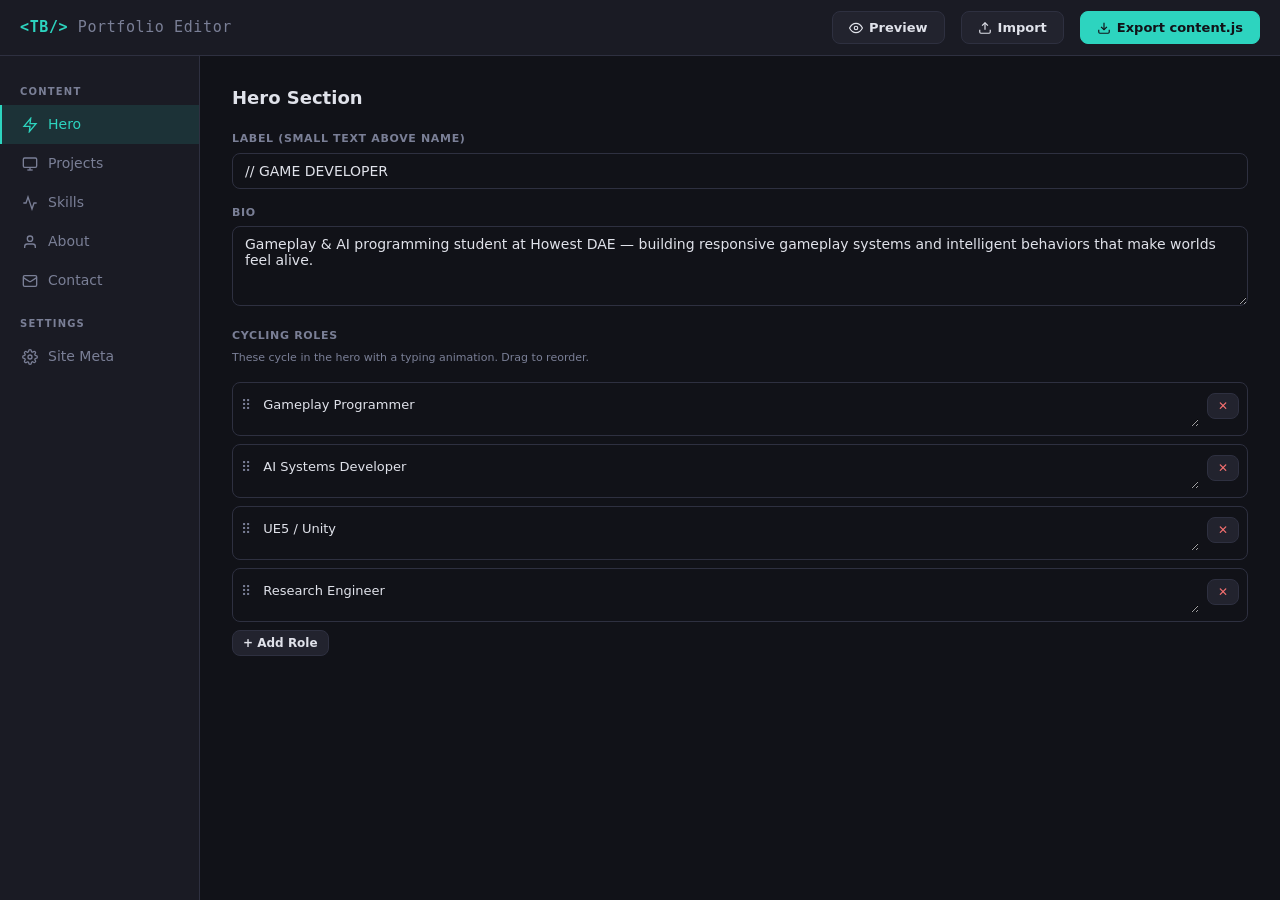
==== editor.html @ 4d515252 "Add portfolio editor; restructure content & examples Add a full featured in-browser portfolio editor" ====
<!DOCTYPE html>
<html lang="en">
<head>
<meta charset="utf-8"/>
<meta name="viewport" content="width=device-width,initial-scale=1"/>
<title>Portfolio Editor</title>
<style>
/* ================================================================
   DESIGN TOKENS
   ================================================================ */
:root {
  --bg: #111218;
  --surface: #1a1b24;
  --card: #22232e;
  --border: #2e3040;
  --fg: #e0e2ea;
  --muted: #7a7f96;
  --primary: #2dd4bf;
  --primary-dim: rgba(45,212,191,.12);
  --accent: #a78bfa;
  --danger: #f87171;
  --danger-dim: rgba(248,113,113,.12);
  --radius: 8px;
  --font: 'Segoe UI', system-ui, -apple-system, sans-serif;
  --mono: 'Cascadia Code', 'Fira Code', 'JetBrains Mono', monospace;
}

/* ================================================================
   RESET & BASE
   ================================================================ */
*, *::before, *::after { box-sizing: border-box; margin: 0; padding: 0; }
html, body { height: 100%; }
body {
  background: var(--bg); color: var(--fg); font-family: var(--font);
  font-size: 14px; line-height: 1.5; overflow: hidden;
}
::-webkit-scrollbar { width: 6px; }
::-webkit-scrollbar-track { background: transparent; }
::-webkit-scrollbar-thumb { background: var(--border); border-radius: 3px; }
input, textarea, select, button { font-family: inherit; font-size: inherit; }
a { color: var(--primary); text-decoration: none; }

/* ================================================================
   LAYOUT
   ================================================================ */
#app { display: flex; flex-direction: column; height: 100vh; }

/* Top bar */
.toolbar {
  display: flex; align-items: center; gap: 16px;
  padding: 0 20px; height: 56px; min-height: 56px;
  background: var(--surface); border-bottom: 1px solid var(--border);
}
.toolbar-title {
  font-size: 15px; font-weight: 700; color: var(--primary);
  font-family: var(--mono); letter-spacing: .04em;
}
.toolbar-title span { color: var(--muted); font-weight: 400; }
.toolbar-spacer { flex: 1; }

/* Body = sidebar + main */
.body { display: flex; flex: 1; overflow: hidden; }

/* Sidebar */
.sidebar {
  width: 200px; min-width: 200px;
  background: var(--surface); border-right: 1px solid var(--border);
  padding: 12px 0; display: flex; flex-direction: column;
}
.sidebar-section {
  font-size: 10px; font-weight: 700; letter-spacing: .12em;
  color: var(--muted); padding: 16px 20px 6px; text-transform: uppercase;
}
.sidebar a {
  display: flex; align-items: center; gap: 10px;
  padding: 9px 20px; color: var(--muted); font-weight: 500;
  border-left: 2px solid transparent; transition: all .12s;
  cursor: pointer;
}
.sidebar a:hover { color: var(--fg); background: var(--primary-dim); }
.sidebar a.active {
  color: var(--primary); border-left-color: var(--primary);
  background: var(--primary-dim);
}
.sidebar a svg { width: 16px; height: 16px; flex-shrink: 0; }

/* Main */
.main {
  flex: 1; overflow-y: auto; padding: 28px 32px 60px;
}

/* ================================================================
   COMMON COMPONENTS
   ================================================================ */

/* Section header */
.sec-head {
  display: flex; align-items: center; gap: 14px;
  margin-bottom: 20px;
}
.sec-head h2 { font-size: 18px; font-weight: 700; }
.sec-head .count {
  font-family: var(--mono); font-size: 12px; color: var(--muted);
  background: var(--card); padding: 2px 10px; border-radius: 99px;
}

/* Buttons */
.btn {
  display: inline-flex; align-items: center; gap: 6px;
  padding: 8px 16px; border-radius: var(--radius); border: 1px solid var(--border);
  background: var(--card); color: var(--fg); font-weight: 600;
  cursor: pointer; transition: all .12s; font-size: 13px;
}
.btn:hover { border-color: var(--primary); color: var(--primary); }
.btn svg { width: 14px; height: 14px; }
.btn-primary {
  background: var(--primary); border-color: var(--primary);
  color: var(--bg); font-weight: 700;
}
.btn-primary:hover { background: #3ee8d1; }
.btn-danger { color: var(--danger); }
.btn-danger:hover { background: var(--danger-dim); border-color: var(--danger); }
.btn-sm { padding: 5px 10px; font-size: 12px; }

/* Form fields */
.field { margin-bottom: 16px; }
.field label {
  display: block; font-size: 11px; font-weight: 700;
  letter-spacing: .06em; color: var(--muted); margin-bottom: 5px;
  text-transform: uppercase;
}
.field input, .field textarea, .field select {
  width: 100%; padding: 9px 12px;
  background: var(--bg); border: 1px solid var(--border); border-radius: var(--radius);
  color: var(--fg); outline: none; transition: border-color .15s;
}
.field input:focus, .field textarea:focus, .field select:focus {
  border-color: var(--primary);
}
.field textarea { resize: vertical; min-height: 80px; }
.field select { cursor: pointer; }
.field-row { display: flex; gap: 12px; }
.field-row .field { flex: 1; }
.field-hint { font-size: 11px; color: var(--muted); margin-top: 3px; }

/* Toggle */
.toggle-row {
  display: flex; align-items: center; gap: 10px; margin-bottom: 12px;
}
.toggle {
  width: 36px; height: 20px; border-radius: 10px;
  background: var(--border); position: relative; cursor: pointer;
  transition: background .15s; border: none;
}
.toggle.on { background: var(--primary); }
.toggle::after {
  content: ''; position: absolute; top: 2px; left: 2px;
  width: 16px; height: 16px; border-radius: 50%;
  background: var(--fg); transition: transform .15s;
}
.toggle.on::after { transform: translateX(16px); }
.toggle-label { font-size: 13px; }

/* Cards */
.editor-card {
  background: var(--card); border: 1px solid var(--border);
  border-radius: var(--radius); margin-bottom: 10px;
  transition: border-color .15s;
}
.editor-card:hover { border-color: #3a3c50; }
.editor-card.dragging { opacity: .4; }
.editor-card.drag-over { border-color: var(--primary); box-shadow: 0 0 0 1px var(--primary); }

.card-header {
  display: flex; align-items: center; gap: 10px;
  padding: 12px 16px; cursor: pointer; user-select: none;
}
.drag-handle {
  cursor: grab; color: var(--muted); flex-shrink: 0; font-size: 14px;
  display: flex; align-items: center;
}
.drag-handle:active { cursor: grabbing; }
.card-title { font-weight: 600; flex: 1; }
.card-subtitle { font-family: var(--mono); font-size: 12px; color: var(--muted); }
.card-badge {
  font-family: var(--mono); font-size: 10px; font-weight: 700;
  padding: 2px 8px; border-radius: 3px; letter-spacing: .04em;
}
.card-badge.completed { background: rgba(45,212,191,.15); color: var(--primary); }
.card-badge.ongoing   { background: rgba(167,139,250,.15); color: var(--accent); }
.card-chevron {
  color: var(--muted); transition: transform .15s; flex-shrink: 0;
}
.card-chevron.open { transform: rotate(90deg); }
.card-body { padding: 0 16px 16px; display: none; }
.card-body.open { display: block; }
.card-actions {
  display: flex; gap: 8px; padding: 8px 16px; border-top: 1px solid var(--border);
}

/* Tag editor */
.tag-editor { display: flex; flex-wrap: wrap; gap: 6px; align-items: center; }
.tag-pill {
  display: inline-flex; align-items: center; gap: 4px;
  background: var(--bg); border: 1px solid var(--border);
  border-radius: 3px; padding: 3px 8px;
  font-family: var(--mono); font-size: 11px; color: var(--primary);
}
.tag-pill button {
  background: none; border: none; color: var(--muted); cursor: pointer;
  font-size: 14px; line-height: 1; padding: 0 0 0 2px;
}
.tag-pill button:hover { color: var(--danger); }
.tag-input {
  background: none; border: none; color: var(--fg); outline: none;
  font-family: var(--mono); font-size: 11px; width: 80px;
}

/* Skill slider */
.skill-row {
  display: flex; align-items: center; gap: 10px; margin-bottom: 10px;
  padding: 6px 0;
}
.skill-row .drag-handle { margin-right: -4px; }
.skill-name-input {
  flex: 1; background: transparent; border: 1px solid transparent;
  color: var(--fg); padding: 4px 8px; border-radius: 4px;
  font-size: 13px;
}
.skill-name-input:focus { border-color: var(--border); background: var(--bg); }
.skill-slider {
  -webkit-appearance: none; width: 120px; height: 4px;
  background: var(--border); border-radius: 2px; outline: none;
}
.skill-slider::-webkit-slider-thumb {
  -webkit-appearance: none; width: 14px; height: 14px;
  border-radius: 50%; background: var(--primary); cursor: pointer;
}
.skill-pct {
  font-family: var(--mono); font-size: 12px; color: var(--muted);
  width: 36px; text-align: right;
}
.skill-remove {
  background: none; border: none; color: var(--muted); cursor: pointer;
  font-size: 16px; padding: 0 4px;
}
.skill-remove:hover { color: var(--danger); }

/* List editor (for bio paragraphs, highlights, roles, etc.) */
.list-item {
  display: flex; gap: 8px; align-items: flex-start;
  margin-bottom: 8px; padding: 8px; background: var(--bg);
  border: 1px solid var(--border); border-radius: var(--radius);
}
.list-item .drag-handle { margin-top: 4px; }
.list-item textarea {
  flex: 1; background: transparent; border: none; color: var(--fg);
  resize: vertical; min-height: 36px; outline: none; padding: 4px;
  font-size: 13px; line-height: 1.5;
}
.list-item textarea:focus { background: var(--surface); border-radius: 4px; }
.list-item .btn-danger { align-self: flex-start; margin-top: 2px; }

/* Detail section builder */
.section-block {
  background: var(--bg); border: 1px solid var(--border);
  border-radius: var(--radius); padding: 14px; margin-bottom: 10px;
}
.section-block-header {
  display: flex; align-items: center; gap: 10px; margin-bottom: 12px;
}
.section-block-header .drag-handle { cursor: grab; }
.section-cols { display: flex; gap: 12px; }
.section-cols.two-col > * { flex: 1; }
.section-col {
  background: var(--surface); border: 1px solid var(--border);
  border-radius: 6px; padding: 12px;
}

/* Toast */
.toast {
  position: fixed; bottom: 24px; right: 24px;
  background: var(--primary); color: var(--bg);
  padding: 12px 20px; border-radius: var(--radius);
  font-weight: 600; font-size: 13px;
  transform: translateY(80px); opacity: 0;
  transition: all .3s ease; z-index: 999;
}
.toast.show { transform: translateY(0); opacity: 1; }

/* Empty state */
.empty-state {
  text-align: center; padding: 48px 20px; color: var(--muted);
}
.empty-state svg { width: 40px; height: 40px; margin-bottom: 12px; opacity: .3; }
.empty-state p { margin-bottom: 16px; }

/* Responsive */
@media (max-width: 700px) {
  .sidebar { width: 56px; min-width: 56px; }
  .sidebar a span { display: none; }
  .sidebar-section { display: none; }
  .sidebar a { padding: 12px 0; justify-content: center; }
  .main { padding: 20px 16px 60px; }
  .field-row { flex-direction: column; gap: 0; }
}
</style>
</head>
<body>

<div id="app">
  <!-- TOOLBAR -->
  <header class="toolbar">
    <div class="toolbar-title">&lt;TB/&gt; <span>Portfolio Editor</span></div>
    <div class="toolbar-spacer"></div>
    <button class="btn" onclick="previewSite()">
      <svg viewBox="0 0 24 24" fill="none" stroke="currentColor" stroke-width="2"><path d="M1 12s4-8 11-8 11 8 11 8-4 8-11 8-11-8-11-8z"/><circle cx="12" cy="12" r="3"/></svg>
      Preview
    </button>
    <button class="btn" onclick="importFile()">
      <svg viewBox="0 0 24 24" fill="none" stroke="currentColor" stroke-width="2"><path d="M21 15v4a2 2 0 0 1-2 2H5a2 2 0 0 1-2-2v-4"/><polyline points="17 8 12 3 7 8"/><line x1="12" y1="3" x2="12" y2="15"/></svg>
      Import
    </button>
    <button class="btn btn-primary" onclick="exportFile()">
      <svg viewBox="0 0 24 24" fill="none" stroke="currentColor" stroke-width="2"><path d="M21 15v4a2 2 0 0 1-2 2H5a2 2 0 0 1-2-2v-4"/><polyline points="7 10 12 15 17 10"/><line x1="12" y1="15" x2="12" y2="3"/></svg>
      Export content.js
    </button>
  </header>

  <div class="body">
    <!-- SIDEBAR -->
    <nav class="sidebar">
      <div class="sidebar-section">Content</div>
      <a class="active" data-tab="hero" onclick="switchTab('hero')">
        <svg viewBox="0 0 24 24" fill="none" stroke="currentColor" stroke-width="2"><polygon points="13 2 3 14 12 14 11 22 21 10 12 10 13 2"/></svg>
        <span>Hero</span>
      </a>
      <a data-tab="projects" onclick="switchTab('projects')">
        <svg viewBox="0 0 24 24" fill="none" stroke="currentColor" stroke-width="2"><rect x="2" y="3" width="20" height="14" rx="2"/><line x1="8" y1="21" x2="16" y2="21"/><line x1="12" y1="17" x2="12" y2="21"/></svg>
        <span>Projects</span>
      </a>
      <a data-tab="skills" onclick="switchTab('skills')">
        <svg viewBox="0 0 24 24" fill="none" stroke="currentColor" stroke-width="2"><path d="M22 12h-4l-3 9L9 3l-3 9H2"/></svg>
        <span>Skills</span>
      </a>
      <a data-tab="about" onclick="switchTab('about')">
        <svg viewBox="0 0 24 24" fill="none" stroke="currentColor" stroke-width="2"><path d="M20 21v-2a4 4 0 0 0-4-4H8a4 4 0 0 0-4 4v2"/><circle cx="12" cy="7" r="4"/></svg>
        <span>About</span>
      </a>
      <a data-tab="contact" onclick="switchTab('contact')">
        <svg viewBox="0 0 24 24" fill="none" stroke="currentColor" stroke-width="2"><rect x="2" y="4" width="20" height="16" rx="2"/><path d="m22 7-8.97 5.7a1.94 1.94 0 0 1-2.06 0L2 7"/></svg>
        <span>Contact</span>
      </a>
      <div class="sidebar-section">Settings</div>
      <a data-tab="meta" onclick="switchTab('meta')">
        <svg viewBox="0 0 24 24" fill="none" stroke="currentColor" stroke-width="2"><circle cx="12" cy="12" r="3"/><path d="M19.4 15a1.65 1.65 0 0 0 .33 1.82l.06.06a2 2 0 0 1-2.83 2.83l-.06-.06a1.65 1.65 0 0 0-1.82-.33 1.65 1.65 0 0 0-1 1.51V21a2 2 0 0 1-4 0v-.09A1.65 1.65 0 0 0 9 19.4a1.65 1.65 0 0 0-1.82.33l-.06.06a2 2 0 0 1-2.83-2.83l.06-.06A1.65 1.65 0 0 0 4.68 15a1.65 1.65 0 0 0-1.51-1H3a2 2 0 0 1 0-4h.09A1.65 1.65 0 0 0 4.6 9a1.65 1.65 0 0 0-.33-1.82l-.06-.06a2 2 0 0 1 2.83-2.83l.06.06A1.65 1.65 0 0 0 9 4.68a1.65 1.65 0 0 0 1-1.51V3a2 2 0 0 1 4 0v.09a1.65 1.65 0 0 0 1 1.51 1.65 1.65 0 0 0 1.82-.33l.06-.06a2 2 0 0 1 2.83 2.83l-.06.06A1.65 1.65 0 0 0 19.4 9a1.65 1.65 0 0 0 1.51 1H21a2 2 0 0 1 0 4h-.09a1.65 1.65 0 0 0-1.51 1z"/></svg>
        <span>Site Meta</span>
      </a>
    </nav>

    <!-- MAIN CONTENT -->
    <div class="main" id="main"></div>
  </div>
</div>

<div class="toast" id="toast"></div>
<input type="file" id="file-input" accept=".js" style="display:none"/>

<script src="content.js"></script>
<script>
// ================================================================
//  STATE — deep-clone SITE so we can mutate freely
// ================================================================
let data = JSON.parse(JSON.stringify(SITE));
let currentTab = "hero";

// ================================================================
//  HELPERS
// ================================================================
function esc(s) { const d = document.createElement("div"); d.textContent = s; return d.innerHTML; }

function toast(msg) {
  const t = document.getElementById("toast");
  t.textContent = msg;
  t.classList.add("show");
  setTimeout(() => t.classList.remove("show"), 2200);
}

function switchTab(tab) {
  currentTab = tab;
  document.querySelectorAll(".sidebar a").forEach(a => a.classList.toggle("active", a.dataset.tab === tab));
  render();
}

function render() {
  const m = document.getElementById("main");
  switch (currentTab) {
    case "hero":     m.innerHTML = renderHero(); break;
    case "projects": m.innerHTML = renderProjects(); break;
    case "skills":   m.innerHTML = renderSkills(); break;
    case "about":    m.innerHTML = renderAbout(); break;
    case "contact":  m.innerHTML = renderContact(); break;
    case "meta":     m.innerHTML = renderMeta(); break;
  }
  bindDragDrop();
}

// ================================================================
//  DRAG & DROP
// ================================================================
let dragSrcIdx = null;
let dragListKey = null;

function bindDragDrop() {
  document.querySelectorAll("[data-draggable]").forEach(card => {
    card.setAttribute("draggable", "true");
    card.addEventListener("dragstart", e => {
      dragSrcIdx = parseInt(card.dataset.idx);
      dragListKey = card.dataset.list;
      card.classList.add("dragging");
      e.dataTransfer.effectAllowed = "move";
    });
    card.addEventListener("dragend", () => card.classList.remove("dragging"));
    card.addEventListener("dragover", e => { e.preventDefault(); e.dataTransfer.dropEffect = "move"; card.classList.add("drag-over"); });
    card.addEventListener("dragleave", () => card.classList.remove("drag-over"));
    card.addEventListener("drop", e => {
      e.preventDefault();
      card.classList.remove("drag-over");
      const targetIdx = parseInt(card.dataset.idx);
      if (dragListKey === card.dataset.list && dragSrcIdx !== targetIdx) {
        const arr = getListByKey(dragListKey);
        const item = arr.splice(dragSrcIdx, 1)[0];
        arr.splice(targetIdx, 0, item);
        render();
        toast("Reordered!");
      }
    });
  });
}

function getListByKey(key) {
  const parts = key.split(".");
  let obj = data;
  for (const p of parts) {
    if (/^\d+$/.test(p)) obj = obj[parseInt(p)];
    else obj = obj[p];
  }
  return obj;
}


// ================================================================
//  HERO TAB
// ================================================================
function renderHero() {
  const h = data.hero;
  return `
    <div class="sec-head"><h2>Hero Section</h2></div>

    <div class="field">
      <label>Label (small text above name)</label>
      <input value="${esc(h.label)}" oninput="data.hero.label=this.value"/>
    </div>

    <div class="field">
      <label>Bio</label>
      <textarea rows="3" oninput="data.hero.bio=this.value">${esc(h.bio)}</textarea>
    </div>

    <div class="field">
      <label>Cycling Roles</label>
      <div class="field-hint">These cycle in the hero with a typing animation. Drag to reorder.</div>
    </div>
    ${h.roles.map((r, i) => `
      <div class="list-item" data-draggable data-idx="${i}" data-list="hero.roles">
        <div class="drag-handle">⠿</div>
        <textarea rows="1" oninput="data.hero.roles[${i}]=this.value">${esc(r)}</textarea>
        <button class="btn btn-sm btn-danger" onclick="data.hero.roles.splice(${i},1);render()">✕</button>
      </div>`).join("")}
    <button class="btn btn-sm" onclick="data.hero.roles.push('New Role');render()">+ Add Role</button>`;
}


// ================================================================
//  PROJECTS TAB
// ================================================================
function renderProjects() {
  return `
    <div class="sec-head">
      <h2>Projects</h2>
      <span class="count">${data.projects.length}</span>
      <div style="flex:1"></div>
      <button class="btn btn-primary" onclick="addProject()">+ New Project</button>
    </div>
    ${data.projects.map((p, i) => renderProjectCard(p, i)).join("")}`;
}

function renderProjectCard(p, i) {
  const d = p.detail || {};
  const sections = d.sections || [];
  return `
    <div class="editor-card" data-draggable data-idx="${i}" data-list="projects">
      <div class="card-header" onclick="toggleCard(this)">
        <div class="drag-handle">⠿</div>
        ${p.thumb ? `<img src="${esc(p.thumb)}" style="width:48px;height:28px;object-fit:cover;border-radius:4px;"/>` : ""}
        <span class="card-title">${esc(p.title || "Untitled")}</span>
        <span class="card-subtitle">${esc(p.subtitle || "")}</span>
        <span class="card-badge ${p.status}">${esc(p.status)}</span>
        <span class="card-chevron">▸</span>
      </div>
      <div class="card-body">
        <div class="field-row">
          <div class="field"><label>Title</label><input value="${esc(p.title)}" oninput="data.projects[${i}].title=this.value;updateCardTitle(this,${i})"/></div>
          <div class="field"><label>Subtitle</label><input value="${esc(p.subtitle)}" oninput="data.projects[${i}].subtitle=this.value"/></div>
        </div>
        <div class="field-row">
          <div class="field"><label>ID (URL slug)</label><input value="${esc(p.id)}" oninput="data.projects[${i}].id=this.value"/></div>
          <div class="field">
            <label>Status</label>
            <select onchange="data.projects[${i}].status=this.value;render()">
              <option value="completed"${p.status === "completed" ? " selected" : ""}>Completed</option>
              <option value="ongoing"${p.status === "ongoing" ? " selected" : ""}>Ongoing</option>
            </select>
          </div>
        </div>
        <div class="field-row">
          <div class="field"><label>Thumbnail path</label><input value="${esc(p.thumb || "")}" oninput="data.projects[${i}].thumb=this.value||null" placeholder="assets/my-thumb.png"/></div>
          <div class="field"><label>Hover video path</label><input value="${esc(p.video || "")}" oninput="data.projects[${i}].video=this.value||null" placeholder="assets/my-demo.mp4"/></div>
        </div>
        <div class="field">
          <label>Card Description</label>
          <textarea rows="2" oninput="data.projects[${i}].description=this.value">${esc(p.description)}</textarea>
        </div>

        <div class="field">
          <label>Tags</label>
          <div class="tag-editor" id="tags-${i}">
            ${p.tags.map((t, ti) => `<span class="tag-pill">${esc(t)}<button onclick="data.projects[${i}].tags.splice(${ti},1);render()">×</button></span>`).join("")}
            <input class="tag-input" placeholder="+ tag" onkeydown="if(event.key==='Enter'){event.preventDefault();addTag(${i},this.value);this.value=''}"/>
          </div>
        </div>

        <div class="toggle-row">
          <button class="toggle${p.featured ? " on" : ""}" onclick="data.projects[${i}].featured=!data.projects[${i}].featured;this.classList.toggle('on')"></button>
          <span class="toggle-label">Featured on home page</span>
        </div>

        <hr style="border:none;border-top:1px solid var(--border);margin:20px 0"/>
        <h3 style="font-size:14px;margin-bottom:12px;color:var(--primary);">Detail Page</h3>

        <div class="field">
          <label>Lede (detail hero paragraph)</label>
          <textarea rows="2" oninput="ensureDetail(${i});data.projects[${i}].detail.lede=this.value">${esc(d.lede || "")}</textarea>
        </div>
        <div class="field-row">
          <div class="field"><label>Date</label><input value="${esc(d.date || "")}" oninput="ensureDetail(${i});data.projects[${i}].detail.date=this.value"/></div>
          <div class="field"><label>Demo video src</label><input value="${esc(d.demoVideo?.src || "")}" oninput="setDemoVideo(${i},this.value)"/></div>
        </div>

        <div class="field"><label>Content Sections</label></div>
        ${sections.map((sec, si) => renderSectionBlock(i, si, sec)).join("")}
        <div style="display:flex;gap:8px;margin-bottom:16px;">
          <button class="btn btn-sm" onclick="addSection(${i},'single')">+ Single Section</button>
          <button class="btn btn-sm" onclick="addSection(${i},'two-col')">+ Two-Column Section</button>
        </div>

        <div class="field"><label>Detail Page Links</label></div>
        ${(d.links || []).map((l, li) => `
          <div class="list-item">
            <input style="flex:1" value="${esc(l.label)}" placeholder="Label" oninput="data.projects[${i}].detail.links[${li}].label=this.value"/>
            <input style="flex:2" value="${esc(l.url)}" placeholder="URL" oninput="data.projects[${i}].detail.links[${li}].url=this.value"/>
            <select style="width:90px" onchange="data.projects[${i}].detail.links[${li}].icon=this.value">
              ${["github","external","arrow"].map(ic => `<option${l.icon===ic?" selected":""}>${ic}</option>`).join("")}
            </select>
            <button class="btn btn-sm btn-danger" onclick="data.projects[${i}].detail.links.splice(${li},1);render()">✕</button>
          </div>`).join("")}
        <button class="btn btn-sm" onclick="ensureDetail(${i});data.projects[${i}].detail.links.push({label:'',url:'',icon:'github'});render()">+ Add Link</button>
      </div>
      <div class="card-actions">
        <button class="btn btn-sm" onclick="duplicateProject(${i})">Duplicate</button>
        <div style="flex:1"></div>
        <button class="btn btn-sm btn-danger" onclick="if(confirm('Delete this project?')){data.projects.splice(${i},1);render();toast('Project deleted')}">Delete</button>
      </div>
    </div>`;
}

function renderSectionBlock(pi, si, sec) {
  const cols = sec.columns || [];
  return `
    <div class="section-block" data-draggable data-idx="${si}" data-list="projects.${pi}.detail.sections">
      <div class="section-block-header">
        <div class="drag-handle">⠿</div>
        <select style="width:120px" onchange="data.projects[${pi}].detail.sections[${si}].layout=this.value;render()">
          <option value="single"${sec.layout==="single"?" selected":""}>Single</option>
          <option value="two-col"${sec.layout==="two-col"?" selected":""}>Two Column</option>
        </select>
        <div style="flex:1"></div>
        <button class="btn btn-sm" onclick="addColumn(${pi},${si})">+ Column</button>
        <button class="btn btn-sm btn-danger" onclick="data.projects[${pi}].detail.sections.splice(${si},1);render()">✕</button>
      </div>
      <div class="section-cols${sec.layout==="two-col"?" two-col":""}">
        ${cols.map((col, ci) => renderColumnEditor(pi, si, ci, col)).join("")}
      </div>
    </div>`;
}

function renderColumnEditor(pi, si, ci, col) {
  const hasItems = Array.isArray(col.items);
  return `
    <div class="section-col">
      <div class="field">
        <label>Title</label>
        <input value="${esc(col.title || "")}" oninput="data.projects[${pi}].detail.sections[${si}].columns[${ci}].title=this.value"/>
      </div>
      <div style="display:flex;gap:8px;margin-bottom:8px;">
        <button class="btn btn-sm${!hasItems?" btn-primary":""}" onclick="switchColToText(${pi},${si},${ci})">Text</button>
        <button class="btn btn-sm${hasItems?" btn-primary":""}" onclick="switchColToList(${pi},${si},${ci})">Bullet List</button>
        <div style="flex:1"></div>
        <button class="btn btn-sm btn-danger" onclick="data.projects[${pi}].detail.sections[${si}].columns.splice(${ci},1);render()">✕</button>
      </div>
      ${hasItems
        ? col.items.map((item, ii) => `
            <div style="display:flex;gap:6px;margin-bottom:4px;">
              <span style="color:var(--primary);margin-top:3px;">▹</span>
              <input style="flex:1;background:var(--bg);border:1px solid var(--border);border-radius:4px;color:var(--fg);padding:4px 8px;font-size:12px;"
                value="${esc(item)}" oninput="data.projects[${pi}].detail.sections[${si}].columns[${ci}].items[${ii}]=this.value"/>
              <button class="btn btn-sm btn-danger" style="padding:2px 6px" onclick="data.projects[${pi}].detail.sections[${si}].columns[${ci}].items.splice(${ii},1);render()">✕</button>
            </div>`).join("") +
          `<button class="btn btn-sm" style="margin-top:4px" onclick="data.projects[${pi}].detail.sections[${si}].columns[${ci}].items.push('');render()">+ Item</button>`
        : `<textarea rows="3" style="width:100%;background:var(--bg);border:1px solid var(--border);border-radius:4px;color:var(--fg);padding:8px;font-size:12px;resize:vertical;"
            oninput="data.projects[${pi}].detail.sections[${si}].columns[${ci}].text=this.value">${esc(col.text || "")}</textarea>`
      }
    </div>`;
}


// ================================================================
//  SKILLS TAB
// ================================================================
function renderSkills() {
  return `
    <div class="sec-head">
      <h2>Skills</h2>
      <span class="count">${data.skills.length} categories</span>
      <div style="flex:1"></div>
      <button class="btn btn-primary" onclick="addSkillCategory()">+ New Category</button>
    </div>
    ${data.skills.map((cat, ci) => `
      <div class="editor-card" data-draggable data-idx="${ci}" data-list="skills">
        <div class="card-header" onclick="toggleCard(this)">
          <div class="drag-handle">⠿</div>
          <span class="card-title">${esc(cat.category)}</span>
          <span class="card-subtitle">${cat.items.length} items</span>
          <span class="card-chevron">▸</span>
        </div>
        <div class="card-body">
          <div class="field">
            <label>Category Name</label>
            <input value="${esc(cat.category)}" oninput="data.skills[${ci}].category=this.value;updateCardTitle(this,${ci})"/>
          </div>
          ${cat.items.map((s, si) => `
            <div class="skill-row" data-draggable data-idx="${si}" data-list="skills.${ci}.items">
              <div class="drag-handle">⠿</div>
              <input class="skill-name-input" value="${esc(s.name)}" oninput="data.skills[${ci}].items[${si}].name=this.value"/>
              <input type="range" class="skill-slider" min="0" max="100" value="${s.pct}"
                oninput="data.skills[${ci}].items[${si}].pct=parseInt(this.value);this.nextElementSibling.textContent=this.value+'%'"/>
              <span class="skill-pct">${s.pct}%</span>
              <button class="skill-remove" onclick="data.skills[${ci}].items.splice(${si},1);render()">✕</button>
            </div>`).join("")}
          <button class="btn btn-sm" onclick="data.skills[${ci}].items.push({name:'New Skill',pct:50});render()">+ Add Skill</button>
        </div>
        <div class="card-actions">
          <div style="flex:1"></div>
          <button class="btn btn-sm btn-danger" onclick="if(confirm('Delete category?')){data.skills.splice(${ci},1);render();toast('Category deleted')}">Delete</button>
        </div>
      </div>`).join("")}`;
}


// ================================================================
//  ABOUT TAB
// ================================================================
function renderAbout() {
  const a = data.about;
  return `
    <div class="sec-head"><h2>About</h2></div>

    <h3 style="font-size:14px;margin-bottom:12px;">Bio Paragraphs</h3>
    <div class="field-hint" style="margin-bottom:10px">Each entry becomes a paragraph. Drag to reorder.</div>
    ${a.bio.map((p, i) => `
      <div class="list-item" data-draggable data-idx="${i}" data-list="about.bio">
        <div class="drag-handle">⠿</div>
        <textarea oninput="data.about.bio[${i}]=this.value">${esc(p)}</textarea>
        <button class="btn btn-sm btn-danger" onclick="data.about.bio.splice(${i},1);render()">✕</button>
      </div>`).join("")}
    <button class="btn btn-sm" onclick="data.about.bio.push('');render()">+ Add Paragraph</button>

    <hr style="border:none;border-top:1px solid var(--border);margin:24px 0"/>
    <h3 style="font-size:14px;margin-bottom:12px;">Highlights</h3>
    ${a.highlights.map((h, i) => `
      <div class="list-item" data-draggable data-idx="${i}" data-list="about.highlights">
        <div class="drag-handle">⠿</div>
        <textarea rows="1" oninput="data.about.highlights[${i}]=this.value">${esc(h)}</textarea>
        <button class="btn btn-sm btn-danger" onclick="data.about.highlights.splice(${i},1);render()">✕</button>
      </div>`).join("")}
    <button class="btn btn-sm" onclick="data.about.highlights.push('');render()">+ Add Highlight</button>

    <hr style="border:none;border-top:1px solid var(--border);margin:24px 0"/>
    <h3 style="font-size:14px;margin-bottom:12px;">Education</h3>
    ${a.education.map((e, i) => `
      <div class="editor-card">
        <div class="card-body open">
          <div class="field-row">
            <div class="field"><label>Degree / Program</label><input value="${esc(e.degree)}" oninput="data.about.education[${i}].degree=this.value"/></div>
            <div class="field"><label>School</label><input value="${esc(e.school)}" oninput="data.about.education[${i}].school=this.value"/></div>
          </div>
          <div class="field-row">
            <div class="field"><label>Years</label><input value="${esc(e.years)}" oninput="data.about.education[${i}].years=this.value"/></div>
          </div>
          <div class="field"><label>Detail</label><textarea rows="2" oninput="data.about.education[${i}].detail=this.value">${esc(e.detail)}</textarea></div>
          <button class="btn btn-sm btn-danger" onclick="if(confirm('Delete?')){data.about.education.splice(${i},1);render()}">Delete</button>
        </div>
      </div>`).join("")}
    <button class="btn btn-sm" onclick="data.about.education.push({degree:'',school:'',years:'',detail:''});render()">+ Add Education</button>`;
}


// ================================================================
//  CONTACT TAB
// ================================================================
function renderContact() {
  const c = data.contact;
  return `
    <div class="sec-head"><h2>Contact</h2></div>
    <div class="field"><label>Section Headline</label><input value="${esc(c.headline)}" oninput="data.contact.headline=this.value"/></div>
    <div class="field"><label>Subtitle</label><input value="${esc(c.sub)}" oninput="data.contact.sub=this.value"/></div>

    <h3 style="font-size:14px;margin:16px 0 12px;">Links</h3>
    ${c.links.map((l, i) => `
      <div class="editor-card">
        <div class="card-body open">
          <div class="field-row">
            <div class="field"><label>Label</label><input value="${esc(l.label)}" oninput="data.contact.links[${i}].label=this.value"/></div>
            <div class="field"><label>Handle / display text</label><input value="${esc(l.handle)}" oninput="data.contact.links[${i}].handle=this.value"/></div>
          </div>
          <div class="field-row">
            <div class="field"><label>URL</label><input value="${esc(l.href)}" oninput="data.contact.links[${i}].href=this.value"/></div>
            <div class="field">
              <label>Icon</label>
              <select onchange="data.contact.links[${i}].icon=this.value">
                ${["mail","github","linkedin","external"].map(ic => `<option${l.icon===ic?" selected":""}>${ic}</option>`).join("")}
              </select>
            </div>
          </div>
          <button class="btn btn-sm btn-danger" onclick="if(confirm('Delete?')){data.contact.links.splice(${i},1);render()}">Delete</button>
        </div>
      </div>`).join("")}
    <button class="btn btn-sm" onclick="data.contact.links.push({label:'',handle:'',href:'',icon:'external'});render()">+ Add Link</button>`;
}


// ================================================================
//  META TAB
// ================================================================
function renderMeta() {
  return `
    <div class="sec-head"><h2>Site Meta</h2></div>
    <div class="field"><label>Full Name</label><input value="${esc(data.name)}" oninput="data.name=this.value"/></div>
    <div class="field"><label>Nav Brand</label><input value="${esc(data.brand)}" oninput="data.brand=this.value"/></div>
    <div class="field"><label>Resume PDF path</label><input value="${esc(data.resume.file)}" oninput="data.resume.file=this.value"/></div>`;
}


// ================================================================
//  PROJECT HELPERS
// ================================================================
function addProject() {
  data.projects.push({
    id: "new-project-" + Date.now(),
    title: "New Project",
    subtitle: "",
    status: "completed",
    featured: false,
    tags: [],
    thumb: null,
    video: null,
    description: "",
    detail: {
      lede: "",
      date: "",
      demoVideo: null,
      sections: [],
      links: [],
    },
  });
  render();
  toast("Project added — expand it to edit");
}

function duplicateProject(i) {
  const copy = JSON.parse(JSON.stringify(data.projects[i]));
  copy.id = copy.id + "-copy";
  copy.title = copy.title + " (copy)";
  data.projects.splice(i + 1, 0, copy);
  render();
  toast("Project duplicated");
}

function ensureDetail(i) {
  if (!data.projects[i].detail) {
    data.projects[i].detail = { lede: "", date: "", demoVideo: null, sections: [], links: [] };
  }
}

function setDemoVideo(i, val) {
  ensureDetail(i);
  if (val) {
    data.projects[i].detail.demoVideo = { src: val, poster: data.projects[i].thumb || "" };
  } else {
    data.projects[i].detail.demoVideo = null;
  }
}

function addTag(i, tag) {
  tag = tag.trim();
  if (tag && !data.projects[i].tags.includes(tag)) {
    data.projects[i].tags.push(tag);
    render();
  }
}

function addSection(pi, layout) {
  ensureDetail(pi);
  data.projects[pi].detail.sections.push({
    layout: layout,
    columns: [{ title: "", text: "" }],
  });
  render();
}

function addColumn(pi, si) {
  data.projects[pi].detail.sections[si].columns.push({ title: "", text: "" });
  render();
}

function switchColToText(pi, si, ci) {
  const col = data.projects[pi].detail.sections[si].columns[ci];
  delete col.items;
  col.text = col.text || "";
  render();
}

function switchColToList(pi, si, ci) {
  const col = data.projects[pi].detail.sections[si].columns[ci];
  delete col.text;
  col.items = col.items || [""];
  render();
}

function addSkillCategory() {
  data.skills.push({ category: "New Category", items: [{ name: "New Skill", pct: 50 }] });
  render();
  toast("Category added");
}


// ================================================================
//  UI HELPERS
// ================================================================
function toggleCard(header) {
  const body = header.nextElementSibling;
  const chevron = header.querySelector(".card-chevron");
  body.classList.toggle("open");
  chevron.classList.toggle("open");
}

function updateCardTitle(input, idx) {
  const header = input.closest(".card-body").previousElementSibling;
  const title = header.querySelector(".card-title");
  if (title) title.textContent = input.value;
}


// ================================================================
//  IMPORT / EXPORT
// ================================================================
function exportFile() {
  const clean = JSON.parse(JSON.stringify(data));
  // Remove undefined/null optional fields to keep it tidy
  clean.projects.forEach(p => {
    if (!p.thumb) p.thumb = null;
    if (!p.video) p.video = null;
  });

  let js = "// ================================================================\n";
  js += "//\n";
  js += "//  content.js — Single source of truth for the entire portfolio.\n";
  js += "//\n";
  js += "//  To update the site, edit the data below. No HTML changes needed.\n";
  js += "//  Adding a new project = add one object to SITE.projects. That's it.\n";
  js += "//\n";
  js += "// ================================================================\n\n";
  js += "const SITE = " + JSON.stringify(clean, null, 2) + ";\n";

  const blob = new Blob([js], { type: "application/javascript" });
  const a = document.createElement("a");
  a.href = URL.createObjectURL(blob);
  a.download = "content.js";
  a.click();
  URL.revokeObjectURL(a.href);
  toast("content.js downloaded — replace the file in your project folder");
}

function importFile() {
  const input = document.getElementById("file-input");
  input.onchange = () => {
    const file = input.files[0];
    if (!file) return;
    const reader = new FileReader();
    reader.onload = () => {
      try {
        // Extract JSON from content.js
        const text = reader.result;
        const match = text.match(/const\s+SITE\s*=\s*(\{[\s\S]*\});?\s*$/);
        if (match) {
          // Evaluate as JSON (safer: use Function constructor)
          const fn = new Function("return " + match[1]);
          data = fn();
          render();
          toast("Imported successfully!");
        } else {
          // Try evaluating the whole file
          const fn2 = new Function(text + "; return SITE;");
          data = fn2();
          render();
          toast("Imported successfully!");
        }
      } catch (e) {
        toast("Import failed: " + e.message);
      }
    };
    reader.readAsText(file);
    input.value = "";
  };
  input.click();
}

function previewSite() {
  window.open("index.html", "_blank");
}


// ================================================================
//  INIT
// ================================================================
render();
</script>
</body>
</html>
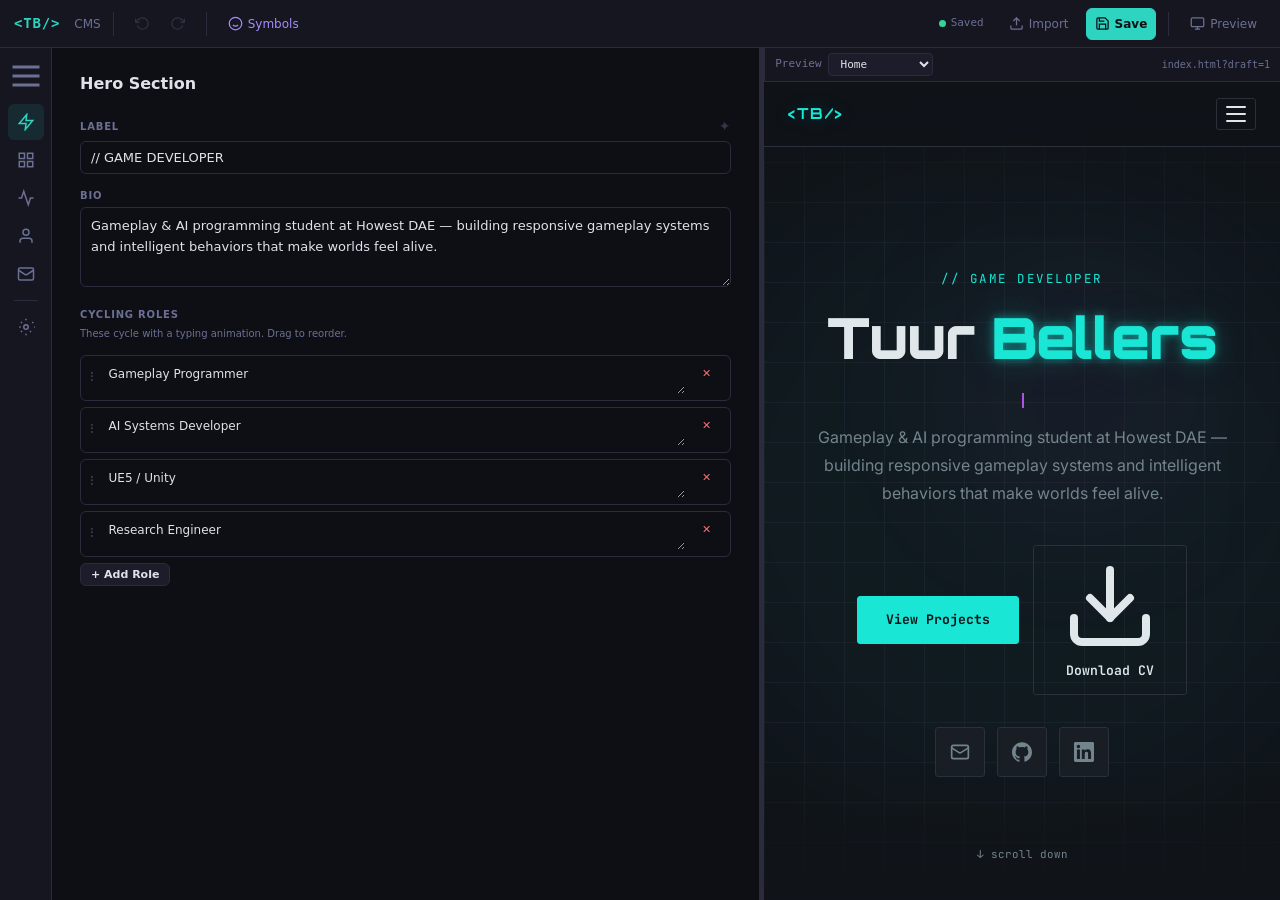
==== commit f6d686ae: "Revamp editor UI; live preview & autosave Large overhaul of the portfolio editor: redesigned styles " ====
--- a/editor.html
+++ b/editor.html
@@ -3,634 +3,881 @@
 <head>
 <meta charset="utf-8"/>
 <meta name="viewport" content="width=device-width,initial-scale=1"/>
-<title>Portfolio Editor</title>
+<title>Portfolio CMS</title>
 <style>
 /* ================================================================
-   DESIGN TOKENS
+   TOKENS
    ================================================================ */
 :root {
-  --bg: #111218;
-  --surface: #1a1b24;
-  --card: #22232e;
-  --border: #2e3040;
+  --bg: #0e0f15;
+  --surface: #151620;
+  --card: #1c1d2a;
+  --card-hover: #222336;
+  --border: #2a2c3e;
+  --border-light: #363850;
   --fg: #e0e2ea;
-  --muted: #7a7f96;
+  --muted: #6b7094;
   --primary: #2dd4bf;
-  --primary-dim: rgba(45,212,191,.12);
+  --primary-dim: rgba(45,212,191,.1);
+  --primary-mid: rgba(45,212,191,.25);
   --accent: #a78bfa;
+  --accent-dim: rgba(167,139,250,.1);
   --danger: #f87171;
-  --danger-dim: rgba(248,113,113,.12);
-  --radius: 8px;
+  --danger-dim: rgba(248,113,113,.08);
+  --success: #34d399;
+  --warn: #fbbf24;
+  --radius: 6px;
   --font: 'Segoe UI', system-ui, -apple-system, sans-serif;
-  --mono: 'Cascadia Code', 'Fira Code', 'JetBrains Mono', monospace;
+  --mono: 'Cascadia Code', 'Fira Code', 'JetBrains Mono', Consolas, monospace;
+  --shadow: 0 4px 24px rgba(0,0,0,.4);
+  --shadow-lg: 0 12px 48px rgba(0,0,0,.6);
 }
 
 /* ================================================================
-   RESET & BASE
+   RESET
    ================================================================ */
-*, *::before, *::after { box-sizing: border-box; margin: 0; padding: 0; }
-html, body { height: 100%; }
-body {
-  background: var(--bg); color: var(--fg); font-family: var(--font);
-  font-size: 14px; line-height: 1.5; overflow: hidden;
-}
-::-webkit-scrollbar { width: 6px; }
-::-webkit-scrollbar-track { background: transparent; }
-::-webkit-scrollbar-thumb { background: var(--border); border-radius: 3px; }
-input, textarea, select, button { font-family: inherit; font-size: inherit; }
-a { color: var(--primary); text-decoration: none; }
+*,*::before,*::after{box-sizing:border-box;margin:0;padding:0}
+html,body{height:100%}
+body{background:var(--bg);color:var(--fg);font-family:var(--font);font-size:13px;line-height:1.5;overflow:hidden}
+::-webkit-scrollbar{width:5px;height:5px}
+::-webkit-scrollbar-track{background:transparent}
+::-webkit-scrollbar-thumb{background:var(--border);border-radius:3px}
+::-webkit-scrollbar-thumb:hover{background:var(--border-light)}
+input,textarea,select,button{font-family:inherit;font-size:inherit;color:inherit}
+a{color:var(--primary);text-decoration:none}
+::selection{background:var(--primary-mid);color:var(--fg)}
 
 /* ================================================================
-   LAYOUT
+   APP LAYOUT
    ================================================================ */
-#app { display: flex; flex-direction: column; height: 100vh; }
-
-/* Top bar */
-.toolbar {
-  display: flex; align-items: center; gap: 16px;
-  padding: 0 20px; height: 56px; min-height: 56px;
-  background: var(--surface); border-bottom: 1px solid var(--border);
-}
-.toolbar-title {
-  font-size: 15px; font-weight: 700; color: var(--primary);
-  font-family: var(--mono); letter-spacing: .04em;
-}
-.toolbar-title span { color: var(--muted); font-weight: 400; }
-.toolbar-spacer { flex: 1; }
-
-/* Body = sidebar + main */
-.body { display: flex; flex: 1; overflow: hidden; }
-
-/* Sidebar */
-.sidebar {
-  width: 200px; min-width: 200px;
-  background: var(--surface); border-right: 1px solid var(--border);
-  padding: 12px 0; display: flex; flex-direction: column;
-}
-.sidebar-section {
-  font-size: 10px; font-weight: 700; letter-spacing: .12em;
-  color: var(--muted); padding: 16px 20px 6px; text-transform: uppercase;
-}
-.sidebar a {
-  display: flex; align-items: center; gap: 10px;
-  padding: 9px 20px; color: var(--muted); font-weight: 500;
-  border-left: 2px solid transparent; transition: all .12s;
-  cursor: pointer;
-}
-.sidebar a:hover { color: var(--fg); background: var(--primary-dim); }
-.sidebar a.active {
-  color: var(--primary); border-left-color: var(--primary);
-  background: var(--primary-dim);
-}
-.sidebar a svg { width: 16px; height: 16px; flex-shrink: 0; }
-
-/* Main */
-.main {
-  flex: 1; overflow-y: auto; padding: 28px 32px 60px;
-}
+#app{display:flex;flex-direction:column;height:100vh}
+
+/* ---- Toolbar ---- */
+.toolbar{
+  display:flex;align-items:center;gap:8px;
+  padding:0 14px;height:48px;min-height:48px;
+  background:var(--surface);border-bottom:1px solid var(--border);
+  z-index:100;
+}
+.toolbar-logo{
+  font-family:var(--mono);font-size:14px;font-weight:700;
+  color:var(--primary);margin-right:6px;letter-spacing:.06em;
+}
+.toolbar-sep{width:1px;height:24px;background:var(--border);margin:0 4px}
+.toolbar-group{display:flex;align-items:center;gap:2px}
+.toolbar-spacer{flex:1}
+.save-status{
+  font-family:var(--mono);font-size:11px;color:var(--muted);
+  display:flex;align-items:center;gap:5px;margin-right:8px;
+}
+.save-dot{width:7px;height:7px;border-radius:50%;background:var(--success);flex-shrink:0}
+.save-dot.dirty{background:var(--warn);animation:pulse 1.5s infinite}
+@keyframes pulse{50%{opacity:.4}}
+
+/* Toolbar buttons */
+.tb{
+  display:flex;align-items:center;justify-content:center;gap:5px;
+  height:32px;min-width:32px;padding:0 8px;
+  background:transparent;border:1px solid transparent;border-radius:var(--radius);
+  color:var(--muted);cursor:pointer;transition:all .1s;font-size:12px;font-weight:500;
+  white-space:nowrap;
+}
+.tb:hover{color:var(--fg);background:var(--card);border-color:var(--border)}
+.tb:active{transform:scale(.96)}
+.tb.active{color:var(--primary);background:var(--primary-dim);border-color:rgba(45,212,191,.2)}
+.tb svg{width:15px;height:15px;flex-shrink:0}
+.tb-label{display:inline}
+.tb-primary{background:var(--primary);border-color:var(--primary);color:var(--bg);font-weight:700}
+.tb-primary:hover{background:#3ee8d1;border-color:#3ee8d1}
+.tb-accent{color:var(--accent)}
+.tb-accent:hover{background:var(--accent-dim);border-color:rgba(167,139,250,.3)}
+.tb[disabled]{opacity:.3;pointer-events:none}
+
+@media(max-width:800px){.tb-label{display:none}.toolbar-sep:nth-child(n+4){display:none}}
+
+/* ---- Body: sidebar + split ---- */
+.app-body{display:flex;flex:1;overflow:hidden}
+
+/* ---- Sidebar ---- */
+.sidebar{
+  width:52px;min-width:52px;
+  background:var(--surface);border-right:1px solid var(--border);
+  display:flex;flex-direction:column;align-items:center;
+  padding:10px 0;gap:2px;
+  transition:width .2s;
+}
+.sidebar.expanded{width:180px;min-width:180px;align-items:stretch}
+.sidebar-toggle{
+  width:36px;height:36px;display:flex;align-items:center;justify-content:center;
+  background:none;border:none;color:var(--muted);cursor:pointer;border-radius:var(--radius);
+  margin-bottom:8px;transition:all .12s;
+}
+.sidebar-toggle:hover{color:var(--fg);background:var(--card)}
+.sidebar.expanded .sidebar-toggle{align-self:flex-end;margin-right:8px}
+.sb-link{
+  display:flex;align-items:center;justify-content:center;
+  width:36px;height:36px;border-radius:var(--radius);
+  color:var(--muted);cursor:pointer;border:none;background:none;
+  transition:all .12s;position:relative;
+}
+.sb-link:hover{color:var(--fg);background:var(--card)}
+.sb-link.active{color:var(--primary);background:var(--primary-dim)}
+.sb-link svg{width:18px;height:18px;flex-shrink:0}
+.sb-link span{display:none;font-size:13px;font-weight:500;margin-left:10px}
+.sidebar.expanded .sb-link{width:auto;justify-content:flex-start;padding:0 14px;height:36px}
+.sidebar.expanded .sb-link span{display:inline}
+.sb-link[data-tooltip]::after{
+  content:attr(data-tooltip);position:absolute;left:calc(100% + 8px);top:50%;transform:translateY(-50%);
+  background:var(--card);border:1px solid var(--border);border-radius:4px;
+  padding:4px 10px;font-size:11px;color:var(--fg);white-space:nowrap;
+  opacity:0;pointer-events:none;transition:opacity .15s;z-index:200;
+}
+.sb-link:hover[data-tooltip]::after{opacity:1}
+.sidebar.expanded .sb-link::after{display:none}
+.sb-sep{width:24px;height:1px;background:var(--border);margin:6px 0}
+.sidebar.expanded .sb-sep{width:calc(100% - 28px);margin:6px 14px}
+
+/* ---- Split pane ---- */
+.split{display:flex;flex:1;overflow:hidden}
+.split-editor{flex:1;min-width:280px;overflow-y:auto;padding:24px 28px 80px}
+.split-handle{
+  width:5px;background:var(--border);cursor:col-resize;flex-shrink:0;
+  transition:background .12s;position:relative;
+}
+.split-handle:hover,.split-handle.dragging{background:var(--primary)}
+.split-handle::after{
+  content:'';position:absolute;inset:-0 -4px;
+}
+.split-preview{
+  width:42%;min-width:200px;background:var(--bg);
+  display:flex;flex-direction:column;overflow:hidden;
+}
+.split-preview.hidden{display:none}
+.preview-bar{
+  display:flex;align-items:center;gap:6px;
+  padding:0 10px;height:34px;min-height:34px;
+  background:var(--surface);border-bottom:1px solid var(--border);
+  border-left:1px solid var(--border);font-size:11px;
+}
+.preview-bar select{
+  background:var(--card);border:1px solid var(--border);border-radius:4px;
+  color:var(--fg);padding:3px 8px;font-size:11px;font-family:var(--mono);
+  cursor:pointer;outline:none;
+}
+.preview-bar select:focus{border-color:var(--primary)}
+.preview-bar .muted{color:var(--muted);font-family:var(--mono)}
+.preview-url{
+  flex:1;font-family:var(--mono);color:var(--muted);font-size:10px;
+  overflow:hidden;text-overflow:ellipsis;white-space:nowrap;text-align:right;
+}
+#preview-frame{flex:1;border:none;background:#0b0c10;width:100%}
 
 /* ================================================================
-   COMMON COMPONENTS
+   COMPONENTS
    ================================================================ */
 
 /* Section header */
-.sec-head {
-  display: flex; align-items: center; gap: 14px;
-  margin-bottom: 20px;
-}
-.sec-head h2 { font-size: 18px; font-weight: 700; }
-.sec-head .count {
-  font-family: var(--mono); font-size: 12px; color: var(--muted);
-  background: var(--card); padding: 2px 10px; border-radius: 99px;
-}
+.sec-head{display:flex;align-items:center;gap:12px;margin-bottom:20px}
+.sec-head h2{font-size:16px;font-weight:700}
+.sec-head .badge{
+  font-family:var(--mono);font-size:11px;color:var(--muted);
+  background:var(--card);border:1px solid var(--border);
+  padding:2px 10px;border-radius:99px;
+}
+.sec-head .spacer{flex:1}
 
 /* Buttons */
-.btn {
-  display: inline-flex; align-items: center; gap: 6px;
-  padding: 8px 16px; border-radius: var(--radius); border: 1px solid var(--border);
-  background: var(--card); color: var(--fg); font-weight: 600;
-  cursor: pointer; transition: all .12s; font-size: 13px;
-}
-.btn:hover { border-color: var(--primary); color: var(--primary); }
-.btn svg { width: 14px; height: 14px; }
-.btn-primary {
-  background: var(--primary); border-color: var(--primary);
-  color: var(--bg); font-weight: 700;
-}
-.btn-primary:hover { background: #3ee8d1; }
-.btn-danger { color: var(--danger); }
-.btn-danger:hover { background: var(--danger-dim); border-color: var(--danger); }
-.btn-sm { padding: 5px 10px; font-size: 12px; }
-
-/* Form fields */
-.field { margin-bottom: 16px; }
-.field label {
-  display: block; font-size: 11px; font-weight: 700;
-  letter-spacing: .06em; color: var(--muted); margin-bottom: 5px;
-  text-transform: uppercase;
-}
-.field input, .field textarea, .field select {
-  width: 100%; padding: 9px 12px;
-  background: var(--bg); border: 1px solid var(--border); border-radius: var(--radius);
-  color: var(--fg); outline: none; transition: border-color .15s;
-}
-.field input:focus, .field textarea:focus, .field select:focus {
-  border-color: var(--primary);
-}
-.field textarea { resize: vertical; min-height: 80px; }
-.field select { cursor: pointer; }
-.field-row { display: flex; gap: 12px; }
-.field-row .field { flex: 1; }
-.field-hint { font-size: 11px; color: var(--muted); margin-top: 3px; }
+.btn{
+  display:inline-flex;align-items:center;gap:5px;
+  padding:7px 14px;border-radius:var(--radius);border:1px solid var(--border);
+  background:var(--card);color:var(--fg);font-weight:600;font-size:12px;
+  cursor:pointer;transition:all .1s;white-space:nowrap;
+}
+.btn:hover{border-color:var(--primary);color:var(--primary)}
+.btn:active{transform:scale(.97)}
+.btn svg{width:13px;height:13px}
+.btn-primary{background:var(--primary);border-color:var(--primary);color:var(--bg);font-weight:700}
+.btn-primary:hover{background:#3ee8d1}
+.btn-danger{color:var(--danger)}
+.btn-danger:hover{background:var(--danger-dim);border-color:var(--danger)}
+.btn-sm{padding:4px 10px;font-size:11px}
+.btn-ghost{background:transparent;border-color:transparent}
+.btn-ghost:hover{background:var(--card)}
+
+/* Fields */
+.field{margin-bottom:14px}
+.field label{
+  display:flex;align-items:center;gap:6px;
+  font-size:10px;font-weight:700;letter-spacing:.08em;
+  color:var(--muted);margin-bottom:4px;text-transform:uppercase;
+}
+.field label .sym-trigger{
+  margin-left:auto;font-size:14px;cursor:pointer;opacity:.4;
+  transition:opacity .12s;user-select:none;
+}
+.field label .sym-trigger:hover{opacity:1;color:var(--accent)}
+.field input,.field textarea,.field select{
+  width:100%;padding:8px 10px;
+  background:var(--bg);border:1px solid var(--border);border-radius:var(--radius);
+  color:var(--fg);outline:none;transition:border-color .12s;
+}
+.field input:focus,.field textarea:focus{border-color:var(--primary);box-shadow:0 0 0 2px var(--primary-dim)}
+.field textarea{resize:vertical;min-height:68px;line-height:1.6}
+.field select{cursor:pointer}
+.field-row{display:flex;gap:10px}
+.field-row>.field{flex:1}
+.field-hint{font-size:10px;color:var(--muted);margin-top:3px}
+
+/* Image preview */
+.thumb-preview{
+  width:80px;height:45px;border-radius:4px;overflow:hidden;
+  border:1px solid var(--border);background:var(--bg);flex-shrink:0;
+}
+.thumb-preview img{width:100%;height:100%;object-fit:cover}
+.thumb-preview.empty{display:flex;align-items:center;justify-content:center;font-size:18px;color:var(--border)}
 
 /* Toggle */
-.toggle-row {
-  display: flex; align-items: center; gap: 10px; margin-bottom: 12px;
-}
-.toggle {
-  width: 36px; height: 20px; border-radius: 10px;
-  background: var(--border); position: relative; cursor: pointer;
-  transition: background .15s; border: none;
-}
-.toggle.on { background: var(--primary); }
-.toggle::after {
-  content: ''; position: absolute; top: 2px; left: 2px;
-  width: 16px; height: 16px; border-radius: 50%;
-  background: var(--fg); transition: transform .15s;
-}
-.toggle.on::after { transform: translateX(16px); }
-.toggle-label { font-size: 13px; }
-
-/* Cards */
-.editor-card {
-  background: var(--card); border: 1px solid var(--border);
-  border-radius: var(--radius); margin-bottom: 10px;
-  transition: border-color .15s;
-}
-.editor-card:hover { border-color: #3a3c50; }
-.editor-card.dragging { opacity: .4; }
-.editor-card.drag-over { border-color: var(--primary); box-shadow: 0 0 0 1px var(--primary); }
-
-.card-header {
-  display: flex; align-items: center; gap: 10px;
-  padding: 12px 16px; cursor: pointer; user-select: none;
-}
-.drag-handle {
-  cursor: grab; color: var(--muted); flex-shrink: 0; font-size: 14px;
-  display: flex; align-items: center;
-}
-.drag-handle:active { cursor: grabbing; }
-.card-title { font-weight: 600; flex: 1; }
-.card-subtitle { font-family: var(--mono); font-size: 12px; color: var(--muted); }
-.card-badge {
-  font-family: var(--mono); font-size: 10px; font-weight: 700;
-  padding: 2px 8px; border-radius: 3px; letter-spacing: .04em;
-}
-.card-badge.completed { background: rgba(45,212,191,.15); color: var(--primary); }
-.card-badge.ongoing   { background: rgba(167,139,250,.15); color: var(--accent); }
-.card-chevron {
-  color: var(--muted); transition: transform .15s; flex-shrink: 0;
-}
-.card-chevron.open { transform: rotate(90deg); }
-.card-body { padding: 0 16px 16px; display: none; }
-.card-body.open { display: block; }
-.card-actions {
-  display: flex; gap: 8px; padding: 8px 16px; border-top: 1px solid var(--border);
-}
-
-/* Tag editor */
-.tag-editor { display: flex; flex-wrap: wrap; gap: 6px; align-items: center; }
-.tag-pill {
-  display: inline-flex; align-items: center; gap: 4px;
-  background: var(--bg); border: 1px solid var(--border);
-  border-radius: 3px; padding: 3px 8px;
-  font-family: var(--mono); font-size: 11px; color: var(--primary);
-}
-.tag-pill button {
-  background: none; border: none; color: var(--muted); cursor: pointer;
-  font-size: 14px; line-height: 1; padding: 0 0 0 2px;
-}
-.tag-pill button:hover { color: var(--danger); }
-.tag-input {
-  background: none; border: none; color: var(--fg); outline: none;
-  font-family: var(--mono); font-size: 11px; width: 80px;
-}
+.toggle-row{display:flex;align-items:center;gap:10px;margin-bottom:10px}
+.toggle{
+  width:34px;height:18px;border-radius:9px;
+  background:var(--border);position:relative;cursor:pointer;
+  transition:background .15s;border:none;flex-shrink:0;
+}
+.toggle.on{background:var(--primary)}
+.toggle::after{
+  content:'';position:absolute;top:2px;left:2px;
+  width:14px;height:14px;border-radius:50%;
+  background:var(--fg);transition:transform .15s;
+}
+.toggle.on::after{transform:translateX(16px)}
+.toggle-label{font-size:12px;color:var(--muted)}
+
+/* Editor cards */
+.e-card{
+  background:var(--card);border:1px solid var(--border);
+  border-radius:var(--radius);margin-bottom:8px;
+  transition:border-color .12s,box-shadow .12s;
+}
+.e-card:hover{border-color:var(--border-light)}
+.e-card.dragging{opacity:.35;transform:scale(.98)}
+.e-card.drag-over{border-color:var(--primary);box-shadow:0 0 0 1px var(--primary)}
+
+.e-card-head{
+  display:flex;align-items:center;gap:8px;
+  padding:10px 14px;cursor:pointer;user-select:none;
+  transition:background .08s;border-radius:var(--radius);
+}
+.e-card-head:hover{background:var(--card-hover)}
+.drag-handle{
+  cursor:grab;color:var(--border-light);font-size:13px;
+  display:flex;align-items:center;transition:color .1s;flex-shrink:0;
+}
+.drag-handle:hover{color:var(--muted)}
+.drag-handle:active{cursor:grabbing}
+.e-card-title{font-weight:600;flex:1;font-size:13px}
+.e-card-sub{font-family:var(--mono);font-size:11px;color:var(--muted)}
+.e-card-badge{
+  font-family:var(--mono);font-size:9px;font-weight:700;
+  padding:2px 7px;border-radius:3px;letter-spacing:.04em;text-transform:uppercase;
+}
+.e-card-badge.completed{background:rgba(45,212,191,.12);color:var(--primary)}
+.e-card-badge.ongoing{background:rgba(167,139,250,.12);color:var(--accent)}
+.chevron{
+  color:var(--muted);transition:transform .15s;flex-shrink:0;font-size:11px;
+}
+.chevron.open{transform:rotate(90deg)}
+.e-card-body{padding:0 14px 14px;display:none}
+.e-card-body.open{display:block}
+.e-card-foot{
+  display:flex;gap:6px;padding:6px 14px;
+  border-top:1px solid var(--border);
+}
+
+/* Tags */
+.tag-editor{display:flex;flex-wrap:wrap;gap:5px;align-items:center;padding:6px 0}
+.tag-pill{
+  display:inline-flex;align-items:center;gap:3px;
+  background:var(--bg);border:1px solid var(--border);border-radius:3px;
+  padding:2px 7px;font-family:var(--mono);font-size:10px;color:var(--primary);
+}
+.tag-pill button{
+  background:none;border:none;color:var(--muted);cursor:pointer;
+  font-size:13px;line-height:1;padding:0;
+}
+.tag-pill button:hover{color:var(--danger)}
+.tag-input{
+  background:none;border:1px solid transparent;border-radius:3px;
+  color:var(--fg);outline:none;font-family:var(--mono);font-size:10px;
+  width:70px;padding:2px 6px;
+}
+.tag-input:focus{border-color:var(--border);background:var(--bg)}
 
 /* Skill slider */
-.skill-row {
-  display: flex; align-items: center; gap: 10px; margin-bottom: 10px;
-  padding: 6px 0;
-}
-.skill-row .drag-handle { margin-right: -4px; }
-.skill-name-input {
-  flex: 1; background: transparent; border: 1px solid transparent;
-  color: var(--fg); padding: 4px 8px; border-radius: 4px;
-  font-size: 13px;
-}
-.skill-name-input:focus { border-color: var(--border); background: var(--bg); }
-.skill-slider {
-  -webkit-appearance: none; width: 120px; height: 4px;
-  background: var(--border); border-radius: 2px; outline: none;
-}
-.skill-slider::-webkit-slider-thumb {
-  -webkit-appearance: none; width: 14px; height: 14px;
-  border-radius: 50%; background: var(--primary); cursor: pointer;
-}
-.skill-pct {
-  font-family: var(--mono); font-size: 12px; color: var(--muted);
-  width: 36px; text-align: right;
-}
-.skill-remove {
-  background: none; border: none; color: var(--muted); cursor: pointer;
-  font-size: 16px; padding: 0 4px;
-}
-.skill-remove:hover { color: var(--danger); }
-
-/* List editor (for bio paragraphs, highlights, roles, etc.) */
-.list-item {
-  display: flex; gap: 8px; align-items: flex-start;
-  margin-bottom: 8px; padding: 8px; background: var(--bg);
-  border: 1px solid var(--border); border-radius: var(--radius);
-}
-.list-item .drag-handle { margin-top: 4px; }
-.list-item textarea {
-  flex: 1; background: transparent; border: none; color: var(--fg);
-  resize: vertical; min-height: 36px; outline: none; padding: 4px;
-  font-size: 13px; line-height: 1.5;
-}
-.list-item textarea:focus { background: var(--surface); border-radius: 4px; }
-.list-item .btn-danger { align-self: flex-start; margin-top: 2px; }
+.sk-row{display:flex;align-items:center;gap:8px;margin-bottom:8px;padding:4px 0}
+.sk-name-input{
+  flex:1;background:transparent;border:1px solid transparent;
+  color:var(--fg);padding:3px 6px;border-radius:4px;font-size:12px;min-width:0;
+}
+.sk-name-input:focus{border-color:var(--border);background:var(--bg)}
+.sk-slider{
+  -webkit-appearance:none;width:110px;height:3px;
+  background:var(--border);border-radius:2px;outline:none;cursor:pointer;
+}
+.sk-slider::-webkit-slider-thumb{
+  -webkit-appearance:none;width:12px;height:12px;
+  border-radius:50%;background:var(--primary);cursor:pointer;
+  box-shadow:0 0 6px rgba(45,212,191,.3);
+}
+.sk-pct{font-family:var(--mono);font-size:11px;color:var(--muted);width:32px;text-align:right}
+.sk-del{background:none;border:none;color:var(--border-light);cursor:pointer;font-size:14px;padding:0 2px}
+.sk-del:hover{color:var(--danger)}
+
+/* List items */
+.list-item{
+  display:flex;gap:6px;align-items:flex-start;
+  margin-bottom:6px;padding:6px 8px;
+  background:var(--bg);border:1px solid var(--border);border-radius:var(--radius);
+  transition:border-color .1s;
+}
+.list-item:focus-within{border-color:var(--border-light)}
+.list-item .drag-handle{margin-top:6px}
+.list-item textarea{
+  flex:1;background:transparent;border:none;color:var(--fg);
+  resize:vertical;min-height:32px;outline:none;padding:3px 4px;
+  font-size:12px;line-height:1.5;
+}
 
 /* Detail section builder */
-.section-block {
-  background: var(--bg); border: 1px solid var(--border);
-  border-radius: var(--radius); padding: 14px; margin-bottom: 10px;
-}
-.section-block-header {
-  display: flex; align-items: center; gap: 10px; margin-bottom: 12px;
-}
-.section-block-header .drag-handle { cursor: grab; }
-.section-cols { display: flex; gap: 12px; }
-.section-cols.two-col > * { flex: 1; }
-.section-col {
-  background: var(--surface); border: 1px solid var(--border);
-  border-radius: 6px; padding: 12px;
-}
-
-/* Toast */
-.toast {
-  position: fixed; bottom: 24px; right: 24px;
-  background: var(--primary); color: var(--bg);
-  padding: 12px 20px; border-radius: var(--radius);
-  font-weight: 600; font-size: 13px;
-  transform: translateY(80px); opacity: 0;
-  transition: all .3s ease; z-index: 999;
-}
-.toast.show { transform: translateY(0); opacity: 1; }
-
-/* Empty state */
-.empty-state {
-  text-align: center; padding: 48px 20px; color: var(--muted);
-}
-.empty-state svg { width: 40px; height: 40px; margin-bottom: 12px; opacity: .3; }
-.empty-state p { margin-bottom: 16px; }
-
-/* Responsive */
-@media (max-width: 700px) {
-  .sidebar { width: 56px; min-width: 56px; }
-  .sidebar a span { display: none; }
-  .sidebar-section { display: none; }
-  .sidebar a { padding: 12px 0; justify-content: center; }
-  .main { padding: 20px 16px 60px; }
-  .field-row { flex-direction: column; gap: 0; }
+.sec-block{
+  background:var(--bg);border:1px solid var(--border);
+  border-radius:var(--radius);padding:12px;margin-bottom:8px;
+}
+.sec-block-head{display:flex;align-items:center;gap:8px;margin-bottom:10px}
+.sec-cols{display:flex;gap:10px}
+.sec-cols.two-col>*{flex:1}
+.sec-col{
+  background:var(--surface);border:1px solid var(--border);
+  border-radius:var(--radius);padding:10px;min-width:0;
+}
+.col-type-btns{display:flex;gap:4px;margin-bottom:6px}
+.col-type-btn{
+  padding:3px 8px;font-size:10px;font-weight:600;
+  border:1px solid var(--border);border-radius:3px;
+  background:transparent;color:var(--muted);cursor:pointer;transition:all .1s;
+}
+.col-type-btn.active{background:var(--primary-dim);border-color:rgba(45,212,191,.3);color:var(--primary)}
+.col-type-btn:hover:not(.active){color:var(--fg)}
+.bullet-row{display:flex;gap:4px;margin-bottom:3px;align-items:center}
+.bullet-row::before{content:'▹';color:var(--primary);font-size:11px;flex-shrink:0}
+.bullet-row input{
+  flex:1;background:var(--bg);border:1px solid var(--border);
+  border-radius:3px;color:var(--fg);padding:3px 6px;font-size:11px;outline:none;
+}
+.bullet-row input:focus{border-color:var(--primary)}
+.bullet-del{background:none;border:none;color:var(--border-light);cursor:pointer;font-size:12px}
+.bullet-del:hover{color:var(--danger)}
+
+/* Search */
+.search-box{
+  display:flex;align-items:center;gap:6px;
+  background:var(--bg);border:1px solid var(--border);border-radius:var(--radius);
+  padding:0 10px;margin-bottom:14px;
+}
+.search-box svg{width:14px;height:14px;color:var(--muted);flex-shrink:0}
+.search-box input{
+  flex:1;background:none;border:none;color:var(--fg);padding:7px 0;outline:none;font-size:12px;
+}
+
+/* ================================================================
+   SYMBOL PICKER MODAL
+   ================================================================ */
+.modal-overlay{
+  position:fixed;inset:0;background:rgba(0,0,0,.55);z-index:500;
+  display:none;align-items:center;justify-content:center;
+  backdrop-filter:blur(4px);
+}
+.modal-overlay.open{display:flex}
+.modal{
+  background:var(--surface);border:1px solid var(--border);
+  border-radius:10px;width:480px;max-width:92vw;max-height:80vh;
+  box-shadow:var(--shadow-lg);display:flex;flex-direction:column;overflow:hidden;
+}
+.modal-head{
+  display:flex;align-items:center;gap:10px;
+  padding:14px 18px;border-bottom:1px solid var(--border);
+}
+.modal-head h3{font-size:14px;font-weight:700;flex:1}
+.modal-close{
+  background:none;border:none;color:var(--muted);cursor:pointer;
+  font-size:20px;padding:0 4px;transition:color .1s;
+}
+.modal-close:hover{color:var(--fg)}
+.modal-body{padding:14px 18px;overflow-y:auto;flex:1}
+.sym-tabs{display:flex;gap:4px;margin-bottom:12px;flex-wrap:wrap}
+.sym-tab{
+  padding:4px 10px;font-size:11px;font-weight:600;
+  border:1px solid var(--border);border-radius:4px;
+  background:transparent;color:var(--muted);cursor:pointer;
+  transition:all .1s;
+}
+.sym-tab:hover{color:var(--fg)}
+.sym-tab.active{background:var(--primary-dim);border-color:rgba(45,212,191,.3);color:var(--primary)}
+.sym-grid{display:grid;grid-template-columns:repeat(auto-fill,minmax(36px,1fr));gap:4px}
+.sym-btn{
+  display:flex;align-items:center;justify-content:center;
+  width:36px;height:36px;font-size:17px;
+  background:var(--card);border:1px solid var(--border);border-radius:4px;
+  cursor:pointer;transition:all .1s;color:var(--fg);
+}
+.sym-btn:hover{border-color:var(--primary);background:var(--primary-dim);transform:scale(1.1)}
+
+/* ================================================================
+   TOAST
+   ================================================================ */
+.toast{
+  position:fixed;bottom:20px;left:50%;transform:translateX(-50%) translateY(80px);
+  background:var(--card);border:1px solid var(--border);
+  padding:10px 20px;border-radius:var(--radius);
+  font-weight:600;font-size:12px;box-shadow:var(--shadow);
+  opacity:0;transition:all .3s;z-index:999;
+  display:flex;align-items:center;gap:8px;
+}
+.toast.show{transform:translateX(-50%) translateY(0);opacity:1}
+.toast svg{width:16px;height:16px}
+.toast.success{border-color:rgba(45,212,191,.3);color:var(--primary)}
+.toast.error{border-color:rgba(248,113,113,.3);color:var(--danger)}
+
+/* ================================================================
+   RESPONSIVE
+   ================================================================ */
+@media(max-width:700px){
+  .split-preview{display:none!important}
+  .split-handle{display:none}
+  .field-row{flex-direction:column;gap:0}
 }
 </style>
 </head>
 <body>
 
 <div id="app">
-  <!-- TOOLBAR -->
+  <!-- ======== TOOLBAR ======== -->
   <header class="toolbar">
-    <div class="toolbar-title">&lt;TB/&gt; <span>Portfolio Editor</span></div>
+    <span class="toolbar-logo">&lt;TB/&gt;</span>
+    <span style="font-size:12px;color:var(--muted)">CMS</span>
+    <span class="toolbar-sep"></span>
+
+    <div class="toolbar-group">
+      <button class="tb" id="btn-undo" onclick="undo()" title="Undo (Ctrl+Z)" disabled>
+        <svg viewBox="0 0 24 24" fill="none" stroke="currentColor" stroke-width="2"><polyline points="1 4 1 10 7 10"/><path d="M3.51 15a9 9 0 1 0 2.13-9.36L1 10"/></svg>
+      </button>
+      <button class="tb" id="btn-redo" onclick="redo()" title="Redo (Ctrl+Y)" disabled>
+        <svg viewBox="0 0 24 24" fill="none" stroke="currentColor" stroke-width="2"><polyline points="23 4 23 10 17 10"/><path d="M20.49 15a9 9 0 1 1-2.12-9.36L23 10"/></svg>
+      </button>
+    </div>
+
+    <span class="toolbar-sep"></span>
+
+    <button class="tb tb-accent" onclick="openSymbolPicker()" title="Insert Symbol">
+      <svg viewBox="0 0 24 24" fill="none" stroke="currentColor" stroke-width="2"><circle cx="12" cy="12" r="10"/><path d="M8 14s1.5 2 4 2 4-2 4-2"/><line x1="9" y1="9" x2="9.01" y2="9"/><line x1="15" y1="9" x2="15.01" y2="9"/></svg>
+      <span class="tb-label">Symbols</span>
+    </button>
+
     <div class="toolbar-spacer"></div>
-    <button class="btn" onclick="previewSite()">
-      <svg viewBox="0 0 24 24" fill="none" stroke="currentColor" stroke-width="2"><path d="M1 12s4-8 11-8 11 8 11 8-4 8-11 8-11-8-11-8z"/><circle cx="12" cy="12" r="3"/></svg>
-      Preview
+
+    <div class="save-status" id="save-status">
+      <span class="save-dot" id="save-dot"></span>
+      <span id="save-text">Saved</span>
+    </div>
+
+    <button class="tb" onclick="importFile()" title="Import content.js">
+      <svg viewBox="0 0 24 24" fill="none" stroke="currentColor" stroke-width="2"><path d="M21 15v4a2 2 0 0 1-2 2H5a2 2 0 0 1-2-2v-4"/><polyline points="17 8 12 3 7 8"/><line x1="12" y1="3" x2="12" y2="15"/></svg>
+      <span class="tb-label">Import</span>
     </button>
-    <button class="btn" onclick="importFile()">
-      <svg viewBox="0 0 24 24" fill="none" stroke="currentColor" stroke-width="2"><path d="M21 15v4a2 2 0 0 1-2 2H5a2 2 0 0 1-2-2v-4"/><polyline points="17 8 12 3 7 8"/><line x1="12" y1="3" x2="12" y2="15"/></svg>
-      Import
+    <button class="tb tb-primary" onclick="saveFile()" title="Save (Ctrl+S)">
+      <svg viewBox="0 0 24 24" fill="none" stroke="currentColor" stroke-width="2"><path d="M19 21H5a2 2 0 0 1-2-2V5a2 2 0 0 1 2-2h11l5 5v11a2 2 0 0 1-2 2z"/><polyline points="17 21 17 13 7 13 7 21"/><polyline points="7 3 7 8 15 8"/></svg>
+      <span class="tb-label">Save</span>
     </button>
-    <button class="btn btn-primary" onclick="exportFile()">
-      <svg viewBox="0 0 24 24" fill="none" stroke="currentColor" stroke-width="2"><path d="M21 15v4a2 2 0 0 1-2 2H5a2 2 0 0 1-2-2v-4"/><polyline points="7 10 12 15 17 10"/><line x1="12" y1="15" x2="12" y2="3"/></svg>
-      Export content.js
+
+    <span class="toolbar-sep"></span>
+
+    <button class="tb" id="btn-preview-toggle" onclick="togglePreview()" title="Toggle Live Preview">
+      <svg viewBox="0 0 24 24" fill="none" stroke="currentColor" stroke-width="2"><rect x="2" y="3" width="20" height="14" rx="2"/><line x1="8" y1="21" x2="16" y2="21"/><line x1="12" y1="17" x2="12" y2="21"/></svg>
+      <span class="tb-label">Preview</span>
     </button>
   </header>
 
-  <div class="body">
-    <!-- SIDEBAR -->
-    <nav class="sidebar">
-      <div class="sidebar-section">Content</div>
-      <a class="active" data-tab="hero" onclick="switchTab('hero')">
+  <div class="app-body">
+    <!-- ======== SIDEBAR ======== -->
+    <nav class="sidebar" id="sidebar">
+      <button class="sidebar-toggle" onclick="document.getElementById('sidebar').classList.toggle('expanded')" title="Toggle sidebar">
+        <svg viewBox="0 0 24 24" fill="none" stroke="currentColor" stroke-width="2"><line x1="3" y1="12" x2="21" y2="12"/><line x1="3" y1="6" x2="21" y2="6"/><line x1="3" y1="18" x2="21" y2="18"/></svg>
+      </button>
+      <button class="sb-link active" data-tab="hero" data-tooltip="Hero" onclick="switchTab('hero')">
         <svg viewBox="0 0 24 24" fill="none" stroke="currentColor" stroke-width="2"><polygon points="13 2 3 14 12 14 11 22 21 10 12 10 13 2"/></svg>
         <span>Hero</span>
-      </a>
-      <a data-tab="projects" onclick="switchTab('projects')">
-        <svg viewBox="0 0 24 24" fill="none" stroke="currentColor" stroke-width="2"><rect x="2" y="3" width="20" height="14" rx="2"/><line x1="8" y1="21" x2="16" y2="21"/><line x1="12" y1="17" x2="12" y2="21"/></svg>
+      </button>
+      <button class="sb-link" data-tab="projects" data-tooltip="Projects" onclick="switchTab('projects')">
+        <svg viewBox="0 0 24 24" fill="none" stroke="currentColor" stroke-width="2"><rect x="3" y="3" width="7" height="7"/><rect x="14" y="3" width="7" height="7"/><rect x="3" y="14" width="7" height="7"/><rect x="14" y="14" width="7" height="7"/></svg>
         <span>Projects</span>
-      </a>
-      <a data-tab="skills" onclick="switchTab('skills')">
+      </button>
+      <button class="sb-link" data-tab="skills" data-tooltip="Skills" onclick="switchTab('skills')">
         <svg viewBox="0 0 24 24" fill="none" stroke="currentColor" stroke-width="2"><path d="M22 12h-4l-3 9L9 3l-3 9H2"/></svg>
         <span>Skills</span>
-      </a>
-      <a data-tab="about" onclick="switchTab('about')">
+      </button>
+      <button class="sb-link" data-tab="about" data-tooltip="About" onclick="switchTab('about')">
         <svg viewBox="0 0 24 24" fill="none" stroke="currentColor" stroke-width="2"><path d="M20 21v-2a4 4 0 0 0-4-4H8a4 4 0 0 0-4 4v2"/><circle cx="12" cy="7" r="4"/></svg>
         <span>About</span>
-      </a>
-      <a data-tab="contact" onclick="switchTab('contact')">
+      </button>
+      <button class="sb-link" data-tab="contact" data-tooltip="Contact" onclick="switchTab('contact')">
         <svg viewBox="0 0 24 24" fill="none" stroke="currentColor" stroke-width="2"><rect x="2" y="4" width="20" height="16" rx="2"/><path d="m22 7-8.97 5.7a1.94 1.94 0 0 1-2.06 0L2 7"/></svg>
         <span>Contact</span>
-      </a>
-      <div class="sidebar-section">Settings</div>
-      <a data-tab="meta" onclick="switchTab('meta')">
-        <svg viewBox="0 0 24 24" fill="none" stroke="currentColor" stroke-width="2"><circle cx="12" cy="12" r="3"/><path d="M19.4 15a1.65 1.65 0 0 0 .33 1.82l.06.06a2 2 0 0 1-2.83 2.83l-.06-.06a1.65 1.65 0 0 0-1.82-.33 1.65 1.65 0 0 0-1 1.51V21a2 2 0 0 1-4 0v-.09A1.65 1.65 0 0 0 9 19.4a1.65 1.65 0 0 0-1.82.33l-.06.06a2 2 0 0 1-2.83-2.83l.06-.06A1.65 1.65 0 0 0 4.68 15a1.65 1.65 0 0 0-1.51-1H3a2 2 0 0 1 0-4h.09A1.65 1.65 0 0 0 4.6 9a1.65 1.65 0 0 0-.33-1.82l-.06-.06a2 2 0 0 1 2.83-2.83l.06.06A1.65 1.65 0 0 0 9 4.68a1.65 1.65 0 0 0 1-1.51V3a2 2 0 0 1 4 0v.09a1.65 1.65 0 0 0 1 1.51 1.65 1.65 0 0 0 1.82-.33l.06-.06a2 2 0 0 1 2.83 2.83l-.06.06A1.65 1.65 0 0 0 19.4 9a1.65 1.65 0 0 0 1.51 1H21a2 2 0 0 1 0 4h-.09a1.65 1.65 0 0 0-1.51 1z"/></svg>
-        <span>Site Meta</span>
-      </a>
+      </button>
+      <div class="sb-sep"></div>
+      <button class="sb-link" data-tab="meta" data-tooltip="Settings" onclick="switchTab('meta')">
+        <svg viewBox="0 0 24 24" fill="none" stroke="currentColor" stroke-width="2"><circle cx="12" cy="12" r="3"/><path d="M12 1v2m0 18v2m-9-11h2m18 0h2m-3.3-6.7-1.4 1.4M6.7 17.3l-1.4 1.4m0-13.4 1.4 1.4m10.6 10.6 1.4 1.4"/></svg>
+        <span>Settings</span>
+      </button>
     </nav>
 
-    <!-- MAIN CONTENT -->
-    <div class="main" id="main"></div>
+    <!-- ======== SPLIT PANE ======== -->
+    <div class="split">
+      <div class="split-editor" id="main"></div>
+      <div class="split-handle" id="split-handle"></div>
+      <div class="split-preview" id="split-preview">
+        <div class="preview-bar">
+          <span class="muted">Preview</span>
+          <select id="preview-page" onchange="refreshPreview()">
+            <option value="index.html?draft=1">Home</option>
+            <option value="project.html?draft=1&amp;id=">Project...</option>
+            <option value="resume.html?draft=1">Resume</option>
+          </select>
+          <select id="preview-project" style="display:none" onchange="refreshPreview()"></select>
+          <span class="preview-url" id="preview-url"></span>
+        </div>
+        <iframe id="preview-frame" title="Live preview"></iframe>
+      </div>
+    </div>
   </div>
 </div>
 
+<!-- Symbol picker modal -->
+<div class="modal-overlay" id="sym-modal">
+  <div class="modal">
+    <div class="modal-head">
+      <h3>Insert Symbol</h3>
+      <button class="modal-close" onclick="closeSymbolPicker()">&#215;</button>
+    </div>
+    <div class="modal-body">
+      <div class="sym-tabs" id="sym-tabs"></div>
+      <div class="sym-grid" id="sym-grid"></div>
+    </div>
+  </div>
+</div>
+
 <div class="toast" id="toast"></div>
-<input type="file" id="file-input" accept=".js" style="display:none"/>
-
+<input type="file" id="file-input" accept=".js,.json" style="display:none"/>
+
+<!-- ================================================================
+     SCRIPT
+     ================================================================ -->
 <script src="content.js"></script>
 <script>
 // ================================================================
-//  STATE — deep-clone SITE so we can mutate freely
+//  STATE
 // ================================================================
 let data = JSON.parse(JSON.stringify(SITE));
 let currentTab = "hero";
+let previewVisible = true;
+let fileHandle = null;
+let dirty = false;
+let searchQuery = "";
+var openCards = new Set();   // tracks which cards are expanded
+var focusAfterRender = null; // selector to refocus after render
+
+// ---- Undo / Redo -----------------------------------------------
+const MAX_HISTORY = 60;
+let history = [JSON.stringify(data)];
+let historyIdx = 0;
+
+function snapshot() {
+  const s = JSON.stringify(data);
+  if (s === history[historyIdx]) return;
+  history = history.slice(0, historyIdx + 1);
+  history.push(s);
+  if (history.length > MAX_HISTORY) history.shift();
+  historyIdx = history.length - 1;
+  updateUndoRedo();
+}
+function undo() {
+  if (historyIdx <= 0) return;
+  data = JSON.parse(history[--historyIdx]);
+  render(); markDirty(); updateUndoRedo(); scheduleSave();
+}
+function redo() {
+  if (historyIdx >= history.length - 1) return;
+  data = JSON.parse(history[++historyIdx]);
+  render(); markDirty(); updateUndoRedo(); scheduleSave();
+}
+function updateUndoRedo() {
+  document.getElementById("btn-undo").disabled = historyIdx <= 0;
+  document.getElementById("btn-redo").disabled = historyIdx >= history.length - 1;
+}
 
 // ================================================================
 //  HELPERS
 // ================================================================
-function esc(s) { const d = document.createElement("div"); d.textContent = s; return d.innerHTML; }
-
-function toast(msg) {
+function esc(s) { if (s == null) return ""; const d = document.createElement("div"); d.textContent = String(s); return d.innerHTML; }
+
+function toast(msg, type) {
+  type = type || "success";
   const t = document.getElementById("toast");
-  t.textContent = msg;
-  t.classList.add("show");
-  setTimeout(() => t.classList.remove("show"), 2200);
-}
-
+  t.className = "toast show " + type;
+  const icon = type === "success"
+    ? '<svg viewBox="0 0 24 24" fill="none" stroke="currentColor" stroke-width="2"><path d="M22 11.08V12a10 10 0 1 1-5.93-9.14"/><polyline points="22 4 12 14.01 9 11.01"/></svg>'
+    : '<svg viewBox="0 0 24 24" fill="none" stroke="currentColor" stroke-width="2"><circle cx="12" cy="12" r="10"/><line x1="15" y1="9" x2="9" y2="15"/><line x1="9" y1="9" x2="15" y2="15"/></svg>';
+  t.innerHTML = icon + msg;
+  clearTimeout(toast._t);
+  toast._t = setTimeout(function() { t.classList.remove("show"); }, 2400);
+}
+
+function markDirty() {
+  dirty = true;
+  document.getElementById("save-dot").className = "save-dot dirty";
+  document.getElementById("save-text").textContent = "Unsaved";
+}
+function markClean() {
+  dirty = false;
+  document.getElementById("save-dot").className = "save-dot";
+  document.getElementById("save-text").textContent = "Saved";
+}
+
+function onChange() {
+  markDirty();
+  snapshot();
+  scheduleSave();
+  schedulePreviewRefresh();
+}
+
+// ---- Auto-save to localStorage ----------------------------------
+var saveTimer = null;
+function scheduleSave() {
+  clearTimeout(saveTimer);
+  saveTimer = setTimeout(function() {
+    localStorage.setItem("portfolio-draft", JSON.stringify(data));
+  }, 300);
+}
+
+// ---- Preview refresh (debounced) --------------------------------
+var previewTimer = null;
+function schedulePreviewRefresh() {
+  clearTimeout(previewTimer);
+  previewTimer = setTimeout(refreshPreview, 800);
+}
+
+
+// ================================================================
+//  TAB SWITCHING & RENDER
+// ================================================================
 function switchTab(tab) {
   currentTab = tab;
-  document.querySelectorAll(".sidebar a").forEach(a => a.classList.toggle("active", a.dataset.tab === tab));
+  document.querySelectorAll(".sb-link").forEach(function(a) { a.classList.toggle("active", a.dataset.tab === tab); });
   render();
 }
 
 function render() {
-  const m = document.getElementById("main");
-  switch (currentTab) {
-    case "hero":     m.innerHTML = renderHero(); break;
-    case "projects": m.innerHTML = renderProjects(); break;
-    case "skills":   m.innerHTML = renderSkills(); break;
-    case "about":    m.innerHTML = renderAbout(); break;
-    case "contact":  m.innerHTML = renderContact(); break;
-    case "meta":     m.innerHTML = renderMeta(); break;
+  var m = document.getElementById("main");
+  var r = { hero: renderHero, projects: renderProjects, skills: renderSkills, about: renderAbout, contact: renderContact, meta: renderMeta };
+  m.innerHTML = (r[currentTab] || renderHero)();
+  bindDragDrop();
+  restoreOpenCards();
+  if (focusAfterRender) {
+    var el = m.querySelector(focusAfterRender);
+    if (el) { el.focus(); el.value = ""; }
+    focusAfterRender = null;
   }
-  bindDragDrop();
-}
+}
+
+function restoreOpenCards() {
+  document.querySelectorAll("[data-draggable]").forEach(function(card) {
+    var key = card.dataset.list + "-" + card.dataset.idx;
+    if (openCards.has(key)) {
+      var body = card.querySelector(".e-card-body");
+      var chev = card.querySelector(".chevron");
+      if (body) body.classList.add("open");
+      if (chev) chev.classList.add("open");
+    }
+  });
+}
+
 
 // ================================================================
 //  DRAG & DROP
 // ================================================================
-let dragSrcIdx = null;
-let dragListKey = null;
+var dragSrcIdx = null, dragListKey = null;
 
 function bindDragDrop() {
-  document.querySelectorAll("[data-draggable]").forEach(card => {
+  document.querySelectorAll("[data-draggable]").forEach(function(card) {
     card.setAttribute("draggable", "true");
-    card.addEventListener("dragstart", e => {
-      dragSrcIdx = parseInt(card.dataset.idx);
+    card.addEventListener("dragstart", function(e) {
+      dragSrcIdx = +card.dataset.idx;
       dragListKey = card.dataset.list;
       card.classList.add("dragging");
       e.dataTransfer.effectAllowed = "move";
     });
-    card.addEventListener("dragend", () => card.classList.remove("dragging"));
-    card.addEventListener("dragover", e => { e.preventDefault(); e.dataTransfer.dropEffect = "move"; card.classList.add("drag-over"); });
-    card.addEventListener("dragleave", () => card.classList.remove("drag-over"));
-    card.addEventListener("drop", e => {
+    card.addEventListener("dragend", function() { card.classList.remove("dragging"); });
+    card.addEventListener("dragover", function(e) { e.preventDefault(); e.dataTransfer.dropEffect = "move"; card.classList.add("drag-over"); });
+    card.addEventListener("dragleave", function() { card.classList.remove("drag-over"); });
+    card.addEventListener("drop", function(e) {
       e.preventDefault();
       card.classList.remove("drag-over");
-      const targetIdx = parseInt(card.dataset.idx);
-      if (dragListKey === card.dataset.list && dragSrcIdx !== targetIdx) {
-        const arr = getListByKey(dragListKey);
-        const item = arr.splice(dragSrcIdx, 1)[0];
-        arr.splice(targetIdx, 0, item);
+      var ti = +card.dataset.idx;
+      if (dragListKey === card.dataset.list && dragSrcIdx !== ti) {
+        var arr = resolveKey(dragListKey);
+        arr.splice(ti, 0, arr.splice(dragSrcIdx, 1)[0]);
+        onChange();
         render();
-        toast("Reordered!");
       }
     });
   });
 }
 
-function getListByKey(key) {
-  const parts = key.split(".");
-  let obj = data;
-  for (const p of parts) {
-    if (/^\d+$/.test(p)) obj = obj[parseInt(p)];
-    else obj = obj[p];
+function resolveKey(key) {
+  return key.split(".").reduce(function(o, k) { return o[/^\d+$/.test(k) ? +k : k]; }, data);
+}
+
+
+// ================================================================
+//  HERO TAB
+// ================================================================
+function renderHero() {
+  var h = data.hero;
+  return '<div class="sec-head"><h2>Hero Section</h2></div>' +
+    '<div class="field"><label>Label <span class="sym-trigger" onclick="openSymbolPicker()">\u2726</span></label>' +
+    '<input value="' + esc(h.label) + '" oninput="data.hero.label=this.value;onChange()"/></div>' +
+    '<div class="field"><label>Bio</label>' +
+    '<textarea rows="3" oninput="data.hero.bio=this.value;onChange()">' + esc(h.bio) + '</textarea></div>' +
+    '<div class="field"><label>Cycling Roles</label><div class="field-hint">These cycle with a typing animation. Drag to reorder.</div></div>' +
+    h.roles.map(function(r, i) {
+      return '<div class="list-item" data-draggable data-idx="' + i + '" data-list="hero.roles">' +
+        '<div class="drag-handle">\u2807</div>' +
+        '<textarea rows="1" oninput="data.hero.roles[' + i + ']=this.value;onChange()">' + esc(r) + '</textarea>' +
+        '<button class="btn btn-sm btn-danger btn-ghost" onclick="data.hero.roles.splice(' + i + ',1);onChange();render()">\u2715</button></div>';
+    }).join("") +
+    '<button class="btn btn-sm" onclick="data.hero.roles.push(\'New Role\');onChange();render()">+ Add Role</button>';
+}
+
+
+// ================================================================
+//  PROJECTS TAB
+// ================================================================
+function renderProjects() {
+  var filtered = searchQuery
+    ? data.projects.filter(function(p) { return (p.title + p.subtitle + p.tags.join(" ") + p.description).toLowerCase().indexOf(searchQuery) >= 0; })
+    : data.projects;
+  return '<div class="sec-head"><h2>Projects</h2><span class="badge">' + data.projects.length + '</span><span class="spacer"></span>' +
+    '<button class="btn btn-primary" onclick="addProject()">+ New Project</button></div>' +
+    '<div class="search-box"><svg viewBox="0 0 24 24" fill="none" stroke="currentColor" stroke-width="2"><circle cx="11" cy="11" r="8"/><line x1="21" y1="21" x2="16.65" y2="16.65"/></svg>' +
+    '<input placeholder="Search projects..." value="' + esc(searchQuery) + '" oninput="searchQuery=this.value.toLowerCase();render()"/></div>' +
+    filtered.map(function(p) { return renderProjectCard(p, data.projects.indexOf(p)); }).join("") +
+    (filtered.length === 0 ? '<div style="text-align:center;padding:40px;color:var(--muted)">No projects match.</div>' : '');
+}
+
+function renderProjectCard(p, i) {
+  var d = p.detail || {};
+  var secs = d.sections || [];
+  var thumbHTML = p.thumb
+    ? '<div class="thumb-preview"><img src="' + esc(p.thumb) + '" alt=""/></div>'
+    : '<div class="thumb-preview empty">\u25A1</div>';
+  var html = '<div class="e-card" data-draggable data-idx="' + i + '" data-list="projects">' +
+    '<div class="e-card-head" onclick="toggleCard(this)">' +
+    '<div class="drag-handle">\u2807</div>' + thumbHTML +
+    '<span class="e-card-title">' + esc(p.title || "Untitled") + '</span>' +
+    '<span class="e-card-sub">' + esc(p.subtitle) + '</span>' +
+    '<span class="e-card-badge ' + p.status + '">' + p.status + '</span>' +
+    '<span class="chevron">\u25B8</span></div>' +
+    '<div class="e-card-body">' +
+    '<div class="field-row"><div class="field"><label>Title</label><input value="' + esc(p.title) + '" oninput="data.projects[' + i + '].title=this.value;onChange()"/></div>' +
+    '<div class="field"><label>Subtitle</label><input value="' + esc(p.subtitle) + '" oninput="data.projects[' + i + '].subtitle=this.value;onChange()"/></div></div>' +
+    '<div class="field-row"><div class="field"><label>ID (url slug)</label><input value="' + esc(p.id) + '" oninput="data.projects[' + i + '].id=this.value;onChange()" style="font-family:var(--mono)"/></div>' +
+    '<div class="field"><label>Status</label><select onchange="data.projects[' + i + '].status=this.value;onChange();render()">' +
+    '<option value="completed"' + (p.status === "completed" ? " selected" : "") + '>Completed</option>' +
+    '<option value="ongoing"' + (p.status === "ongoing" ? " selected" : "") + '>Ongoing</option></select></div></div>' +
+    '<div class="field-row"><div class="field"><label>Thumbnail</label><input value="' + esc(p.thumb || "") + '" placeholder="assets/thumb.png" oninput="data.projects[' + i + '].thumb=this.value||null;onChange()"/></div>' +
+    '<div class="field"><label>Hover video</label><input value="' + esc(p.video || "") + '" placeholder="assets/demo.mp4" oninput="data.projects[' + i + '].video=this.value||null;onChange()"/></div></div>' +
+    '<div class="field"><label>Card Description <span class="sym-trigger" onclick="openSymbolPicker()">\u2726</span></label>' +
+    '<textarea rows="2" oninput="data.projects[' + i + '].description=this.value;onChange()">' + esc(p.description) + '</textarea></div>' +
+    '<div class="field"><label>Tags</label><div class="tag-editor">' +
+    p.tags.map(function(t, ti) { return '<span class="tag-pill">' + esc(t) + '<button onclick="data.projects[' + i + '].tags.splice(' + ti + ',1);onChange();render()">\u00D7</button></span>'; }).join("") +
+    '<input class="tag-input" placeholder="+ tag \u21B5" onkeydown="if(event.key===\'Enter\'){event.preventDefault();addTag(' + i + ',this.value);this.value=\'\'}"/></div></div>' +
+    '<div class="toggle-row"><button class="toggle' + (p.featured ? " on" : "") + '" onclick="data.projects[' + i + '].featured=!data.projects[' + i + '].featured;this.classList.toggle(\'on\');onChange()"></button>' +
+    '<span class="toggle-label">Featured on home page</span></div>' +
+    '<hr style="border:none;border-top:1px solid var(--border);margin:16px 0"/>' +
+    '<div style="display:flex;align-items:center;gap:8px;margin-bottom:12px">' +
+    '<span style="font-size:13px;font-weight:700;color:var(--primary)">Detail Page</span>' +
+    '<button class="btn btn-sm btn-ghost" onclick="previewProject(\'' + esc(p.id) + '\')" title="Preview">' +
+    '<svg viewBox="0 0 24 24" fill="none" stroke="currentColor" stroke-width="2" style="width:12px;height:12px"><path d="M1 12s4-8 11-8 11 8 11 8-4 8-11 8-11-8-11-8z"/><circle cx="12" cy="12" r="3"/></svg> Preview</button></div>' +
+    '<div class="field"><label>Lede <span class="sym-trigger" onclick="openSymbolPicker()">\u2726</span></label>' +
+    '<textarea rows="2" oninput="ensureDetail(' + i + ');data.projects[' + i + '].detail.lede=this.value;onChange()">' + esc(d.lede || "") + '</textarea></div>' +
+    '<div class="field-row"><div class="field"><label>Date</label><input value="' + esc(d.date || "") + '" oninput="ensureDetail(' + i + ');data.projects[' + i + '].detail.date=this.value;onChange()"/></div>' +
+    '<div class="field"><label>Demo video src</label><input value="' + esc(d.demoVideo && d.demoVideo.src ? d.demoVideo.src : "") + '" oninput="setDemoVideo(' + i + ',this.value);onChange()"/></div></div>' +
+    '<div class="field"><label>Content Sections</label></div>' +
+    secs.map(function(sec, si) { return renderSecBlock(i, si, sec); }).join("") +
+    '<div style="display:flex;gap:6px;margin-bottom:14px">' +
+    '<button class="btn btn-sm" onclick="addSection(' + i + ',\'single\');onChange()">+ Single Section</button>' +
+    '<button class="btn btn-sm" onclick="addSection(' + i + ',\'two-col\');onChange()">+ Two-Column</button></div>' +
+    '<div class="field"><label>Detail Links</label></div>' +
+    (d.links || []).map(function(l, li) {
+      return '<div style="display:flex;gap:6px;margin-bottom:4px;align-items:center">' +
+        '<input style="flex:1" value="' + esc(l.label) + '" placeholder="Label" oninput="data.projects[' + i + '].detail.links[' + li + '].label=this.value;onChange()"/>' +
+        '<input style="flex:2" value="' + esc(l.url) + '" placeholder="https://..." oninput="data.projects[' + i + '].detail.links[' + li + '].url=this.value;onChange()"/>' +
+        '<select style="width:85px" onchange="data.projects[' + i + '].detail.links[' + li + '].icon=this.value;onChange()">' +
+        ["github","external","arrow"].map(function(ic) { return '<option' + (l.icon === ic ? " selected" : "") + '>' + ic + '</option>'; }).join("") +
+        '</select><button class="btn btn-sm btn-danger btn-ghost" onclick="data.projects[' + i + '].detail.links.splice(' + li + ',1);onChange();render()">\u2715</button></div>';
+    }).join("") +
+    '<button class="btn btn-sm" onclick="ensureDetail(' + i + ');data.projects[' + i + '].detail.links.push({label:\'\',url:\'\',icon:\'github\'});onChange();render()">+ Add Link</button>' +
+    '</div>' +
+    '<div class="e-card-foot"><button class="btn btn-sm btn-ghost" onclick="duplicateProject(' + i + ')">Duplicate</button>' +
+    '<span style="flex:1"></span>' +
+    '<button class="btn btn-sm btn-danger btn-ghost" onclick="if(confirm(\'Delete this project?\')){data.projects.splice(' + i + ',1);onChange();render();toast(\'Project deleted\')}">Delete</button></div></div>';
+  return html;
+}
+
+function renderSecBlock(pi, si, sec) {
+  return '<div class="sec-block" data-draggable data-idx="' + si + '" data-list="projects.' + pi + '.detail.sections">' +
+    '<div class="sec-block-head"><div class="drag-handle">\u2807</div>' +
+    '<select style="width:110px;background:var(--card);border:1px solid var(--border);border-radius:4px;padding:3px 6px;font-size:11px" onchange="data.projects[' + pi + '].detail.sections[' + si + '].layout=this.value;onChange();render()">' +
+    '<option value="single"' + (sec.layout === "single" ? " selected" : "") + '>Single</option>' +
+    '<option value="two-col"' + (sec.layout === "two-col" ? " selected" : "") + '>Two Column</option></select>' +
+    '<span style="flex:1"></span>' +
+    '<button class="btn btn-sm btn-ghost" onclick="addColumn(' + pi + ',' + si + ');onChange()">+ Col</button>' +
+    '<button class="btn btn-sm btn-danger btn-ghost" onclick="data.projects[' + pi + '].detail.sections.splice(' + si + ',1);onChange();render()">\u2715</button></div>' +
+    '<div class="sec-cols' + (sec.layout === "two-col" ? " two-col" : "") + '">' +
+    (sec.columns || []).map(function(col, ci) { return renderColEditor(pi, si, ci, col); }).join("") +
+    '</div></div>';
+}
+
+function renderColEditor(pi, si, ci, col) {
+  var hasList = Array.isArray(col.items);
+  var body;
+  if (hasList) {
+    body = (col.items || []).map(function(item, ii) {
+      return '<div class="bullet-row"><input value="' + esc(item) + '" oninput="data.projects[' + pi + '].detail.sections[' + si + '].columns[' + ci + '].items[' + ii + ']=this.value;onChange()"/>' +
+        '<button class="bullet-del" onclick="data.projects[' + pi + '].detail.sections[' + si + '].columns[' + ci + '].items.splice(' + ii + ',1);onChange();render()">\u2715</button></div>';
+    }).join("") +
+    '<button class="btn btn-sm btn-ghost" style="margin-top:4px;font-size:10px" onclick="data.projects[' + pi + '].detail.sections[' + si + '].columns[' + ci + '].items.push(\'\');onChange();render()">+ Item</button>';
+  } else {
+    body = '<textarea rows="3" style="width:100%;background:var(--bg);border:1px solid var(--border);border-radius:4px;padding:6px 8px;font-size:11px;resize:vertical;line-height:1.5;outline:none" ' +
+      'oninput="data.projects[' + pi + '].detail.sections[' + si + '].columns[' + ci + '].text=this.value;onChange()">' + esc(col.text || "") + '</textarea>';
   }
-  return obj;
-}
-
-
-// ================================================================
-//  HERO TAB
-// ================================================================
-function renderHero() {
-  const h = data.hero;
-  return `
-    <div class="sec-head"><h2>Hero Section</h2></div>
-
-    <div class="field">
-      <label>Label (small text above name)</label>
-      <input value="${esc(h.label)}" oninput="data.hero.label=this.value"/>
-    </div>
-
-    <div class="field">
-      <label>Bio</label>
-      <textarea rows="3" oninput="data.hero.bio=this.value">${esc(h.bio)}</textarea>
-    </div>
-
-    <div class="field">
-      <label>Cycling Roles</label>
-      <div class="field-hint">These cycle in the hero with a typing animation. Drag to reorder.</div>
-    </div>
-    ${h.roles.map((r, i) => `
-      <div class="list-item" data-draggable data-idx="${i}" data-list="hero.roles">
-        <div class="drag-handle">⠿</div>
-        <textarea rows="1" oninput="data.hero.roles[${i}]=this.value">${esc(r)}</textarea>
-        <button class="btn btn-sm btn-danger" onclick="data.hero.roles.splice(${i},1);render()">✕</button>
-      </div>`).join("")}
-    <button class="btn btn-sm" onclick="data.hero.roles.push('New Role');render()">+ Add Role</button>`;
-}
-
-
-// ================================================================
-//  PROJECTS TAB
-// ================================================================
-function renderProjects() {
-  return `
-    <div class="sec-head">
-      <h2>Projects</h2>
-      <span class="count">${data.projects.length}</span>
-      <div style="flex:1"></div>
-      <button class="btn btn-primary" onclick="addProject()">+ New Project</button>
-    </div>
-    ${data.projects.map((p, i) => renderProjectCard(p, i)).join("")}`;
-}
-
-function renderProjectCard(p, i) {
-  const d = p.detail || {};
-  const sections = d.sections || [];
-  return `
-    <div class="editor-card" data-draggable data-idx="${i}" data-list="projects">
-      <div class="card-header" onclick="toggleCard(this)">
-        <div class="drag-handle">⠿</div>
-        ${p.thumb ? `<img src="${esc(p.thumb)}" style="width:48px;height:28px;object-fit:cover;border-radius:4px;"/>` : ""}
-        <span class="card-title">${esc(p.title || "Untitled")}</span>
-        <span class="card-subtitle">${esc(p.subtitle || "")}</span>
-        <span class="card-badge ${p.status}">${esc(p.status)}</span>
-        <span class="card-chevron">▸</span>
-      </div>
-      <div class="card-body">
-        <div class="field-row">
-          <div class="field"><label>Title</label><input value="${esc(p.title)}" oninput="data.projects[${i}].title=this.value;updateCardTitle(this,${i})"/></div>
-          <div class="field"><label>Subtitle</label><input value="${esc(p.subtitle)}" oninput="data.projects[${i}].subtitle=this.value"/></div>
-        </div>
-        <div class="field-row">
-          <div class="field"><label>ID (URL slug)</label><input value="${esc(p.id)}" oninput="data.projects[${i}].id=this.value"/></div>
-          <div class="field">
-            <label>Status</label>
-            <select onchange="data.projects[${i}].status=this.value;render()">
-              <option value="completed"${p.status === "completed" ? " selected" : ""}>Completed</option>
-              <option value="ongoing"${p.status === "ongoing" ? " selected" : ""}>Ongoing</option>
-            </select>
-          </div>
-        </div>
-        <div class="field-row">
-          <div class="field"><label>Thumbnail path</label><input value="${esc(p.thumb || "")}" oninput="data.projects[${i}].thumb=this.value||null" placeholder="assets/my-thumb.png"/></div>
-          <div class="field"><label>Hover video path</label><input value="${esc(p.video || "")}" oninput="data.projects[${i}].video=this.value||null" placeholder="assets/my-demo.mp4"/></div>
-        </div>
-        <div class="field">
-          <label>Card Description</label>
-          <textarea rows="2" oninput="data.projects[${i}].description=this.value">${esc(p.description)}</textarea>
-        </div>
-
-        <div class="field">
-          <label>Tags</label>
-          <div class="tag-editor" id="tags-${i}">
-            ${p.tags.map((t, ti) => `<span class="tag-pill">${esc(t)}<button onclick="data.projects[${i}].tags.splice(${ti},1);render()">×</button></span>`).join("")}
-            <input class="tag-input" placeholder="+ tag" onkeydown="if(event.key==='Enter'){event.preventDefault();addTag(${i},this.value);this.value=''}"/>
-          </div>
-        </div>
-
-        <div class="toggle-row">
-          <button class="toggle${p.featured ? " on" : ""}" onclick="data.projects[${i}].featured=!data.projects[${i}].featured;this.classList.toggle('on')"></button>
-          <span class="toggle-label">Featured on home page</span>
-        </div>
-
-        <hr style="border:none;border-top:1px solid var(--border);margin:20px 0"/>
-        <h3 style="font-size:14px;margin-bottom:12px;color:var(--primary);">Detail Page</h3>
-
-        <div class="field">
-          <label>Lede (detail hero paragraph)</label>
-          <textarea rows="2" oninput="ensureDetail(${i});data.projects[${i}].detail.lede=this.value">${esc(d.lede || "")}</textarea>
-        </div>
-        <div class="field-row">
-          <div class="field"><label>Date</label><input value="${esc(d.date || "")}" oninput="ensureDetail(${i});data.projects[${i}].detail.date=this.value"/></div>
-          <div class="field"><label>Demo video src</label><input value="${esc(d.demoVideo?.src || "")}" oninput="setDemoVideo(${i},this.value)"/></div>
-        </div>
-
-        <div class="field"><label>Content Sections</label></div>
-        ${sections.map((sec, si) => renderSectionBlock(i, si, sec)).join("")}
-        <div style="display:flex;gap:8px;margin-bottom:16px;">
-          <button class="btn btn-sm" onclick="addSection(${i},'single')">+ Single Section</button>
-          <button class="btn btn-sm" onclick="addSection(${i},'two-col')">+ Two-Column Section</button>
-        </div>
-
-        <div class="field"><label>Detail Page Links</label></div>
-        ${(d.links || []).map((l, li) => `
-          <div class="list-item">
-            <input style="flex:1" value="${esc(l.label)}" placeholder="Label" oninput="data.projects[${i}].detail.links[${li}].label=this.value"/>
-            <input style="flex:2" value="${esc(l.url)}" placeholder="URL" oninput="data.projects[${i}].detail.links[${li}].url=this.value"/>
-            <select style="width:90px" onchange="data.projects[${i}].detail.links[${li}].icon=this.value">
-              ${["github","external","arrow"].map(ic => `<option${l.icon===ic?" selected":""}>${ic}</option>`).join("")}
-            </select>
-            <button class="btn btn-sm btn-danger" onclick="data.projects[${i}].detail.links.splice(${li},1);render()">✕</button>
-          </div>`).join("")}
-        <button class="btn btn-sm" onclick="ensureDetail(${i});data.projects[${i}].detail.links.push({label:'',url:'',icon:'github'});render()">+ Add Link</button>
-      </div>
-      <div class="card-actions">
-        <button class="btn btn-sm" onclick="duplicateProject(${i})">Duplicate</button>
-        <div style="flex:1"></div>
-        <button class="btn btn-sm btn-danger" onclick="if(confirm('Delete this project?')){data.projects.splice(${i},1);render();toast('Project deleted')}">Delete</button>
-      </div>
-    </div>`;
-}
-
-function renderSectionBlock(pi, si, sec) {
-  const cols = sec.columns || [];
-  return `
-    <div class="section-block" data-draggable data-idx="${si}" data-list="projects.${pi}.detail.sections">
-      <div class="section-block-header">
-        <div class="drag-handle">⠿</div>
-        <select style="width:120px" onchange="data.projects[${pi}].detail.sections[${si}].layout=this.value;render()">
-          <option value="single"${sec.layout==="single"?" selected":""}>Single</option>
-          <option value="two-col"${sec.layout==="two-col"?" selected":""}>Two Column</option>
-        </select>
-        <div style="flex:1"></div>
-        <button class="btn btn-sm" onclick="addColumn(${pi},${si})">+ Column</button>
-        <button class="btn btn-sm btn-danger" onclick="data.projects[${pi}].detail.sections.splice(${si},1);render()">✕</button>
-      </div>
-      <div class="section-cols${sec.layout==="two-col"?" two-col":""}">
-        ${cols.map((col, ci) => renderColumnEditor(pi, si, ci, col)).join("")}
-      </div>
-    </div>`;
-}
-
-function renderColumnEditor(pi, si, ci, col) {
-  const hasItems = Array.isArray(col.items);
-  return `
-    <div class="section-col">
-      <div class="field">
-        <label>Title</label>
-        <input value="${esc(col.title || "")}" oninput="data.projects[${pi}].detail.sections[${si}].columns[${ci}].title=this.value"/>
-      </div>
-      <div style="display:flex;gap:8px;margin-bottom:8px;">
-        <button class="btn btn-sm${!hasItems?" btn-primary":""}" onclick="switchColToText(${pi},${si},${ci})">Text</button>
-        <button class="btn btn-sm${hasItems?" btn-primary":""}" onclick="switchColToList(${pi},${si},${ci})">Bullet List</button>
-        <div style="flex:1"></div>
-        <button class="btn btn-sm btn-danger" onclick="data.projects[${pi}].detail.sections[${si}].columns.splice(${ci},1);render()">✕</button>
-      </div>
-      ${hasItems
-        ? col.items.map((item, ii) => `
-            <div style="display:flex;gap:6px;margin-bottom:4px;">
-              <span style="color:var(--primary);margin-top:3px;">▹</span>
-              <input style="flex:1;background:var(--bg);border:1px solid var(--border);border-radius:4px;color:var(--fg);padding:4px 8px;font-size:12px;"
-                value="${esc(item)}" oninput="data.projects[${pi}].detail.sections[${si}].columns[${ci}].items[${ii}]=this.value"/>
-              <button class="btn btn-sm btn-danger" style="padding:2px 6px" onclick="data.projects[${pi}].detail.sections[${si}].columns[${ci}].items.splice(${ii},1);render()">✕</button>
-            </div>`).join("") +
-          `<button class="btn btn-sm" style="margin-top:4px" onclick="data.projects[${pi}].detail.sections[${si}].columns[${ci}].items.push('');render()">+ Item</button>`
-        : `<textarea rows="3" style="width:100%;background:var(--bg);border:1px solid var(--border);border-radius:4px;color:var(--fg);padding:8px;font-size:12px;resize:vertical;"
-            oninput="data.projects[${pi}].detail.sections[${si}].columns[${ci}].text=this.value">${esc(col.text || "")}</textarea>`
-      }
-    </div>`;
+  return '<div class="sec-col">' +
+    '<div class="field" style="margin-bottom:8px"><label>Title <span class="sym-trigger" onclick="openSymbolPicker()">\u2726</span></label>' +
+    '<input value="' + esc(col.title || "") + '" oninput="data.projects[' + pi + '].detail.sections[' + si + '].columns[' + ci + '].title=this.value;onChange()" style="font-size:12px"/></div>' +
+    '<div class="col-type-btns">' +
+    '<button class="col-type-btn' + (!hasList ? " active" : "") + '" onclick="switchColText(' + pi + ',' + si + ',' + ci + ')">Text</button>' +
+    '<button class="col-type-btn' + (hasList ? " active" : "") + '" onclick="switchColList(' + pi + ',' + si + ',' + ci + ')">Bullets</button>' +
+    '<span style="flex:1"></span>' +
+    '<button class="btn btn-sm btn-danger btn-ghost" style="padding:2px 6px" onclick="data.projects[' + pi + '].detail.sections[' + si + '].columns.splice(' + ci + ',1);onChange();render()">\u2715</button></div>' +
+    body + '</div>';
 }
 
 
@@ -638,42 +885,28 @@
 //  SKILLS TAB
 // ================================================================
 function renderSkills() {
-  return `
-    <div class="sec-head">
-      <h2>Skills</h2>
-      <span class="count">${data.skills.length} categories</span>
-      <div style="flex:1"></div>
-      <button class="btn btn-primary" onclick="addSkillCategory()">+ New Category</button>
-    </div>
-    ${data.skills.map((cat, ci) => `
-      <div class="editor-card" data-draggable data-idx="${ci}" data-list="skills">
-        <div class="card-header" onclick="toggleCard(this)">
-          <div class="drag-handle">⠿</div>
-          <span class="card-title">${esc(cat.category)}</span>
-          <span class="card-subtitle">${cat.items.length} items</span>
-          <span class="card-chevron">▸</span>
-        </div>
-        <div class="card-body">
-          <div class="field">
-            <label>Category Name</label>
-            <input value="${esc(cat.category)}" oninput="data.skills[${ci}].category=this.value;updateCardTitle(this,${ci})"/>
-          </div>
-          ${cat.items.map((s, si) => `
-            <div class="skill-row" data-draggable data-idx="${si}" data-list="skills.${ci}.items">
-              <div class="drag-handle">⠿</div>
-              <input class="skill-name-input" value="${esc(s.name)}" oninput="data.skills[${ci}].items[${si}].name=this.value"/>
-              <input type="range" class="skill-slider" min="0" max="100" value="${s.pct}"
-                oninput="data.skills[${ci}].items[${si}].pct=parseInt(this.value);this.nextElementSibling.textContent=this.value+'%'"/>
-              <span class="skill-pct">${s.pct}%</span>
-              <button class="skill-remove" onclick="data.skills[${ci}].items.splice(${si},1);render()">✕</button>
-            </div>`).join("")}
-          <button class="btn btn-sm" onclick="data.skills[${ci}].items.push({name:'New Skill',pct:50});render()">+ Add Skill</button>
-        </div>
-        <div class="card-actions">
-          <div style="flex:1"></div>
-          <button class="btn btn-sm btn-danger" onclick="if(confirm('Delete category?')){data.skills.splice(${ci},1);render();toast('Category deleted')}">Delete</button>
-        </div>
-      </div>`).join("")}`;
+  return '<div class="sec-head"><h2>Skills</h2><span class="badge">' + data.skills.length + ' categories</span><span class="spacer"></span>' +
+    '<button class="btn btn-primary" onclick="addSkillCat()">+ Category</button></div>' +
+    data.skills.map(function(cat, ci) {
+      return '<div class="e-card" data-draggable data-idx="' + ci + '" data-list="skills">' +
+        '<div class="e-card-head" onclick="toggleCard(this)"><div class="drag-handle">\u2807</div>' +
+        '<span class="e-card-title">' + esc(cat.category) + '</span>' +
+        '<span class="e-card-sub">' + cat.items.length + ' skills</span>' +
+        '<span class="chevron">\u25B8</span></div>' +
+        '<div class="e-card-body">' +
+        '<div class="field"><label>Category Name</label><input value="' + esc(cat.category) + '" oninput="data.skills[' + ci + '].category=this.value;onChange()"/></div>' +
+        cat.items.map(function(s, si) {
+          return '<div class="sk-row" data-draggable data-idx="' + si + '" data-list="skills.' + ci + '.items">' +
+            '<div class="drag-handle">\u2807</div>' +
+            '<input class="sk-name-input" value="' + esc(s.name) + '" oninput="data.skills[' + ci + '].items[' + si + '].name=this.value;onChange()"/>' +
+            '<input type="range" class="sk-slider" min="0" max="100" value="' + s.pct + '" oninput="data.skills[' + ci + '].items[' + si + '].pct=+this.value;this.nextElementSibling.textContent=this.value+\'%\';onChange()"/>' +
+            '<span class="sk-pct">' + s.pct + '%</span>' +
+            '<button class="sk-del" onclick="data.skills[' + ci + '].items.splice(' + si + ',1);onChange();render()">\u2715</button></div>';
+        }).join("") +
+        '<button class="btn btn-sm" onclick="data.skills[' + ci + '].items.push({name:\'New Skill\',pct:50});onChange();render()">+ Skill</button></div>' +
+        '<div class="e-card-foot"><span style="flex:1"></span>' +
+        '<button class="btn btn-sm btn-danger btn-ghost" onclick="if(confirm(\'Delete?\')){data.skills.splice(' + ci + ',1);onChange();render()}">Delete</button></div></div>';
+    }).join("");
 }
 
 
@@ -681,47 +914,37 @@
 //  ABOUT TAB
 // ================================================================
 function renderAbout() {
-  const a = data.about;
-  return `
-    <div class="sec-head"><h2>About</h2></div>
-
-    <h3 style="font-size:14px;margin-bottom:12px;">Bio Paragraphs</h3>
-    <div class="field-hint" style="margin-bottom:10px">Each entry becomes a paragraph. Drag to reorder.</div>
-    ${a.bio.map((p, i) => `
-      <div class="list-item" data-draggable data-idx="${i}" data-list="about.bio">
-        <div class="drag-handle">⠿</div>
-        <textarea oninput="data.about.bio[${i}]=this.value">${esc(p)}</textarea>
-        <button class="btn btn-sm btn-danger" onclick="data.about.bio.splice(${i},1);render()">✕</button>
-      </div>`).join("")}
-    <button class="btn btn-sm" onclick="data.about.bio.push('');render()">+ Add Paragraph</button>
-
-    <hr style="border:none;border-top:1px solid var(--border);margin:24px 0"/>
-    <h3 style="font-size:14px;margin-bottom:12px;">Highlights</h3>
-    ${a.highlights.map((h, i) => `
-      <div class="list-item" data-draggable data-idx="${i}" data-list="about.highlights">
-        <div class="drag-handle">⠿</div>
-        <textarea rows="1" oninput="data.about.highlights[${i}]=this.value">${esc(h)}</textarea>
-        <button class="btn btn-sm btn-danger" onclick="data.about.highlights.splice(${i},1);render()">✕</button>
-      </div>`).join("")}
-    <button class="btn btn-sm" onclick="data.about.highlights.push('');render()">+ Add Highlight</button>
-
-    <hr style="border:none;border-top:1px solid var(--border);margin:24px 0"/>
-    <h3 style="font-size:14px;margin-bottom:12px;">Education</h3>
-    ${a.education.map((e, i) => `
-      <div class="editor-card">
-        <div class="card-body open">
-          <div class="field-row">
-            <div class="field"><label>Degree / Program</label><input value="${esc(e.degree)}" oninput="data.about.education[${i}].degree=this.value"/></div>
-            <div class="field"><label>School</label><input value="${esc(e.school)}" oninput="data.about.education[${i}].school=this.value"/></div>
-          </div>
-          <div class="field-row">
-            <div class="field"><label>Years</label><input value="${esc(e.years)}" oninput="data.about.education[${i}].years=this.value"/></div>
-          </div>
-          <div class="field"><label>Detail</label><textarea rows="2" oninput="data.about.education[${i}].detail=this.value">${esc(e.detail)}</textarea></div>
-          <button class="btn btn-sm btn-danger" onclick="if(confirm('Delete?')){data.about.education.splice(${i},1);render()}">Delete</button>
-        </div>
-      </div>`).join("")}
-    <button class="btn btn-sm" onclick="data.about.education.push({degree:'',school:'',years:'',detail:''});render()">+ Add Education</button>`;
+  var a = data.about;
+  return '<div class="sec-head"><h2>About</h2></div>' +
+    '<h3 style="font-size:13px;font-weight:700;margin-bottom:8px">Bio Paragraphs</h3>' +
+    '<div class="field-hint" style="margin-bottom:8px">Each entry = one paragraph. Drag to reorder.</div>' +
+    a.bio.map(function(p, i) {
+      return '<div class="list-item" data-draggable data-idx="' + i + '" data-list="about.bio">' +
+        '<div class="drag-handle">\u2807</div>' +
+        '<textarea oninput="data.about.bio[' + i + ']=this.value;onChange()">' + esc(p) + '</textarea>' +
+        '<button class="btn btn-sm btn-danger btn-ghost" onclick="data.about.bio.splice(' + i + ',1);onChange();render()">\u2715</button></div>';
+    }).join("") +
+    '<button class="btn btn-sm" onclick="data.about.bio.push(\'\');onChange();render()">+ Paragraph</button>' +
+    '<hr style="border:none;border-top:1px solid var(--border);margin:20px 0"/>' +
+    '<h3 style="font-size:13px;font-weight:700;margin-bottom:8px">Highlights</h3>' +
+    a.highlights.map(function(h, i) {
+      return '<div class="list-item" data-draggable data-idx="' + i + '" data-list="about.highlights">' +
+        '<div class="drag-handle">\u2807</div>' +
+        '<textarea rows="1" oninput="data.about.highlights[' + i + ']=this.value;onChange()">' + esc(h) + '</textarea>' +
+        '<button class="btn btn-sm btn-danger btn-ghost" onclick="data.about.highlights.splice(' + i + ',1);onChange();render()">\u2715</button></div>';
+    }).join("") +
+    '<button class="btn btn-sm" onclick="data.about.highlights.push(\'\');onChange();render()">+ Highlight</button>' +
+    '<hr style="border:none;border-top:1px solid var(--border);margin:20px 0"/>' +
+    '<h3 style="font-size:13px;font-weight:700;margin-bottom:8px">Education</h3>' +
+    a.education.map(function(e, i) {
+      return '<div class="e-card"><div class="e-card-body open">' +
+        '<div class="field-row"><div class="field"><label>Degree</label><input value="' + esc(e.degree) + '" oninput="data.about.education[' + i + '].degree=this.value;onChange()"/></div>' +
+        '<div class="field"><label>School</label><input value="' + esc(e.school) + '" oninput="data.about.education[' + i + '].school=this.value;onChange()"/></div></div>' +
+        '<div class="field"><label>Years</label><input value="' + esc(e.years) + '" oninput="data.about.education[' + i + '].years=this.value;onChange()" style="max-width:200px"/></div>' +
+        '<div class="field"><label>Detail</label><textarea rows="2" oninput="data.about.education[' + i + '].detail=this.value;onChange()">' + esc(e.detail) + '</textarea></div>' +
+        '<button class="btn btn-sm btn-danger btn-ghost" onclick="if(confirm(\'Delete?\')){data.about.education.splice(' + i + ',1);onChange();render()}">Delete</button></div></div>';
+    }).join("") +
+    '<button class="btn btn-sm" onclick="data.about.education.push({degree:\'\',school:\'\',years:\'\',detail:\'\'});onChange();render()">+ Education</button>';
 }
 
 
@@ -729,33 +952,22 @@
 //  CONTACT TAB
 // ================================================================
 function renderContact() {
-  const c = data.contact;
-  return `
-    <div class="sec-head"><h2>Contact</h2></div>
-    <div class="field"><label>Section Headline</label><input value="${esc(c.headline)}" oninput="data.contact.headline=this.value"/></div>
-    <div class="field"><label>Subtitle</label><input value="${esc(c.sub)}" oninput="data.contact.sub=this.value"/></div>
-
-    <h3 style="font-size:14px;margin:16px 0 12px;">Links</h3>
-    ${c.links.map((l, i) => `
-      <div class="editor-card">
-        <div class="card-body open">
-          <div class="field-row">
-            <div class="field"><label>Label</label><input value="${esc(l.label)}" oninput="data.contact.links[${i}].label=this.value"/></div>
-            <div class="field"><label>Handle / display text</label><input value="${esc(l.handle)}" oninput="data.contact.links[${i}].handle=this.value"/></div>
-          </div>
-          <div class="field-row">
-            <div class="field"><label>URL</label><input value="${esc(l.href)}" oninput="data.contact.links[${i}].href=this.value"/></div>
-            <div class="field">
-              <label>Icon</label>
-              <select onchange="data.contact.links[${i}].icon=this.value">
-                ${["mail","github","linkedin","external"].map(ic => `<option${l.icon===ic?" selected":""}>${ic}</option>`).join("")}
-              </select>
-            </div>
-          </div>
-          <button class="btn btn-sm btn-danger" onclick="if(confirm('Delete?')){data.contact.links.splice(${i},1);render()}">Delete</button>
-        </div>
-      </div>`).join("")}
-    <button class="btn btn-sm" onclick="data.contact.links.push({label:'',handle:'',href:'',icon:'external'});render()">+ Add Link</button>`;
+  var c = data.contact;
+  return '<div class="sec-head"><h2>Contact</h2></div>' +
+    '<div class="field"><label>Section Headline</label><input value="' + esc(c.headline) + '" oninput="data.contact.headline=this.value;onChange()"/></div>' +
+    '<div class="field"><label>Subtitle</label><textarea rows="1" oninput="data.contact.sub=this.value;onChange()">' + esc(c.sub) + '</textarea></div>' +
+    '<h3 style="font-size:13px;font-weight:700;margin:14px 0 8px">Links</h3>' +
+    c.links.map(function(l, i) {
+      return '<div class="e-card"><div class="e-card-body open">' +
+        '<div class="field-row"><div class="field"><label>Label</label><input value="' + esc(l.label) + '" oninput="data.contact.links[' + i + '].label=this.value;onChange()"/></div>' +
+        '<div class="field"><label>Display text</label><input value="' + esc(l.handle) + '" oninput="data.contact.links[' + i + '].handle=this.value;onChange()"/></div></div>' +
+        '<div class="field-row"><div class="field"><label>URL</label><input value="' + esc(l.href) + '" oninput="data.contact.links[' + i + '].href=this.value;onChange()" style="font-family:var(--mono);font-size:11px"/></div>' +
+        '<div class="field"><label>Icon</label><select onchange="data.contact.links[' + i + '].icon=this.value;onChange()">' +
+        ["mail","github","linkedin","external"].map(function(ic) { return '<option' + (l.icon === ic ? " selected" : "") + '>' + ic + '</option>'; }).join("") +
+        '</select></div></div>' +
+        '<button class="btn btn-sm btn-danger btn-ghost" onclick="if(confirm(\'Delete?\')){data.contact.links.splice(' + i + ',1);onChange();render()}">Delete</button></div></div>';
+    }).join("") +
+    '<button class="btn btn-sm" onclick="data.contact.links.push({label:\'\',handle:\'\',href:\'\',icon:\'external\'});onChange();render()">+ Link</button>';
 }
 
 
@@ -763,180 +975,259 @@
 //  META TAB
 // ================================================================
 function renderMeta() {
-  return `
-    <div class="sec-head"><h2>Site Meta</h2></div>
-    <div class="field"><label>Full Name</label><input value="${esc(data.name)}" oninput="data.name=this.value"/></div>
-    <div class="field"><label>Nav Brand</label><input value="${esc(data.brand)}" oninput="data.brand=this.value"/></div>
-    <div class="field"><label>Resume PDF path</label><input value="${esc(data.resume.file)}" oninput="data.resume.file=this.value"/></div>`;
-}
-
-
-// ================================================================
-//  PROJECT HELPERS
+  return '<div class="sec-head"><h2>Settings</h2></div>' +
+    '<div class="field"><label>Full Name</label><input value="' + esc(data.name) + '" oninput="data.name=this.value;onChange()"/></div>' +
+    '<div class="field"><label>Nav Brand</label><input value="' + esc(data.brand) + '" oninput="data.brand=this.value;onChange()" style="font-family:var(--mono)"/></div>' +
+    '<div class="field"><label>Resume PDF Path</label><input value="' + esc(data.resume.file) + '" oninput="data.resume.file=this.value;onChange()" style="font-family:var(--mono)"/></div>' +
+    '<hr style="border:none;border-top:1px solid var(--border);margin:20px 0"/>' +
+    '<h3 style="font-size:13px;font-weight:700;margin-bottom:12px">Danger Zone</h3>' +
+    '<button class="btn btn-danger" onclick="if(confirm(\'Clear draft from localStorage?\')){localStorage.removeItem(\'portfolio-draft\');markClean();toast(\'Draft cleared\')}">Clear Draft</button>' +
+    '<div class="field-hint" style="margin-top:6px">Removes the live-preview draft from browser storage. Your exported content.js is not affected.</div>';
+}
+
+
+// ================================================================
+//  DATA HELPERS
 // ================================================================
 function addProject() {
   data.projects.push({
-    id: "new-project-" + Date.now(),
-    title: "New Project",
-    subtitle: "",
-    status: "completed",
-    featured: false,
-    tags: [],
-    thumb: null,
-    video: null,
-    description: "",
-    detail: {
-      lede: "",
-      date: "",
-      demoVideo: null,
-      sections: [],
-      links: [],
-    },
+    id:"new-project-"+Date.now(), title:"New Project", subtitle:"", status:"completed",
+    featured:false, tags:[], thumb:null, video:null, description:"",
+    detail:{ lede:"", date:"", demoVideo:null, sections:[], links:[] }
   });
-  render();
-  toast("Project added — expand it to edit");
-}
-
+  onChange(); render(); toast("Project added");
+}
 function duplicateProject(i) {
-  const copy = JSON.parse(JSON.stringify(data.projects[i]));
-  copy.id = copy.id + "-copy";
-  copy.title = copy.title + " (copy)";
-  data.projects.splice(i + 1, 0, copy);
-  render();
-  toast("Project duplicated");
-}
-
+  var c = JSON.parse(JSON.stringify(data.projects[i]));
+  c.id += "-copy"; c.title += " (copy)";
+  data.projects.splice(i+1, 0, c);
+  onChange(); render(); toast("Duplicated");
+}
 function ensureDetail(i) {
-  if (!data.projects[i].detail) {
-    data.projects[i].detail = { lede: "", date: "", demoVideo: null, sections: [], links: [] };
-  }
-}
-
+  if (!data.projects[i].detail) data.projects[i].detail = { lede:"", date:"", demoVideo:null, sections:[], links:[] };
+}
 function setDemoVideo(i, val) {
   ensureDetail(i);
-  if (val) {
-    data.projects[i].detail.demoVideo = { src: val, poster: data.projects[i].thumb || "" };
-  } else {
-    data.projects[i].detail.demoVideo = null;
-  }
-}
-
+  data.projects[i].detail.demoVideo = val ? { src:val, poster:data.projects[i].thumb||"" } : null;
+}
 function addTag(i, tag) {
   tag = tag.trim();
   if (tag && !data.projects[i].tags.includes(tag)) {
     data.projects[i].tags.push(tag);
+    onChange();
+    // Refocus the tag input inside the same project card after render
+    focusAfterRender = '[data-list="projects"][data-idx="' + i + '"] .tag-input';
     render();
   }
 }
-
-function addSection(pi, layout) {
-  ensureDetail(pi);
-  data.projects[pi].detail.sections.push({
-    layout: layout,
-    columns: [{ title: "", text: "" }],
-  });
-  render();
-}
-
-function addColumn(pi, si) {
-  data.projects[pi].detail.sections[si].columns.push({ title: "", text: "" });
-  render();
-}
-
-function switchColToText(pi, si, ci) {
-  const col = data.projects[pi].detail.sections[si].columns[ci];
-  delete col.items;
-  col.text = col.text || "";
-  render();
-}
-
-function switchColToList(pi, si, ci) {
-  const col = data.projects[pi].detail.sections[si].columns[ci];
-  delete col.text;
-  col.items = col.items || [""];
-  render();
-}
-
-function addSkillCategory() {
-  data.skills.push({ category: "New Category", items: [{ name: "New Skill", pct: 50 }] });
-  render();
-  toast("Category added");
-}
-
-
-// ================================================================
-//  UI HELPERS
-// ================================================================
-function toggleCard(header) {
-  const body = header.nextElementSibling;
-  const chevron = header.querySelector(".card-chevron");
-  body.classList.toggle("open");
-  chevron.classList.toggle("open");
-}
-
-function updateCardTitle(input, idx) {
-  const header = input.closest(".card-body").previousElementSibling;
-  const title = header.querySelector(".card-title");
-  if (title) title.textContent = input.value;
-}
-
-
-// ================================================================
-//  IMPORT / EXPORT
-// ================================================================
-function exportFile() {
-  const clean = JSON.parse(JSON.stringify(data));
-  // Remove undefined/null optional fields to keep it tidy
-  clean.projects.forEach(p => {
-    if (!p.thumb) p.thumb = null;
-    if (!p.video) p.video = null;
-  });
-
-  let js = "// ================================================================\n";
+function addSection(pi, layout) { ensureDetail(pi); data.projects[pi].detail.sections.push({ layout:layout, columns:[{title:"",text:""}] }); render(); }
+function addColumn(pi, si) { data.projects[pi].detail.sections[si].columns.push({title:"",text:""}); render(); }
+function switchColText(pi, si, ci) { var c = data.projects[pi].detail.sections[si].columns[ci]; delete c.items; c.text = c.text||""; onChange(); render(); }
+function switchColList(pi, si, ci) { var c = data.projects[pi].detail.sections[si].columns[ci]; delete c.text; c.items = c.items||[""]; onChange(); render(); }
+function addSkillCat() { data.skills.push({category:"New Category",items:[{name:"New Skill",pct:50}]}); onChange(); render(); toast("Category added"); }
+
+function toggleCard(head) {
+  var body = head.nextElementSibling;
+  var chev = head.querySelector(".chevron");
+  var card = head.closest("[data-draggable]");
+  var isOpen = body.classList.toggle("open");
+  if (chev) chev.classList.toggle("open", isOpen);
+  if (card) {
+    var key = card.dataset.list + "-" + card.dataset.idx;
+    if (isOpen) openCards.add(key); else openCards.delete(key);
+  }
+}
+
+
+// ================================================================
+//  SYMBOL PICKER
+// ================================================================
+var SYMBOLS = {
+  "Common":      "\u2192 \u2190 \u2191 \u2193 \u21D2 \u21D0 \u2022 \u25B9 \u25B8 \u25AA \u2605 \u2606 \u2713 \u2715 \u2717 \u2714 \u26A1 \u2699 \u2666 \u25C6 \u25C7 \u25CB \u25CF \u25C9 \u25CE \u25A1 \u25A0 \u25B3 \u25B2 \u25BD \u25BC".split(" "),
+  "Tech":        "\u2318 \u2325 \u2303 \u21E7 \u232B \u23CE \u2328 \u238B \u27E8 \u27E9 \u27EA \u27EB \u00AB \u00BB \u2039 \u203A \u27F5 \u27F6 \u27F7 \u2295 \u2296 \u2297 \u2298 \u221E \u2205 \u2208 \u2209 \u2282 \u2283".split(" "),
+  "Math":        "\u00D7 \u00F7 \u00B1 \u2213 \u2248 \u2260 \u2264 \u2265 \u2211 \u220F \u221A \u222B \u2202 \u2206 \u2207 \u00B0 \u2032 \u2033 \u2030 \u2070 \u00B9 \u00B2 \u00B3 \u2074 \u2075 \u207F \u2080 \u2081 \u2082 \u2083".split(" "),
+  "Arrows":      "\u27F9 \u27F8 \u27FA \u2194 \u2195 \u2197 \u2198 \u2199 \u2196 \u2934 \u2935 \u21A9 \u21AA \u21C4 \u21C5 \u21C6 \u21C7 \u21C8 \u21C9 \u21CA \u279C \u27A4 \u2794 \u279E \u2B95 \u2B05 \u2B06 \u2B07 \u2B08 \u2B09".split(" "),
+  "Emoji":       "\uD83C\uDFAE \uD83D\uDD79 \uD83C\uDFAF \uD83C\uDFA8 \uD83D\uDD25 \uD83D\uDCA1 \uD83D\uDE80 \u2B50 \uD83D\uDCBB \uD83D\uDDA5 \uD83D\uDCF1 \uD83E\uDDE0 \uD83E\uDD16 \uD83D\uDEE0 \uD83D\uDCE6 \uD83D\uDCCA \uD83C\uDFC6 \uD83C\uDF93 \uD83D\uDCC4 \uD83D\uDD17 \uD83C\uDF10 \uD83D\uDCAC \uD83D\uDCCC \uD83D\uDCD0 \uD83E\uDDEA \uD83E\uDDE9 \uD83C\uDFD7 \uD83D\uDD27 \uD83C\uDFB2 \uD83D\uDD50".split(" "),
+  "Punctuation": "\u2014 \u2013 \u2026 \u00B7 \u2022 \u2023 \u2043 \u203B \u00A7 \u00B6 \u2020 \u2021 \u2122 \u00A9 \u00AE \u2120 \u2103 \u2109 \u2116 \u2113 \u203D \u2042 \u2767 \u2619 \u273D \u273B \u2756 \u2726 \u2727 \u2729".split(" "),
+};
+var symCat = Object.keys(SYMBOLS)[0];
+var lastFocusedInput = null;
+
+document.addEventListener("focusin", function(e) {
+  if (e.target.matches("input,textarea")) lastFocusedInput = e.target;
+});
+
+function openSymbolPicker() {
+  document.getElementById("sym-modal").classList.add("open");
+  renderSymbols();
+}
+function closeSymbolPicker() {
+  document.getElementById("sym-modal").classList.remove("open");
+}
+function renderSymbols() {
+  document.getElementById("sym-tabs").innerHTML = Object.keys(SYMBOLS).map(function(c) {
+    return '<button class="sym-tab' + (c === symCat ? " active" : "") + '" onclick="symCat=\'' + c + '\';renderSymbols()">' + c + '</button>';
+  }).join("");
+  document.getElementById("sym-grid").innerHTML = SYMBOLS[symCat].map(function(s) {
+    return '<button class="sym-btn" onclick="insertSymbol(\'' + s + '\')" title="' + s + '">' + s + '</button>';
+  }).join("");
+}
+function insertSymbol(sym) {
+  if (!lastFocusedInput) { toast("Click a text field first", "error"); return; }
+  var el = lastFocusedInput;
+  var s = el.selectionStart, e = el.selectionEnd;
+  el.value = el.value.slice(0, s) + sym + el.value.slice(e);
+  el.selectionStart = el.selectionEnd = s + sym.length;
+  el.focus();
+  el.dispatchEvent(new Event("input", { bubbles: true }));
+  closeSymbolPicker();
+}
+
+
+// ================================================================
+//  LIVE PREVIEW
+// ================================================================
+function refreshPreview() {
+  if (!previewVisible) return;
+  var frame = document.getElementById("preview-frame");
+  var pageSel = document.getElementById("preview-page");
+  var projSel = document.getElementById("preview-project");
+  var url = pageSel.value;
+
+  if (url.indexOf("project.html") >= 0) {
+    projSel.style.display = "";
+    projSel.innerHTML = data.projects.map(function(p) {
+      return '<option value="' + esc(p.id) + '">' + esc(p.title) + '</option>';
+    }).join("");
+    url = "project.html?draft=1&id=" + projSel.value;
+  } else {
+    projSel.style.display = "none";
+  }
+
+  document.getElementById("preview-url").textContent = url;
+  localStorage.setItem("portfolio-draft", JSON.stringify(data));
+
+  var scrollY = 0;
+  try { scrollY = frame.contentWindow ? frame.contentWindow.scrollY : 0; } catch(e) {}
+  frame.onload = function() {
+    try { frame.contentWindow.scrollTo(0, scrollY); } catch(e) {}
+    frame.onload = null;
+  };
+  frame.src = url + (url.indexOf("?") >= 0 ? "&" : "?") + "_t=" + Date.now();
+}
+
+function previewProject(id) {
+  var pageSel = document.getElementById("preview-page");
+  pageSel.value = "project.html?draft=1&id=";
+  var projSel = document.getElementById("preview-project");
+  projSel.style.display = "";
+  projSel.innerHTML = data.projects.map(function(p) {
+    return '<option value="' + esc(p.id) + '"' + (p.id === id ? " selected" : "") + '>' + esc(p.title) + '</option>';
+  }).join("");
+  if (!previewVisible) togglePreview();
+  refreshPreview();
+}
+
+function togglePreview() {
+  previewVisible = !previewVisible;
+  document.getElementById("split-preview").classList.toggle("hidden", !previewVisible);
+  document.getElementById("split-handle").style.display = previewVisible ? "" : "none";
+  document.getElementById("btn-preview-toggle").classList.toggle("active", previewVisible);
+  if (previewVisible) refreshPreview();
+}
+
+
+// ================================================================
+//  SPLIT PANE RESIZER
+// ================================================================
+var splitHandle = document.getElementById("split-handle");
+splitHandle.addEventListener("mousedown", function(e) {
+  e.preventDefault();
+  var preview = document.getElementById("split-preview");
+  var startX = e.clientX;
+  var startW = preview.offsetWidth;
+  splitHandle.classList.add("dragging");
+  function onMove(ev) { preview.style.width = Math.max(200, startW + (startX - ev.clientX)) + "px"; }
+  function onUp() { splitHandle.classList.remove("dragging"); document.removeEventListener("mousemove", onMove); document.removeEventListener("mouseup", onUp); }
+  document.addEventListener("mousemove", onMove);
+  document.addEventListener("mouseup", onUp);
+});
+
+
+// ================================================================
+//  FILE SAVE / IMPORT
+// ================================================================
+function generateJS() {
+  var js = "// ================================================================\n";
   js += "//\n";
-  js += "//  content.js — Single source of truth for the entire portfolio.\n";
+  js += "//  content.js \u2014 Single source of truth for the entire portfolio.\n";
   js += "//\n";
   js += "//  To update the site, edit the data below. No HTML changes needed.\n";
   js += "//  Adding a new project = add one object to SITE.projects. That's it.\n";
   js += "//\n";
   js += "// ================================================================\n\n";
-  js += "const SITE = " + JSON.stringify(clean, null, 2) + ";\n";
-
-  const blob = new Blob([js], { type: "application/javascript" });
-  const a = document.createElement("a");
+  js += "const SITE = " + JSON.stringify(data, null, 2) + ";\n\n";
+  js += "// Live-preview support \u2014 when opened via editor.html the iframe adds ?draft=1\n";
+  js += "// so the page reads the editor's in-progress data from localStorage.\n";
+  js += "// On the published site this never triggers (no query param, no localStorage).\n";
+  js += "try {\n";
+  js += '  if (new URLSearchParams(window.location.search).has("draft")) {\n';
+  js += '    const _d = localStorage.getItem("portfolio-draft");\n';
+  js += '    if (_d) { const _p = JSON.parse(_d); for (const _k in _p) SITE[_k] = _p[_k]; }\n';
+  js += "  }\n";
+  js += "} catch (_e) { /* silently ignore */ }\n";
+  return js;
+}
+
+async function saveFile() {
+  if ("showSaveFilePicker" in window) {
+    try {
+      if (!fileHandle) {
+        fileHandle = await window.showSaveFilePicker({
+          suggestedName: "content.js",
+          types: [{ description: "JavaScript", accept: { "application/javascript": [".js"] } }],
+        });
+      }
+      var writable = await fileHandle.createWritable();
+      await writable.write(generateJS());
+      await writable.close();
+      markClean();
+      toast("Saved to file!");
+      return;
+    } catch (e) {
+      if (e.name === "AbortError") return;
+      fileHandle = null;
+    }
+  }
+  var blob = new Blob([generateJS()], { type: "application/javascript" });
+  var a = document.createElement("a");
   a.href = URL.createObjectURL(blob);
   a.download = "content.js";
   a.click();
   URL.revokeObjectURL(a.href);
-  toast("content.js downloaded — replace the file in your project folder");
+  markClean();
+  toast("Downloaded \u2014 replace content.js in your project");
 }
 
 function importFile() {
-  const input = document.getElementById("file-input");
-  input.onchange = () => {
-    const file = input.files[0];
+  var input = document.getElementById("file-input");
+  input.onchange = function() {
+    var file = input.files[0];
     if (!file) return;
-    const reader = new FileReader();
-    reader.onload = () => {
+    var reader = new FileReader();
+    reader.onload = function() {
       try {
-        // Extract JSON from content.js
-        const text = reader.result;
-        const match = text.match(/const\s+SITE\s*=\s*(\{[\s\S]*\});?\s*$/);
-        if (match) {
-          // Evaluate as JSON (safer: use Function constructor)
-          const fn = new Function("return " + match[1]);
-          data = fn();
-          render();
-          toast("Imported successfully!");
-        } else {
-          // Try evaluating the whole file
-          const fn2 = new Function(text + "; return SITE;");
-          data = fn2();
-          render();
-          toast("Imported successfully!");
-        }
+        var text = reader.result;
+        var fn = new Function(text + "; return SITE;");
+        data = JSON.parse(JSON.stringify(fn()));
+        history = [JSON.stringify(data)];
+        historyIdx = 0;
+        updateUndoRedo();
+        onChange();
+        render();
+        toast("Imported!");
       } catch (e) {
-        toast("Import failed: " + e.message);
+        toast("Import failed: " + e.message, "error");
       }
     };
     reader.readAsText(file);
@@ -945,15 +1236,37 @@
   input.click();
 }
 
-function previewSite() {
-  window.open("index.html", "_blank");
-}
+
+// ================================================================
+//  KEYBOARD SHORTCUTS
+// ================================================================
+document.addEventListener("keydown", function(e) {
+  var mod = e.ctrlKey || e.metaKey;
+  if (mod && e.key === "s") { e.preventDefault(); saveFile(); }
+  if (mod && e.key === "z" && !e.shiftKey) { e.preventDefault(); undo(); }
+  if (mod && (e.key === "y" || (e.key === "z" && e.shiftKey))) { e.preventDefault(); redo(); }
+  if (e.key === "Escape") closeSymbolPicker();
+});
 
 
 // ================================================================
 //  INIT
 // ================================================================
+var savedDraft = localStorage.getItem("portfolio-draft");
+if (savedDraft) {
+  try {
+    data = JSON.parse(savedDraft);
+    history = [JSON.stringify(data)];
+  } catch(e) {}
+}
+
 render();
+refreshPreview();
+
+var projSel2 = document.getElementById("preview-project");
+projSel2.innerHTML = data.projects.map(function(p) {
+  return '<option value="' + esc(p.id) + '">' + esc(p.title) + '</option>';
+}).join("");
 </script>
 </body>
 </html>
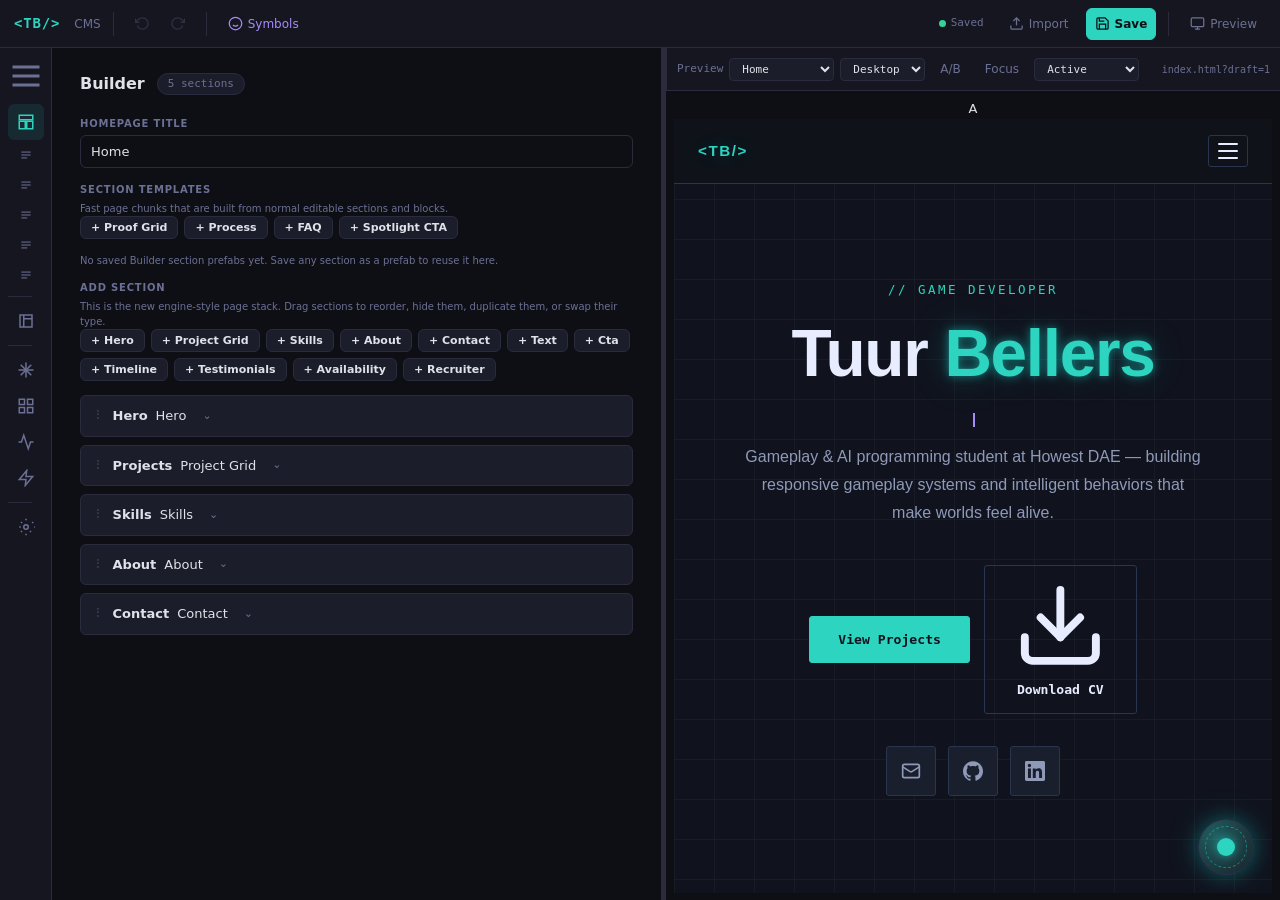
==== commit 63b6e460: "Add visual builder, customization & preview Introduce a new builder/editor experience and extend the" ====
--- a/editor.html
+++ b/editor.html
@@ -126,6 +126,65 @@
 .sb-link span{display:none;font-size:13px;font-weight:500;margin-left:10px}
 .sidebar.expanded .sb-link{width:auto;justify-content:flex-start;padding:0 14px;height:36px}
 .sidebar.expanded .sb-link span{display:inline}
+.sb-section{
+  height:30px;
+  font-size:11px;
+  opacity:.88;
+}
+.sb-hidden{
+  opacity:.45;
+}
+.sb-hidden span::after{
+  content:" hidden";
+  color:var(--danger);
+  font-family:var(--mono);
+  font-size:9px;
+  margin-left:4px;
+}
+.sb-section svg{width:14px;height:14px}
+.sidebar.expanded .sb-section{padding-left:24px}
+.sb-section span{
+  overflow:hidden;
+  text-overflow:ellipsis;
+  white-space:nowrap;
+}
+.sb-label{
+  display:none;
+  padding:8px 14px 4px;
+  font-size:10px;
+  font-family:var(--mono);
+  color:var(--muted);
+  letter-spacing:.12em;
+  text-transform:uppercase;
+}
+.sidebar.expanded .sb-label{display:block}
+.sb-label-row{
+  display:none;
+  align-items:center;
+  gap:6px;
+  padding:8px 10px 4px 14px;
+}
+.sidebar.expanded .sb-label-row{display:flex}
+.sb-label-row .sb-label{
+  display:block;
+  padding:0;
+  flex:1;
+}
+.sb-mini{
+  width:22px;
+  height:22px;
+  border:1px solid var(--border);
+  background:var(--card);
+  color:var(--muted);
+  border-radius:var(--radius);
+  cursor:pointer;
+  font-family:var(--mono);
+  line-height:1;
+}
+.sb-mini:hover{
+  color:var(--primary);
+  border-color:var(--primary);
+}
 .sb-link[data-tooltip]::after{
   content:attr(data-tooltip);position:absolute;left:calc(100% + 8px);top:50%;transform:translateY(-50%);
   background:var(--card);border:1px solid var(--border);border-radius:4px;
@@ -149,13 +208,16 @@
   content:'';position:absolute;inset:-0 -4px;
 }
 .split-preview{
-  width:42%;min-width:200px;background:var(--bg);
+  width:50%;min-width:320px;background:var(--bg);
   display:flex;flex-direction:column;overflow:hidden;
 }
 .split-preview.hidden{display:none}
+#app.preview-focus .split-editor,
+#app.preview-focus .split-handle{display:none!important}
+#app.preview-focus .split-preview{width:100%!important;min-width:0}
 .preview-bar{
   display:flex;align-items:center;gap:6px;
-  padding:0 10px;height:34px;min-height:34px;
+  padding:5px 10px;min-height:34px;flex-wrap:wrap;
   background:var(--surface);border-bottom:1px solid var(--border);
   border-left:1px solid var(--border);font-size:11px;
 }
@@ -170,7 +232,30 @@
   flex:1;font-family:var(--mono);color:var(--muted);font-size:10px;
   overflow:hidden;text-overflow:ellipsis;white-space:nowrap;text-align:right;
 }
+.compare-diff{
+  max-width:340px;font-family:var(--mono);font-size:10px;color:var(--muted);
+  white-space:nowrap;overflow:hidden;text-overflow:ellipsis;display:flex;align-items:center;gap:4px;
+}
+.compare-diff strong{color:var(--primary);font-weight:700}
+.diff-chip{
+  border:1px solid var(--border);background:var(--card);color:var(--muted);
+  border-radius:999px;padding:1px 7px;font-size:10px;cursor:pointer;
+}
+.diff-chip:hover{border-color:var(--primary);color:var(--primary)}
+.diff-chip.active{background:var(--primary-dim);border-color:var(--primary);color:var(--primary)}
+.preview-shell{flex:1;display:flex;align-items:flex-start;justify-content:center;overflow:auto;padding:8px}
+.preview-col{height:100%;display:flex;flex-direction:column;align-items:center;width:100%;min-width:0}
+#preview-shell.compare{gap:8px;align-items:stretch;justify-content:stretch}
+#preview-shell.compare .preview-col{flex:1;gap:4px}
+#preview-shell.compare .preview-label{font-size:10px;color:var(--muted);font-family:var(--mono);padding-left:4px}
 #preview-frame{flex:1;border:none;background:#0b0c10;width:100%}
+#preview-frame.viewport-desktop{width:100%;max-width:none;height:100%}
+#preview-frame.viewport-tablet{width:820px;max-width:100%;height:100%;border:1px solid var(--border);border-radius:8px}
+#preview-frame.viewport-mobile{width:390px;max-width:100%;height:100%;border:1px solid var(--border);border-radius:14px}
+#preview-frame-b{flex:1;border:none;background:#0b0c10;width:100%}
+#preview-frame-b.viewport-desktop{width:100%;max-width:none;height:100%}
+#preview-frame-b.viewport-tablet{width:820px;max-width:100%;height:100%;border:1px solid var(--border);border-radius:8px}
+#preview-frame-b.viewport-mobile{width:390px;max-width:100%;height:100%;border:1px solid var(--border);border-radius:14px}
 
 /* ================================================================
    COMPONENTS
@@ -319,18 +404,43 @@
   color:var(--fg);padding:3px 6px;border-radius:4px;font-size:12px;min-width:0;
 }
 .sk-name-input:focus{border-color:var(--border);background:var(--bg)}
-.sk-slider{
-  -webkit-appearance:none;width:110px;height:3px;
-  background:var(--border);border-radius:2px;outline:none;cursor:pointer;
-}
-.sk-slider::-webkit-slider-thumb{
-  -webkit-appearance:none;width:12px;height:12px;
-  border-radius:50%;background:var(--primary);cursor:pointer;
-  box-shadow:0 0 6px rgba(45,212,191,.3);
-}
-.sk-pct{font-family:var(--mono);font-size:11px;color:var(--muted);width:32px;text-align:right}
+.sk-score-wrap{display:flex;align-items:center;gap:8px}
+.sk-score{
+  width:62px;padding:5px 7px!important;
+  font-family:var(--mono);font-size:11px;text-align:center;
+}
+.sk-score-pills{display:grid;grid-template-columns:repeat(5,1fr);gap:4px;width:90px}
+.sk-pill{height:6px;border-radius:99px;background:var(--border);cursor:pointer;transition:all .12s;border:1px solid transparent}
+.sk-pill.active{background:var(--primary);box-shadow:0 0 10px rgba(45,212,191,.2);border-color:rgba(45,212,191,.35)}
+.sk-pill.half{background:linear-gradient(90deg,var(--primary) 50%,var(--border) 50%);border-color:rgba(45,212,191,.3)}
 .sk-del{background:none;border:none;color:var(--border-light);cursor:pointer;font-size:14px;padding:0 2px}
 .sk-del:hover{color:var(--danger)}
+
+/* Theme controls */
+.palette-grid{display:grid;grid-template-columns:repeat(auto-fill,minmax(150px,1fr));gap:10px;margin-bottom:10px}
+.color-chip{display:flex;align-items:center;gap:8px}
+.color-chip input[type="color"]{width:28px;height:28px;padding:0;border:none;background:none;cursor:pointer}
+.preset-row{display:flex;flex-wrap:wrap;gap:6px;margin-bottom:12px}
+.tiny{font-size:10px;color:var(--muted);font-family:var(--mono)}
+.style-grid{display:grid;grid-template-columns:repeat(auto-fill,minmax(180px,1fr));gap:10px;margin:10px 0 12px}
+.style-card{
+  border:1px solid var(--border);border-radius:8px;background:var(--card);overflow:hidden;
+  transition:border-color .12s,transform .12s;
+}
+.style-card.active{border-color:var(--primary);box-shadow:0 0 0 1px var(--primary-mid)}
+.style-card:hover{transform:translateY(-1px)}
+.style-preview{padding:10px;border-bottom:1px solid var(--border)}
+.style-swatch-row{display:grid;grid-template-columns:repeat(4,1fr);gap:4px;margin-bottom:8px}
+.style-swatch{height:14px;border-radius:3px;border:1px solid rgba(255,255,255,.08)}
+.style-mini{
+  background:var(--bg);border:1px solid var(--border);border-radius:4px;padding:7px;
+}
+.style-mini-title{font-size:9px;font-weight:700;letter-spacing:.08em;margin-bottom:5px}
+.style-mini-line{height:5px;border-radius:3px;background:var(--muted);opacity:.45;margin-bottom:4px}
+.style-mini-line:last-child{width:70%;margin-bottom:0}
+.style-meta{padding:8px 10px}
+.style-meta-head{display:flex;align-items:center;gap:6px;margin-bottom:6px}
+.style-name{font-size:11px;font-weight:700;flex:1}
 
 /* List items */
 .list-item{
@@ -512,31 +622,7 @@
       <button class="sidebar-toggle" onclick="document.getElementById('sidebar').classList.toggle('expanded')" title="Toggle sidebar">
         <svg viewBox="0 0 24 24" fill="none" stroke="currentColor" stroke-width="2"><line x1="3" y1="12" x2="21" y2="12"/><line x1="3" y1="6" x2="21" y2="6"/><line x1="3" y1="18" x2="21" y2="18"/></svg>
       </button>
-      <button class="sb-link active" data-tab="hero" data-tooltip="Hero" onclick="switchTab('hero')">
-        <svg viewBox="0 0 24 24" fill="none" stroke="currentColor" stroke-width="2"><polygon points="13 2 3 14 12 14 11 22 21 10 12 10 13 2"/></svg>
-        <span>Hero</span>
-      </button>
-      <button class="sb-link" data-tab="projects" data-tooltip="Projects" onclick="switchTab('projects')">
-        <svg viewBox="0 0 24 24" fill="none" stroke="currentColor" stroke-width="2"><rect x="3" y="3" width="7" height="7"/><rect x="14" y="3" width="7" height="7"/><rect x="3" y="14" width="7" height="7"/><rect x="14" y="14" width="7" height="7"/></svg>
-        <span>Projects</span>
-      </button>
-      <button class="sb-link" data-tab="skills" data-tooltip="Skills" onclick="switchTab('skills')">
-        <svg viewBox="0 0 24 24" fill="none" stroke="currentColor" stroke-width="2"><path d="M22 12h-4l-3 9L9 3l-3 9H2"/></svg>
-        <span>Skills</span>
-      </button>
-      <button class="sb-link" data-tab="about" data-tooltip="About" onclick="switchTab('about')">
-        <svg viewBox="0 0 24 24" fill="none" stroke="currentColor" stroke-width="2"><path d="M20 21v-2a4 4 0 0 0-4-4H8a4 4 0 0 0-4 4v2"/><circle cx="12" cy="7" r="4"/></svg>
-        <span>About</span>
-      </button>
-      <button class="sb-link" data-tab="contact" data-tooltip="Contact" onclick="switchTab('contact')">
-        <svg viewBox="0 0 24 24" fill="none" stroke="currentColor" stroke-width="2"><rect x="2" y="4" width="20" height="16" rx="2"/><path d="m22 7-8.97 5.7a1.94 1.94 0 0 1-2.06 0L2 7"/></svg>
-        <span>Contact</span>
-      </button>
-      <div class="sb-sep"></div>
-      <button class="sb-link" data-tab="meta" data-tooltip="Settings" onclick="switchTab('meta')">
-        <svg viewBox="0 0 24 24" fill="none" stroke="currentColor" stroke-width="2"><circle cx="12" cy="12" r="3"/><path d="M12 1v2m0 18v2m-9-11h2m18 0h2m-3.3-6.7-1.4 1.4M6.7 17.3l-1.4 1.4m0-13.4 1.4 1.4m10.6 10.6 1.4 1.4"/></svg>
-        <span>Settings</span>
-      </button>
+      <div id="sidebar-dynamic"></div>
     </nav>
 
     <!-- ======== SPLIT PANE ======== -->
@@ -552,9 +638,32 @@
             <option value="resume.html?draft=1">Resume</option>
           </select>
           <select id="preview-project" style="display:none" onchange="refreshPreview()"></select>
+          <select id="preview-viewport" onchange="setPreviewViewport(this.value)">
+            <option value="desktop">Desktop</option>
+            <option value="tablet">Tablet</option>
+            <option value="mobile">Mobile</option>
+          </select>
+          <button class="tb" id="btn-preview-compare" onclick="togglePreviewCompare()" title="A/B style compare">
+            <span class="tb-label">A/B</span>
+          </button>
+          <button class="tb" id="btn-preview-focus" onclick="togglePreviewFocus()" title="Focus preview">
+            <span class="tb-label">Focus</span>
+          </button>
+          <select id="preview-style-a" onchange="refreshPreview()"></select>
+          <select id="preview-style-b" style="display:none" onchange="refreshPreview()"></select>
+          <span class="compare-diff" id="compare-diff" style="display:none"></span>
           <span class="preview-url" id="preview-url"></span>
         </div>
-        <iframe id="preview-frame" title="Live preview"></iframe>
+        <div class="preview-shell" id="preview-shell">
+          <div class="preview-col">
+            <div class="preview-label">A</div>
+            <iframe id="preview-frame" class="viewport-desktop" title="Live preview A"></iframe>
+          </div>
+          <div class="preview-col" id="preview-col-b" style="display:none">
+            <div class="preview-label">B</div>
+            <iframe id="preview-frame-b" class="viewport-desktop" title="Live preview B"></iframe>
+          </div>
+        </div>
       </div>
     </div>
   </div>
@@ -586,13 +695,190 @@
 //  STATE
 // ================================================================
 let data = JSON.parse(JSON.stringify(SITE));
-let currentTab = "hero";
+let currentTab = "builder";
 let previewVisible = true;
+let previewCompare = false;
+let selectedDeltaToken = "";
 let fileHandle = null;
 let dirty = false;
 let searchQuery = "";
 var openCards = new Set();   // tracks which cards are expanded
 var focusAfterRender = null; // selector to refocus after render
+var activeBuilderSectionIndex = null;
+var activeCustomPageIndex = null;
+
+var FONT_STACKS = {
+  system: "'Segoe UI', 'Verdana', 'Tahoma', sans-serif",
+  modern: "'Inter', 'Arial', 'Helvetica Neue', sans-serif",
+  display: "'Orbitron', 'Segoe UI', sans-serif",
+  humanist: "'Trebuchet MS', 'Segoe UI', sans-serif",
+  mono: "'Cascadia Code', 'Consolas', monospace",
+  jet: "'JetBrains Mono', 'Consolas', monospace"
+};
+var PALETTE_PRESETS = {
+  cyber: { bg:"#10131e", card:"#1a1f2e", sec:"#202739", border:"#2a3550", fg:"#e8ecff", muted:"#8f9ab8", primary:"#2dd4bf", accent:"#a78bfa" },
+  obsidian: { bg:"#0d0e11", card:"#1a1b1f", sec:"#23262d", border:"#313641", fg:"#f2f3f8", muted:"#9aa1b3", primary:"#60a5fa", accent:"#f472b6" },
+  ember: { bg:"#17110f", card:"#261b18", sec:"#322422", border:"#4b3531", fg:"#f9ede6", muted:"#b79d92", primary:"#fb923c", accent:"#f43f5e" },
+  mint: { bg:"#0f1714", card:"#172520", sec:"#1e3129", border:"#2d463a", fg:"#e9fff6", muted:"#8fb9a8", primary:"#34d399", accent:"#22d3ee" }
+};
+var BUILDER_SECTION_TYPES = ["hero","project-grid","skills","about","contact","text","cta","timeline","testimonials","availability","recruiter"];
+
+function normalizeDataModel() {
+  if (!data.customization) data.customization = {};
+  if (!data.customization.palette) data.customization.palette = JSON.parse(JSON.stringify(PALETTE_PRESETS.cyber));
+  if (!data.customization.fonts) {
+    data.customization.fonts = { display: FONT_STACKS.display, body: FONT_STACKS.system, mono: FONT_STACKS.mono };
+  }
+  if (!data.customization.sectionVisibility) {
+    data.customization.sectionVisibility = { projects:true, skills:true, about:true, contact:true };
+  }
+  if (!data.availability) data.availability = { enabled:false, text:"Open to internships and junior gameplay/AI roles.", ctaLabel:"Contact", ctaHref:"#contact" };
+  if (!data.recruiterMode) data.recruiterMode = { enabled:false, headline:"Recruiter Snapshot", summary:"Short hiring-focused summary.", bullets:["Top skill","Best project","Availability"], ctaLabel:"Download CV", ctaHref:"assets/resume.pdf" };
+  if (!Array.isArray(data.timeline)) data.timeline = [];
+  if (!Array.isArray(data.testimonials)) data.testimonials = [];
+  if (!Array.isArray(data.pages)) {
+    data.pages = [{ id:"home", title:"Home", sections:[
+      newBuilderSection("hero", true),
+      newBuilderSection("project-grid", true),
+      newBuilderSection("skills", true),
+      newBuilderSection("about", true),
+      newBuilderSection("contact", true)
+    ] }];
+  }
+  data.pages.forEach(function(page) {
+    if (!Array.isArray(page.sections)) page.sections = [];
+    page.sections = page.sections.map(normalizeBuilderSection);
+  });
+  if (!data.customization.aiAssistant) {
+    data.customization.aiAssistant = {
+      enabled: true,
+      name: "Nova",
+      greeting: "Hi! I am Nova, Tuur's portfolio assistant. Ask me about projects, skills, or contact info.",
+      startOpen: false,
+      mode: "web-llm",
+      localModel: "Qwen2.5-0.5B-Instruct-q4f16_1-MLC",
+      knowledgeNotes: ""
+    };
+  }
+  if (data.customization.aiAssistant.mode === "local-llm") data.customization.aiAssistant.mode = "web-llm";
+  if (!Array.isArray(data.customization.pageTemplates)) data.customization.pageTemplates = [];
+  if (!Array.isArray(data.customization.builderSectionPrefabs)) data.customization.builderSectionPrefabs = [];
+  data.customization.builderSectionPrefabs = data.customization.builderSectionPrefabs
+    .filter(function(p) { return p && p.section; })
+    .map(function(p) {
+      return { name:p.name || "Section Prefab", section:normalizeBuilderSection(p.section) };
+    });
+  if (!Array.isArray(data.customization.styleProfiles)) data.customization.styleProfiles = [];
+  if (!data.customization.styleProfiles.length) {
+    data.customization.styleProfiles = [
+      { id: "cyber-core", name: "Cyber Core", palette: JSON.parse(JSON.stringify(data.customization.palette)), fonts: JSON.parse(JSON.stringify(data.customization.fonts)) }
+    ];
+  }
+  if (!data.customization.currentStyleProfile) data.customization.currentStyleProfile = data.customization.styleProfiles[0].id;
+  if (!Array.isArray(data.customPages)) data.customPages = [];
+  data.customPages = data.customPages.map(function(p, i) {
+    var id = sanitizeSlug(p.id || ("custom-page-" + (i + 1)));
+    var blocks = Array.isArray(p.blocks) ? p.blocks : [];
+    if (!blocks.length && p.content) {
+      blocks = [{ type: "text", title: "Overview", body: p.content }];
+    }
+    return {
+      id: id || ("custom-page-" + (i + 1)),
+      title: p.title || "Custom Page",
+      navLabel: p.navLabel || p.title || "Page",
+      layout: p.layout || "stack",
+      visible: p.visible !== false,
+      styleProfile: p.styleProfile || "",
+      theme: p.theme || { inherit: true, primary: "", accent: "", card: "" },
+      content: p.content || "",
+      blocks: blocks.map(normalizePageBlock)
+    };
+  });
+  syncCustomizationFromProfile(false);
+  data.skills.forEach(function(cat) {
+    cat.items.forEach(function(item) {
+      if (typeof item.score !== "number") item.score = typeof item.pct === "number" ? +(item.pct / 20).toFixed(1) : 3;
+      item.score = Math.max(0, Math.min(5, +item.score || 0));
+    });
+  });
+}
+function getCurrentStyleProfile() {
+  var id = data.customization.currentStyleProfile;
+  var p = (data.customization.styleProfiles || []).find(function(sp) { return sp.id === id; });
+  return p || data.customization.styleProfiles[0];
+}
+function syncCustomizationFromProfile(mark) {
+  var p = getCurrentStyleProfile();
+  if (!p) return;
+  data.customization.palette = JSON.parse(JSON.stringify(p.palette));
+  data.customization.fonts = JSON.parse(JSON.stringify(p.fonts));
+  if (mark) onChange();
+}
+function persistCustomizationIntoProfile() {
+  var p = getCurrentStyleProfile();
+  if (!p) return;
+  p.palette = JSON.parse(JSON.stringify(data.customization.palette));
+  p.fonts = JSON.parse(JSON.stringify(data.customization.fonts));
+}
+function normalizePageBlock(block) {
+  block = block || {};
+  var t = block.type || "text";
+  if (t === "bullet") return { type: "bullet", title: block.title || "Highlights", items: Array.isArray(block.items) ? block.items : [""] };
+  if (t === "cta") return { type: "cta", title: block.title || "Call To Action", body: block.body || "", label: block.label || "Contact Me", href: block.href || "#contact" };
+  if (t === "stats") return { type: "stats", title: block.title || "Stats", items: Array.isArray(block.items) ? block.items : [{ label: "Years", value: "3+" }, { label: "Projects", value: "10+" }] };
+  if (t === "quote") return { type: "quote", title: block.title || "Quote", body: block.body || "A short proof point or testimonial.", label: block.label || "" };
+  if (t === "media") return { type: "media", title: block.title || "Media", src: block.src || "", alt: block.alt || "", caption: block.caption || "" };
+  if (t === "divider") return { type: "divider", title: block.title || "Divider" };
+  return { type: "text", title: block.title || "Section", body: block.body || "" };
+}
+function newPageBlock(type) {
+  return normalizePageBlock({ type:type });
+}
+function newBuilderSection(type, stableAnchor) {
+  var anchors = { hero:"home", "project-grid":"projects", skills:"skills", about:"about", contact:"contact", timeline:"timeline", testimonials:"testimonials", availability:"availability", recruiter:"recruiter" };
+  var id = stableAnchor ? (anchors[type] || type) : type + "-" + Date.now().toString(36) + "-" + Math.floor(Math.random() * 999);
+  var titles = {
+    hero:"Hero", "project-grid":"Projects", skills:"Skills", about:"About", contact:"Contact",
+    text:"Text Section", cta:"Call To Action", timeline:"Timeline", testimonials:"Testimonials",
+    availability:"Availability", recruiter:"Recruiter Snapshot"
+  };
+  return {
+    id:id, type:type, visible:true, navLabel:titles[type] || type,
+    settings:{ width:"boxed", padding:"normal", align:"left", background:"default", blockLayout:"grid", blockSurface:"card", theme:{ inherit:true, primary:"", accent:"", card:"", bg:"" } },
+    content:{ title:titles[type] || type, text:"", ctaLabel:"", ctaHref:"#contact" },
+    blocks:(type === "text" ? [newPageBlock("text")] : (type === "cta" ? [newPageBlock("cta")] : []))
+  };
+}
+function normalizeBuilderSection(sec) {
+  sec = sec || newBuilderSection("text");
+  if (!sec.id) sec.id = (sec.type || "section") + "-" + Date.now().toString(36);
+  if (!sec.type) sec.type = "text";
+  if (sec.visible !== false) sec.visible = true;
+  if (!sec.navLabel) sec.navLabel = sec.content && sec.content.title ? sec.content.title : sec.type;
+  if (!sec.settings) sec.settings = {};
+  if (!sec.content) sec.content = {};
+  if (!Array.isArray(sec.blocks)) {
+    sec.blocks = [];
+    if (["text","cta"].indexOf(sec.type) >= 0 && (sec.content.text || sec.content.ctaLabel)) {
+      sec.blocks.push(normalizePageBlock({ type:sec.type === "cta" ? "cta" : "text", title:sec.content.title, body:sec.content.text, label:sec.content.ctaLabel, href:sec.content.ctaHref }));
+    }
+  }
+  sec.blocks = sec.blocks.map(normalizePageBlock);
+  sec.settings.width = sec.settings.width || "boxed";
+  sec.settings.padding = sec.settings.padding || "normal";
+  sec.settings.align = sec.settings.align || "left";
+  sec.settings.background = sec.settings.background || "default";
+  sec.settings.blockLayout = sec.settings.blockLayout || "grid";
+  sec.settings.blockSurface = sec.settings.blockSurface || "card";
+  if (!sec.settings.theme) sec.settings.theme = { inherit:true, primary:"", accent:"", card:"", bg:"" };
+  if (sec.settings.theme.inherit !== false) sec.settings.theme.inherit = true;
+  sec.settings.theme.primary = sec.settings.theme.primary || "";
+  sec.settings.theme.accent = sec.settings.theme.accent || "";
+  sec.settings.theme.card = sec.settings.theme.card || "";
+  sec.settings.theme.bg = sec.settings.theme.bg || "";
+  sec.content.title = sec.content.title || sec.navLabel || sec.type;
+  return sec;
+}
 
 // ---- Undo / Redo -----------------------------------------------
 const MAX_HISTORY = 60;
@@ -627,6 +913,7 @@
 //  HELPERS
 // ================================================================
 function esc(s) { if (s == null) return ""; const d = document.createElement("div"); d.textContent = String(s); return d.innerHTML; }
+function sel(value, expected) { return value === expected ? " selected" : ""; }
 
 function toast(msg, type) {
   type = type || "success";
@@ -680,21 +967,150 @@
 // ================================================================
 function switchTab(tab) {
   currentTab = tab;
-  document.querySelectorAll(".sb-link").forEach(function(a) { a.classList.toggle("active", a.dataset.tab === tab); });
+  if (tab !== "builder") activeBuilderSectionIndex = null;
+  if (tab !== "pages") activeCustomPageIndex = null;
   render();
 }
 
 function render() {
   var m = document.getElementById("main");
-  var r = { hero: renderHero, projects: renderProjects, skills: renderSkills, about: renderAbout, contact: renderContact, meta: renderMeta };
+  var r = { hero: renderHero, builder: renderBuilder, projects: renderProjects, skills: renderSkills, about: renderAbout, contact: renderContact, pages: renderPages, extras: renderExtras, meta: renderMeta };
   m.innerHTML = (r[currentTab] || renderHero)();
+  renderSidebar();
+  populatePreviewStyleSelectors();
   bindDragDrop();
   restoreOpenCards();
+  if (currentTab === "builder" && activeBuilderSectionIndex != null) {
+    var card = m.querySelector('[data-builder-section-index="' + activeBuilderSectionIndex + '"]');
+    if (card) {
+      var body = card.querySelector(".e-card-body");
+      var chev = card.querySelector(".chevron");
+      if (body) body.classList.add("open");
+      if (chev) chev.classList.add("open");
+      setTimeout(function() { card.scrollIntoView({ block:"start", behavior:"smooth" }); }, 0);
+    }
+  }
+  if (currentTab === "pages" && activeCustomPageIndex != null) {
+    var pageCard = m.querySelector('[data-custom-page-index="' + activeCustomPageIndex + '"]');
+    if (pageCard) {
+      var pageBody = pageCard.querySelector(".e-card-body");
+      var pageChev = pageCard.querySelector(".chevron");
+      if (pageBody) pageBody.classList.add("open");
+      if (pageChev) pageChev.classList.add("open");
+      setTimeout(function() { pageCard.scrollIntoView({ block:"start", behavior:"smooth" }); }, 0);
+    }
+  }
   if (focusAfterRender) {
     var el = m.querySelector(focusAfterRender);
     if (el) { el.focus(); el.value = ""; }
     focusAfterRender = null;
   }
+}
+
+function renderSidebar() {
+  var side = document.getElementById("sidebar-dynamic");
+  if (!side) return;
+  var sections = data.pages && data.pages[0] && Array.isArray(data.pages[0].sections) ? data.pages[0].sections : [];
+  var pages = Array.isArray(data.customPages) ? data.customPages : [];
+  var html = sidebarButton("builder", "Builder", sidebarIcon("builder"), "switchTab('builder')", currentTab === "builder" && activeBuilderSectionIndex == null, "Builder") +
+    sidebarLabel("Homepage", "addBuilderSectionFromSidebar()", "Add homepage section") +
+    sections.map(function(sec, i) {
+      var label = sec.navLabel || (sec.content && sec.content.title) || formatSectionType(sec.type);
+      var cls = "sb-section" + (sec.visible === false ? " sb-hidden" : "");
+      return sidebarButton("builder-section-" + i, label, sidebarIcon("section"), "openBuilderSection(" + i + ")", currentTab === "builder" && activeBuilderSectionIndex === i, label, cls);
+    }).join("") +
+    '<div class="sb-sep"></div>' +
+    sidebarButton("pages", "Pages", sidebarIcon("pages"), "switchTab('pages')", currentTab === "pages" && activeCustomPageIndex == null, "Pages") +
+    sidebarLabel("Custom Pages", "addCustomPageFromSidebar()", "Add custom page") +
+    (pages.length ? pages.map(function(p, i) {
+      var label = p.navLabel || p.title || "Page";
+      var cls = "sb-section" + (p.visible === false ? " sb-hidden" : "");
+      return sidebarButton("custom-page-" + i, label, sidebarIcon("page"), "openCustomPage(" + i + ")", currentTab === "pages" && activeCustomPageIndex === i, label, cls);
+    }).join("") : "") +
+    '<div class="sb-sep"></div>' +
+    sidebarButton("extras", "Extras", sidebarIcon("extras"), "switchTab('extras')", currentTab === "extras", "Extras") +
+    sidebarButton("projects", "Project Data", sidebarIcon("projects"), "switchTab('projects')", currentTab === "projects", "Project Data") +
+    sidebarButton("skills", "Skill Data", sidebarIcon("skills"), "switchTab('skills')", currentTab === "skills", "Skill Data") +
+    sidebarButton("hero", "Hero Data", sidebarIcon("hero"), "switchTab('hero')", currentTab === "hero", "Hero Data") +
+    '<div class="sb-sep"></div>' +
+    sidebarButton("meta", "Settings", sidebarIcon("settings"), "switchTab('meta')", currentTab === "meta", "Settings");
+  side.innerHTML = html;
+}
+
+function sidebarButton(tab, label, icon, action, active, tooltip, extraClass) {
+  return '<button class="sb-link ' + (extraClass || "") + (active ? " active" : "") + '" data-tab="' + esc(tab) + '" data-tooltip="' + esc(tooltip || label) + '" onclick="' + action + '">' + icon + '<span>' + esc(label) + '</span></button>';
+}
+
+function sidebarLabel(label, action, tooltip) {
+  return '<div class="sb-label-row"><span class="sb-label">' + esc(label) + '</span><button class="sb-mini" title="' + esc(tooltip || "Add") + '" onclick="' + action + '">+</button></div>';
+}
+
+function sidebarIcon(type) {
+  var icons = {
+    builder:'<svg viewBox="0 0 24 24" fill="none" stroke="currentColor" stroke-width="2"><rect x="3" y="3" width="18" height="6"/><rect x="3" y="11" width="8" height="10"/><rect x="13" y="11" width="8" height="10"/></svg>',
+    section:'<svg viewBox="0 0 24 24" fill="none" stroke="currentColor" stroke-width="2"><path d="M4 7h16"/><path d="M4 12h16"/><path d="M4 17h10"/></svg>',
+    pages:'<svg viewBox="0 0 24 24" fill="none" stroke="currentColor" stroke-width="2"><path d="M4 4h16v16H4z"/><path d="M9 4v16"/><path d="M9 9h11"/></svg>',
+    page:'<svg viewBox="0 0 24 24" fill="none" stroke="currentColor" stroke-width="2"><path d="M6 3h9l3 3v15H6z"/><path d="M15 3v4h4"/></svg>',
+    extras:'<svg viewBox="0 0 24 24" fill="none" stroke="currentColor" stroke-width="2"><path d="M12 2v20"/><path d="M2 12h20"/><path d="m4.9 4.9 14.2 14.2"/><path d="m19.1 4.9-14.2 14.2"/></svg>',
+    projects:'<svg viewBox="0 0 24 24" fill="none" stroke="currentColor" stroke-width="2"><rect x="3" y="3" width="7" height="7"/><rect x="14" y="3" width="7" height="7"/><rect x="3" y="14" width="7" height="7"/><rect x="14" y="14" width="7" height="7"/></svg>',
+    skills:'<svg viewBox="0 0 24 24" fill="none" stroke="currentColor" stroke-width="2"><path d="M22 12h-4l-3 9L9 3l-3 9H2"/></svg>',
+    hero:'<svg viewBox="0 0 24 24" fill="none" stroke="currentColor" stroke-width="2"><polygon points="13 2 3 14 12 14 11 22 21 10 12 10 13 2"/></svg>',
+    settings:'<svg viewBox="0 0 24 24" fill="none" stroke="currentColor" stroke-width="2"><circle cx="12" cy="12" r="3"/><path d="M12 1v2m0 18v2m-9-11h2m18 0h2m-3.3-6.7-1.4 1.4M6.7 17.3l-1.4 1.4m0-13.4 1.4 1.4m10.6 10.6 1.4 1.4"/></svg>'
+  };
+  return icons[type] || icons.section;
+}
+
+function openBuilderSection(i) {
+  currentTab = "builder";
+  activeBuilderSectionIndex = i;
+  activeCustomPageIndex = null;
+  openCards.add("pages.0.sections-" + i);
+  render();
+}
+
+function openCustomPage(i) {
+  currentTab = "pages";
+  activeCustomPageIndex = i;
+  activeBuilderSectionIndex = null;
+  openCards.add("customPages-" + i);
+  render();
+}
+
+function addBuilderSectionFromSidebar() {
+  var section = newBuilderSection("text");
+  section.navLabel = "New Section";
+  section.content.title = "New Section";
+  data.pages[0].sections.push(section);
+  var idx = data.pages[0].sections.length - 1;
+  currentTab = "builder";
+  activeBuilderSectionIndex = idx;
+  activeCustomPageIndex = null;
+  openCards.add("pages.0.sections-" + idx);
+  onChange();
+  render();
+}
+
+function addCustomPageFromSidebar() {
+  var slug = "new-page-" + Date.now().toString().slice(-4);
+  data.customPages.push({
+    id:slug,
+    title:"New Custom Page",
+    navLabel:"New Page",
+    layout:"stack",
+    visible:true,
+    theme:{ inherit:true, primary:"", accent:"", card:"" },
+    content:"Write your story here.",
+    blocks:[newPageBlock("text")]
+  });
+  var idx = data.customPages.length - 1;
+  data.customPages[idx].blocks[0].title = "Overview";
+  data.customPages[idx].blocks[0].body = "Write your story here.";
+  currentTab = "pages";
+  activeCustomPageIndex = idx;
+  activeBuilderSectionIndex = null;
+  openCards.add("customPages-" + idx);
+  onChange();
+  render();
 }
 
 function restoreOpenCards() {
@@ -743,6 +1159,308 @@
 
 function resolveKey(key) {
   return key.split(".").reduce(function(o, k) { return o[/^\d+$/.test(k) ? +k : k]; }, data);
+}
+
+
+// ================================================================
+//  BUILDER TAB
+// ================================================================
+function renderBuilder() {
+  var page = data.pages[0];
+  return '<div class="sec-head"><h2>Builder</h2><span class="badge">' + page.sections.length + ' sections</span></div>' +
+    '<div class="field"><label>Homepage Title</label><input value="' + esc(page.title || "Home") + '" oninput="data.pages[0].title=this.value;onChange()"/></div>' +
+    '<div class="field"><label>Section Templates</label><div class="field-hint">Fast page chunks that are built from normal editable sections and blocks.</div>' +
+    '<div class="preset-row">' +
+    '<button class="btn btn-sm" onclick="addBuilderTemplate(\'proof-grid\')">+ Proof Grid</button>' +
+    '<button class="btn btn-sm" onclick="addBuilderTemplate(\'process\')">+ Process</button>' +
+    '<button class="btn btn-sm" onclick="addBuilderTemplate(\'faq\')">+ FAQ</button>' +
+    '<button class="btn btn-sm" onclick="addBuilderTemplate(\'spotlight-cta\')">+ Spotlight CTA</button>' +
+    '</div></div>' +
+    renderBuilderPrefabLibrary() +
+    '<div class="field"><label>Add Section</label><div class="field-hint">This is the new engine-style page stack. Drag sections to reorder, hide them, duplicate them, or swap their type.</div>' +
+    '<div class="preset-row">' + BUILDER_SECTION_TYPES.map(function(t) {
+      return '<button class="btn btn-sm" onclick="addBuilderSection(\'' + t + '\')">+ ' + esc(formatSectionType(t)) + '</button>';
+    }).join("") + '</div></div>' +
+    page.sections.map(function(sec, i) { return renderBuilderSection(sec, i); }).join("") +
+    (page.sections.length ? "" : '<div style="text-align:center;padding:40px;color:var(--muted)">No sections yet. Add a Hero, Project Grid, Skills, Text, or CTA block.</div>');
+}
+
+function renderBuilderPrefabLibrary() {
+  var prefabs = data.customization.builderSectionPrefabs || [];
+  if (!prefabs.length) return '<div class="field-hint" style="margin-bottom:12px">No saved Builder section prefabs yet. Save any section as a prefab to reuse it here.</div>';
+  return '<div class="field"><label>Saved Builder Prefabs</label>' + prefabs.map(function(p, i) {
+    return '<div style="display:flex;gap:6px;align-items:center;margin-bottom:4px">' +
+      '<span class="tiny" style="flex:1">' + esc(p.name || "Section Prefab") + ' <span style="opacity:.65">/ ' + esc(formatSectionType(p.section && p.section.type || "section")) + '</span></span>' +
+      '<button class="btn btn-sm btn-ghost" onclick="insertBuilderSectionPrefab(' + i + ')">Insert</button>' +
+      '<button class="btn btn-sm btn-ghost" onclick="renameBuilderSectionPrefab(' + i + ')">Rename</button>' +
+      '<button class="btn btn-sm btn-danger btn-ghost" onclick="deleteBuilderSectionPrefab(' + i + ')">Delete</button></div>';
+  }).join("") + '</div>';
+}
+
+function renderBuilderSection(sec, i) {
+  sec = normalizeBuilderSection(sec);
+  var body =
+    '<div class="field-row"><div class="field"><label>Type</label><select onchange="data.pages[0].sections[' + i + '].type=this.value;onChange();render()">' +
+    BUILDER_SECTION_TYPES.map(function(t) { return '<option value="' + t + '"' + (sec.type === t ? " selected" : "") + '>' + esc(formatSectionType(t)) + '</option>'; }).join("") +
+    '</select></div><div class="field"><label>Visible</label><select onchange="data.pages[0].sections[' + i + '].visible=this.value===\'true\';onChange();render()"><option value="true"' + (sec.visible !== false ? " selected" : "") + '>Visible</option><option value="false"' + (sec.visible === false ? " selected" : "") + '>Hidden</option></select></div></div>' +
+    '<div class="field-row"><div class="field"><label>Navigation Label</label><input value="' + esc(sec.navLabel || "") + '" oninput="data.pages[0].sections[' + i + '].navLabel=this.value;onChange()"/></div>' +
+    '<div class="field"><label>Anchor ID</label><input value="' + esc(sec.id || "") + '" oninput="data.pages[0].sections[' + i + '].id=sanitizeSlug(this.value);onChange()"/></div></div>' +
+    '<div class="field-row"><div class="field"><label>Width</label><select onchange="data.pages[0].sections[' + i + '].settings.width=this.value;onChange()"><option value="boxed"' + sel(sec.settings.width,"boxed") + '>Boxed</option><option value="wide"' + sel(sec.settings.width,"wide") + '>Wide</option><option value="full"' + sel(sec.settings.width,"full") + '>Full</option></select></div>' +
+    '<div class="field"><label>Padding</label><select onchange="data.pages[0].sections[' + i + '].settings.padding=this.value;onChange()"><option value="compact"' + sel(sec.settings.padding,"compact") + '>Compact</option><option value="normal"' + sel(sec.settings.padding,"normal") + '>Normal</option><option value="large"' + sel(sec.settings.padding,"large") + '>Large</option></select></div></div>' +
+    '<div class="field-row"><div class="field"><label>Text Align</label><select onchange="data.pages[0].sections[' + i + '].settings.align=this.value;onChange()"><option value="left"' + sel(sec.settings.align,"left") + '>Left</option><option value="center"' + sel(sec.settings.align,"center") + '>Center</option><option value="right"' + sel(sec.settings.align,"right") + '>Right</option></select></div>' +
+    '<div class="field"><label>Background</label><select onchange="data.pages[0].sections[' + i + '].settings.background=this.value;onChange()"><option value="default"' + sel(sec.settings.background,"default") + '>Default</option><option value="card"' + sel(sec.settings.background,"card") + '>Card</option><option value="accent"' + sel(sec.settings.background,"accent") + '>Accent</option><option value="grid"' + sel(sec.settings.background,"grid") + '>Grid</option></select></div></div>' +
+    '<div class="field-row"><div class="field"><label>Block Layout</label><select onchange="data.pages[0].sections[' + i + '].settings.blockLayout=this.value;onChange()"><option value="grid"' + sel(sec.settings.blockLayout,"grid") + '>Responsive Grid</option><option value="stack"' + sel(sec.settings.blockLayout,"stack") + '>Stack</option><option value="split"' + sel(sec.settings.blockLayout,"split") + '>Split Feature</option><option value="rail"' + sel(sec.settings.blockLayout,"rail") + '>Horizontal Rail</option></select></div>' +
+    '<div class="field"><label>Block Surface</label><select onchange="data.pages[0].sections[' + i + '].settings.blockSurface=this.value;onChange()"><option value="card"' + sel(sec.settings.blockSurface,"card") + '>Cards</option><option value="plain"' + sel(sec.settings.blockSurface,"plain") + '>Plain</option><option value="glass"' + sel(sec.settings.blockSurface,"glass") + '>Glass</option><option value="outline"' + sel(sec.settings.blockSurface,"outline") + '>Outline</option></select></div></div>' +
+    renderBuilderSectionThemeEditor(i, sec) +
+    renderBuilderContentEditor(sec, i) +
+    '<div style="display:flex;gap:8px;flex-wrap:wrap"><button class="btn btn-sm" onclick="duplicateBuilderSection(' + i + ')">Duplicate</button>' +
+    '<button class="btn btn-sm" onclick="saveBuilderSectionPrefab(' + i + ')">Save as Prefab</button>' +
+    '<button class="btn btn-sm" onclick="moveBuilderSection(' + i + ',-1)">Move Up</button><button class="btn btn-sm" onclick="moveBuilderSection(' + i + ',1)">Move Down</button>' +
+    '<button class="btn btn-sm btn-danger" onclick="data.pages[0].sections.splice(' + i + ',1);onChange();render()">Delete</button></div>';
+  return '<div class="e-card" data-draggable data-builder-section-index="' + i + '" data-idx="' + i + '" data-list="pages.0.sections">' +
+    '<div class="e-card-head" onclick="toggleCard(this)"><div class="drag-handle">\u2807</div><strong>' + esc(sec.navLabel || formatSectionType(sec.type)) + '</strong><span class="badge">' + esc(formatSectionType(sec.type)) + '</span><span class="spacer"></span><span class="chevron">⌄</span></div>' +
+    '<div class="e-card-body">' + body + '</div></div>';
+}
+
+function renderBuilderContentEditor(sec, i) {
+  var prefix = "data.pages[0].sections[" + i + "].content";
+  var blocks = sec.blocks || [];
+  return '<div class="field"><label>Title Override</label><input value="' + esc(sec.content.title || "") + '" oninput="' + prefix + '.title=this.value;onChange()"/><div class="field-hint">Leave this close to the section purpose for clean navigation and page structure.</div></div>' +
+    '<div class="field"><label>Section Blocks</label><div class="field-hint">Add optional child components inside this section. Built-in sections keep their normal content, then render these blocks underneath.</div>' +
+    '<div style="display:flex;gap:6px;flex-wrap:wrap">' +
+    '<button class="btn btn-sm" onclick="addBuilderBlock(' + i + ',\'text\')">+ Text</button>' +
+    '<button class="btn btn-sm" onclick="addBuilderBlock(' + i + ',\'bullet\')">+ Bullets</button>' +
+    '<button class="btn btn-sm" onclick="addBuilderBlock(' + i + ',\'cta\')">+ CTA</button>' +
+    '<button class="btn btn-sm" onclick="addBuilderBlock(' + i + ',\'stats\')">+ Stats</button>' +
+    '<button class="btn btn-sm" onclick="addBuilderBlock(' + i + ',\'quote\')">+ Quote</button>' +
+    '<button class="btn btn-sm" onclick="addBuilderBlock(' + i + ',\'media\')">+ Media</button>' +
+    '<button class="btn btn-sm" onclick="addBuilderBlock(' + i + ',\'divider\')">+ Divider</button>' +
+    '</div></div>' +
+    blocks.map(function(b, bi) { return renderBuilderBlockEditor(i, bi, b); }).join("") +
+    (blocks.length ? "" : '<div class="field-hint">No child blocks yet. Add one from the section block library.</div>');
+}
+
+function renderBuilderSectionThemeEditor(i, sec) {
+  var t = sec.settings.theme || { inherit:true, primary:"", accent:"", card:"", bg:"" };
+  return '<div class="field"><label>Section Theme Override</label>' +
+    '<div class="toggle-row"><button class="toggle' + (t.inherit !== false ? " on" : "") + '" onclick="toggleBuilderSectionTheme(' + i + ',this)"></button><span class="toggle-label">Inherit global theme</span></div>' +
+    '<div class="palette-grid">' +
+    renderBuilderThemeChip(i, "primary", "Primary", t.primary || "") +
+    renderBuilderThemeChip(i, "accent", "Accent", t.accent || "") +
+    renderBuilderThemeChip(i, "card", "Card", t.card || "") +
+    renderBuilderThemeChip(i, "bg", "Background", t.bg || "") +
+    '</div></div>';
+}
+
+function renderBuilderThemeChip(i, key, label, value) {
+  return '<div class="color-chip"><input type="color" value="' + esc(value || "#2dd4bf") + '" oninput="data.pages[0].sections[' + i + '].settings.theme.' + key + '=this.value;data.pages[0].sections[' + i + '].settings.theme.inherit=false;onChange()"/>' +
+    '<div><div style="font-size:12px">' + esc(label) + '</div><div class="tiny">' + esc(value || "inherit") + '</div></div></div>';
+}
+
+function renderBuilderBlockEditor(si, bi, b) {
+  return renderContentBlockEditor("data.pages[0].sections[" + si + "].blocks", "pages.0.sections." + si + ".blocks", bi, b, "removeBuilderBlock(" + si + "," + bi + ")", "duplicateBuilderBlock(" + si + "," + bi + ")");
+}
+
+function renderContentBlockEditor(listExpr, listKey, bi, b, removeCall, duplicateCall) {
+  var item = listExpr + "[" + bi + "]";
+  var base = '<div class="sec-block" data-draggable data-idx="' + bi + '" data-list="' + esc(listKey) + '">' +
+    '<div class="sec-block-head"><div class="drag-handle">\u2807</div>' +
+    '<span style="font-weight:700;font-size:11px;letter-spacing:.06em;color:var(--primary)">' + esc((b.type || "text").toUpperCase()) + '</span>' +
+    '<span style="flex:1"></span><button class="btn btn-sm btn-ghost" onclick="' + duplicateCall + '">Duplicate</button>' +
+    '<button class="btn btn-sm btn-danger btn-ghost" onclick="' + removeCall + '">\u2715</button></div>';
+  if (b.type === "bullet") {
+    return base +
+      '<div class="field"><label>Block Title</label><input value="' + esc(b.title || "") + '" oninput="' + item + '.title=this.value;onChange()"/></div>' +
+      (b.items || []).map(function(it, ii) {
+        return '<div class="bullet-row"><input value="' + esc(it) + '" oninput="' + item + '.items[' + ii + ']=this.value;onChange()"/>' +
+          '<button class="bullet-del" onclick="' + item + '.items.splice(' + ii + ',1);onChange();render()">\u2715</button></div>';
+      }).join("") +
+      '<button class="btn btn-sm btn-ghost" onclick="' + item + '.items.push(\'\');onChange();render()">+ Bullet</button></div>';
+  }
+  if (b.type === "cta") {
+    return base +
+      '<div class="field"><label>Block Title</label><input value="' + esc(b.title || "") + '" oninput="' + item + '.title=this.value;onChange()"/></div>' +
+      '<div class="field"><label>Description</label><textarea rows="2" oninput="' + item + '.body=this.value;onChange()">' + esc(b.body || "") + '</textarea></div>' +
+      '<div class="field-row"><div class="field"><label>Button Label</label><input value="' + esc(b.label || "") + '" oninput="' + item + '.label=this.value;onChange()"/></div>' +
+      '<div class="field"><label>Button Link</label><input value="' + esc(b.href || "") + '" oninput="' + item + '.href=this.value;onChange()"/></div></div></div>';
+  }
+  if (b.type === "stats") {
+    return base +
+      '<div class="field"><label>Block Title</label><input value="' + esc(b.title || "") + '" oninput="' + item + '.title=this.value;onChange()"/></div>' +
+      (b.items || []).map(function(st, si) {
+        return '<div class="field-row"><div class="field"><label>Label</label><input value="' + esc(st.label || "") + '" oninput="' + item + '.items[' + si + '].label=this.value;onChange()"/></div>' +
+          '<div class="field"><label>Value</label><input value="' + esc(st.value || "") + '" oninput="' + item + '.items[' + si + '].value=this.value;onChange()"/></div>' +
+          '<button class="btn btn-sm btn-danger btn-ghost" style="margin-top:18px" onclick="' + item + '.items.splice(' + si + ',1);onChange();render()">\u2715</button></div>';
+      }).join("") +
+      '<button class="btn btn-sm btn-ghost" onclick="' + item + '.items.push({label:\'New\',value:\'0\'});onChange();render()">+ Stat</button></div>';
+  }
+  if (b.type === "quote") {
+    return base +
+      '<div class="field"><label>Quote Title</label><input value="' + esc(b.title || "") + '" oninput="' + item + '.title=this.value;onChange()"/></div>' +
+      '<div class="field"><label>Quote</label><textarea rows="3" oninput="' + item + '.body=this.value;onChange()">' + esc(b.body || "") + '</textarea></div>' +
+      '<div class="field"><label>Attribution</label><input value="' + esc(b.label || "") + '" oninput="' + item + '.label=this.value;onChange()"/></div></div>';
+  }
+  if (b.type === "media") {
+    return base +
+      '<div class="field"><label>Block Title</label><input value="' + esc(b.title || "") + '" oninput="' + item + '.title=this.value;onChange()"/></div>' +
+      '<div class="field"><label>Image / Video Path</label><input value="' + esc(b.src || "") + '" oninput="' + item + '.src=this.value;onChange()"/></div>' +
+      '<div class="field-row"><div class="field"><label>Alt Text</label><input value="' + esc(b.alt || "") + '" oninput="' + item + '.alt=this.value;onChange()"/></div>' +
+      '<div class="field"><label>Caption</label><input value="' + esc(b.caption || "") + '" oninput="' + item + '.caption=this.value;onChange()"/></div></div></div>';
+  }
+  if (b.type === "divider") {
+    return base + '<div class="field"><label>Label</label><input value="' + esc(b.title || "") + '" oninput="' + item + '.title=this.value;onChange()"/></div></div>';
+  }
+  return base +
+    '<div class="field"><label>Block Title</label><input value="' + esc(b.title || "") + '" oninput="' + item + '.title=this.value;onChange()"/></div>' +
+    '<div class="field"><label>Content</label><textarea rows="4" oninput="' + item + '.body=this.value;onChange()">' + esc(b.body || "") + '</textarea></div></div>';
+}
+
+function addBuilderSection(type) {
+  data.pages[0].sections.push(newBuilderSection(type));
+  activeBuilderSectionIndex = data.pages[0].sections.length - 1;
+  openCards.add("pages.0.sections-" + activeBuilderSectionIndex);
+  onChange();
+  render();
+}
+function addBuilderTemplate(kind) {
+  var sections = createBuilderTemplate(kind);
+  data.pages[0].sections = data.pages[0].sections.concat(sections);
+  onChange();
+  render();
+  toast("Template added");
+}
+function createBuilderTemplate(kind) {
+  if (kind === "process") {
+    var s = newBuilderSection("text");
+    s.navLabel = "Process";
+    s.content.title = "Process";
+    s.settings.blockLayout = "grid";
+    s.settings.background = "grid";
+    s.blocks = [
+      { type:"text", title:"01 - Discover", body:"Define the goal, constraints, audience, and the strongest proof to show." },
+      { type:"text", title:"02 - Build", body:"Turn the idea into a focused playable or interactive implementation." },
+      { type:"text", title:"03 - Polish", body:"Tune the feel, presentation, performance, and story around the result." }
+    ].map(normalizePageBlock);
+    return [s];
+  }
+  if (kind === "faq") {
+    var f = newBuilderSection("text");
+    f.navLabel = "FAQ";
+    f.content.title = "FAQ";
+    f.settings.blockLayout = "stack";
+    f.blocks = [
+      { type:"text", title:"What kind of work is this portfolio best for?", body:"Gameplay programming, AI systems, tools, and interactive technical projects." },
+      { type:"text", title:"Can this section be edited?", body:"Yes. Every question is just a normal text block inside the Builder." },
+      { type:"cta", title:"Still have questions?", body:"Use the contact section to reach out directly.", label:"Contact", href:"#contact" }
+    ].map(normalizePageBlock);
+    return [f];
+  }
+  if (kind === "spotlight-cta") {
+    var c = newBuilderSection("cta");
+    c.navLabel = "Spotlight";
+    c.content.title = "Project Spotlight";
+    c.settings.blockLayout = "split";
+    c.settings.background = "accent";
+    c.blocks = [
+      { type:"text", title:"Why this matters", body:"Use this space to highlight a standout project, system, result, or recruiter-facing achievement." },
+      { type:"cta", title:"Explore the work", body:"Point visitors to the strongest proof page or project detail.", label:"View Projects", href:"#projects" }
+    ].map(normalizePageBlock);
+    return [c];
+  }
+  var p = newBuilderSection("text");
+  p.navLabel = "Proof";
+  p.content.title = "Proof Grid";
+  p.settings.blockLayout = "grid";
+  p.settings.background = "card";
+  p.blocks = [
+    { type:"stats", title:"Snapshot", items:[{ label:"Projects", value:"10+" }, { label:"Focus", value:"AI" }, { label:"Engine", value:"Unity" }] },
+    { type:"bullet", title:"Strengths", items:["Gameplay systems", "AI behavior", "Fast prototyping"] },
+    { type:"quote", title:"Positioning", body:"A compact section for achievements, proof points, or testimonials.", label:"Portfolio note" }
+  ].map(normalizePageBlock);
+  return [p];
+}
+function toggleBuilderSectionTheme(i, btn) {
+  var t = data.pages[0].sections[i].settings.theme;
+  t.inherit = !(t.inherit !== false);
+  btn.classList.toggle("on", t.inherit !== false);
+  onChange();
+}
+function addBuilderBlock(si, type) {
+  data.pages[0].sections[si].blocks = data.pages[0].sections[si].blocks || [];
+  data.pages[0].sections[si].blocks.push(newPageBlock(type));
+  onChange();
+  render();
+}
+function removeBuilderBlock(si, bi) {
+  data.pages[0].sections[si].blocks.splice(bi, 1);
+  onChange();
+  render();
+}
+function duplicateBuilderBlock(si, bi) {
+  var copy = JSON.parse(JSON.stringify(data.pages[0].sections[si].blocks[bi]));
+  data.pages[0].sections[si].blocks.splice(bi + 1, 0, copy);
+  onChange();
+  render();
+}
+function duplicateBuilderSection(i) {
+  var copy = JSON.parse(JSON.stringify(data.pages[0].sections[i]));
+  copy.id = sanitizeSlug((copy.id || copy.type) + "-copy-" + Date.now().toString(36));
+  data.pages[0].sections.splice(i + 1, 0, copy);
+  onChange();
+  render();
+}
+function saveBuilderSectionPrefab(i) {
+  var sec = normalizeBuilderSection(JSON.parse(JSON.stringify(data.pages[0].sections[i])));
+  var name = prompt("Builder prefab name:", (sec.content && sec.content.title ? sec.content.title : sec.navLabel || "Section") + " Prefab");
+  if (!name) return;
+  data.customization.builderSectionPrefabs.push({
+    name:name,
+    section:sec
+  });
+  onChange();
+  render();
+  toast("Builder prefab saved");
+}
+function insertBuilderSectionPrefab(pi) {
+  var prefab = data.customization.builderSectionPrefabs[pi];
+  if (!prefab || !prefab.section) return;
+  var section = prepareInsertedBuilderSection(prefab.section);
+  data.pages[0].sections.push(section);
+  onChange();
+  render();
+  toast("Builder prefab inserted");
+}
+function renameBuilderSectionPrefab(pi) {
+  var prefab = data.customization.builderSectionPrefabs[pi];
+  if (!prefab) return;
+  var name = prompt("Prefab name:", prefab.name || "Section Prefab");
+  if (!name) return;
+  prefab.name = name;
+  onChange();
+  render();
+}
+function deleteBuilderSectionPrefab(pi) {
+  data.customization.builderSectionPrefabs.splice(pi, 1);
+  onChange();
+  render();
+}
+function prepareInsertedBuilderSection(source) {
+  var section = normalizeBuilderSection(JSON.parse(JSON.stringify(source)));
+  var base = sanitizeSlug(section.id || section.type || "section") || "section";
+  section.id = base + "-" + Date.now().toString(36);
+  section.visible = true;
+  section.blocks = (section.blocks || []).map(normalizePageBlock);
+  return section;
+}
+function moveBuilderSection(i, dir) {
+  var target = i + dir;
+  if (target < 0 || target >= data.pages[0].sections.length) return;
+  data.pages[0].sections.splice(target, 0, data.pages[0].sections.splice(i, 1)[0]);
+  onChange();
+  render();
+}
+function formatSectionType(type) {
+  return String(type || "").replace(/-/g, " ").replace(/\b\w/g, function(c) { return c.toUpperCase(); });
 }
 
 
@@ -880,7 +1598,6 @@
     body + '</div>';
 }
 
-
 // ================================================================
 //  SKILLS TAB
 // ================================================================
@@ -896,14 +1613,21 @@
         '<div class="e-card-body">' +
         '<div class="field"><label>Category Name</label><input value="' + esc(cat.category) + '" oninput="data.skills[' + ci + '].category=this.value;onChange()"/></div>' +
         cat.items.map(function(s, si) {
+          var score = +s.score || 0;
           return '<div class="sk-row" data-draggable data-idx="' + si + '" data-list="skills.' + ci + '.items">' +
             '<div class="drag-handle">\u2807</div>' +
             '<input class="sk-name-input" value="' + esc(s.name) + '" oninput="data.skills[' + ci + '].items[' + si + '].name=this.value;onChange()"/>' +
-            '<input type="range" class="sk-slider" min="0" max="100" value="' + s.pct + '" oninput="data.skills[' + ci + '].items[' + si + '].pct=+this.value;this.nextElementSibling.textContent=this.value+\'%\';onChange()"/>' +
-            '<span class="sk-pct">' + s.pct + '%</span>' +
+            '<div class="sk-score-wrap">' +
+            '<input type="number" class="sk-score" min="0" max="5" step="0.5" value="' + score.toFixed(1) + '" oninput="setSkillScore(' + ci + ',' + si + ',this.value)"/>' +
+            '<div class="sk-score-pills">' +
+            [1,2,3,4,5].map(function(v) {
+              var cls = score >= v ? "active" : (score >= v - 0.5 ? "half" : "");
+              return '<span class="sk-pill ' + cls + '" onclick="setSkillScore(' + ci + ',' + si + ',' + v + ')"></span>';
+            }).join("") +
+            '</div></div>' +
             '<button class="sk-del" onclick="data.skills[' + ci + '].items.splice(' + si + ',1);onChange();render()">\u2715</button></div>';
         }).join("") +
-        '<button class="btn btn-sm" onclick="data.skills[' + ci + '].items.push({name:\'New Skill\',pct:50});onChange();render()">+ Skill</button></div>' +
+        '<button class="btn btn-sm" onclick="data.skills[' + ci + '].items.push({name:\'New Skill\',score:3});onChange();render()">+ Skill</button></div>' +
         '<div class="e-card-foot"><span style="flex:1"></span>' +
         '<button class="btn btn-sm btn-danger btn-ghost" onclick="if(confirm(\'Delete?\')){data.skills.splice(' + ci + ',1);onChange();render()}">Delete</button></div></div>';
     }).join("");
@@ -972,13 +1696,187 @@
 
 
 // ================================================================
+//  PAGES TAB
+// ================================================================
+function renderPages() {
+  var pages = data.customPages || [];
+  return '<div class="sec-head"><h2>Custom Pages / Sections</h2><span class="badge">' + pages.length + '</span><span class="spacer"></span>' +
+    '<button class="btn btn-primary" onclick="addCustomPage()">+ New Page</button></div>' +
+    '<div class="field-hint" style="margin-bottom:12px">Each page is like a scene: add blocks/components and compose a full section with drag-and-drop.</div>' +
+    pages.map(function(p, i) {
+      return '<div class="e-card" data-draggable data-custom-page-index="' + i + '" data-idx="' + i + '" data-list="customPages">' +
+        '<div class="e-card-head" onclick="toggleCard(this)"><div class="drag-handle">\u2807</div>' +
+        '<span class="e-card-title">' + esc(p.title || "Untitled") + '</span>' +
+        '<span class="e-card-sub">#' + esc(p.id || "") + '</span><span class="chevron">\u25B8</span></div>' +
+        '<div class="e-card-body">' +
+        '<div class="field-row"><div class="field"><label>Page Title</label><input value="' + esc(p.title || "") + '" oninput="data.customPages[' + i + '].title=this.value;onChange()"/></div>' +
+        '<div class="field"><label>Nav Label</label><input value="' + esc(p.navLabel || "") + '" oninput="data.customPages[' + i + '].navLabel=this.value;onChange()"/></div></div>' +
+        '<div class="toggle-row"><button class="toggle' + (p.visible !== false ? " on" : "") + '" onclick="data.customPages[' + i + '].visible=!(data.customPages[' + i + '].visible!==false);this.classList.toggle(\'on\');onChange()"></button><span class="toggle-label">Visible in site/nav</span></div>' +
+        '<div class="field"><label>Slug ID</label><input value="' + esc(p.id || "") + '" style="font-family:var(--mono)" oninput="data.customPages[' + i + '].id=sanitizeSlug(this.value);this.value=data.customPages[' + i + '].id;onChange()"/>' +
+        '<div class="field-hint">Used in URL hash and tab links (example: #gameplay-lab).</div></div>' +
+        '<div class="field"><label>Layout</label><select onchange="data.customPages[' + i + '].layout=this.value;onChange()">' +
+        '<option value="stack"' + (p.layout === "stack" ? " selected" : "") + '>Stack</option>' +
+        '<option value="grid"' + (p.layout === "grid" ? " selected" : "") + '>Two-Column Grid</option>' +
+        '</select></div>' +
+        '<div class="field"><label>Style Profile</label><select onchange="data.customPages[' + i + '].styleProfile=this.value;onChange()">' +
+        '<option value="">Global Active</option>' + renderStyleProfileOptions(p.styleProfile || "") +
+        '</select><div class="field-hint">Apply another saved style identity to this page only.</div></div>' +
+        '<div class="field"><label>Page Theme Override</label>' +
+        '<div class="toggle-row"><button class="toggle' + (p.theme && p.theme.inherit !== false ? " on" : "") + '" onclick="togglePageThemeInherit(' + i + ',this)"></button><span class="toggle-label">Inherit global theme</span></div>' +
+        '<div class="palette-grid">' +
+        renderPageThemeChip(i,"primary","Primary",(p.theme&&p.theme.primary)||"") +
+        renderPageThemeChip(i,"accent","Accent",(p.theme&&p.theme.accent)||"") +
+        renderPageThemeChip(i,"card","Card",(p.theme&&p.theme.card)||"") +
+        '</div></div>' +
+        '<div class="field"><label>Component Library</label><div style="display:flex;gap:6px;flex-wrap:wrap">' +
+        '<button class="btn btn-sm" onclick="addPageBlock(' + i + ',\'text\')">+ Text Block</button>' +
+        '<button class="btn btn-sm" onclick="addPageBlock(' + i + ',\'bullet\')">+ Bullet Block</button>' +
+        '<button class="btn btn-sm" onclick="addPageBlock(' + i + ',\'cta\')">+ CTA Block</button>' +
+        '<button class="btn btn-sm" onclick="addPageBlock(' + i + ',\'stats\')">+ Stats Block</button>' +
+        '<button class="btn btn-sm" onclick="addPageBlock(' + i + ',\'quote\')">+ Quote Block</button>' +
+        '<button class="btn btn-sm" onclick="addPageBlock(' + i + ',\'media\')">+ Media Block</button>' +
+        '<button class="btn btn-sm" onclick="addPageBlock(' + i + ',\'divider\')">+ Divider</button>' +
+        '<button class="btn btn-sm" onclick="savePageTemplate(' + i + ')">Save as Prefab</button>' +
+        '</div></div>' +
+        renderTemplateLibrary(i) +
+        (p.blocks || []).map(function(b, bi) { return renderPageBlockEditor(i, bi, b); }).join("") +
+        ((p.blocks || []).length ? "" : '<div class="field-hint">No blocks yet. Add one from the library.</div>') +
+        '</div>' +
+        '<div class="e-card-foot"><button class="btn btn-sm btn-ghost" onclick="duplicateCustomPage(' + i + ')">Duplicate</button><span style="flex:1"></span>' +
+        '<button class="btn btn-sm btn-danger btn-ghost" onclick="if(confirm(\'Delete this custom page?\')){data.customPages.splice(' + i + ',1);onChange();render()}">Delete</button></div></div>';
+    }).join("") +
+    (pages.length ? "" : '<div style="text-align:center;padding:30px;color:var(--muted)">No custom pages yet.</div>');
+}
+
+// ================================================================
+//  EXTRAS TAB
+// ================================================================
+function renderExtras() {
+  var a = data.availability;
+  var r = data.recruiterMode;
+  return '<div class="sec-head"><h2>Portfolio Extras</h2><span class="badge">optional modules</span></div>' +
+    '<div class="e-card"><div class="e-card-body open">' +
+    '<h3 style="font-size:13px;font-weight:700;margin-bottom:10px;color:var(--primary)">Availability Banner</h3>' +
+    '<div class="toggle-row"><button class="toggle' + (a.enabled ? " on" : "") + '" onclick="data.availability.enabled=!data.availability.enabled;this.classList.toggle(\'on\');onChange()"></button><span class="toggle-label">Show availability banner</span></div>' +
+    '<div class="field"><label>Text</label><input value="' + esc(a.text || "") + '" oninput="data.availability.text=this.value;onChange()"/></div>' +
+    '<div class="field-row"><div class="field"><label>CTA Label</label><input value="' + esc(a.ctaLabel || "") + '" oninput="data.availability.ctaLabel=this.value;onChange()"/></div>' +
+    '<div class="field"><label>CTA Link</label><input value="' + esc(a.ctaHref || "") + '" oninput="data.availability.ctaHref=this.value;onChange()"/></div></div></div></div>' +
+    '<div class="e-card"><div class="e-card-body open">' +
+    '<h3 style="font-size:13px;font-weight:700;margin-bottom:10px;color:var(--primary)">Recruiter Mode</h3>' +
+    '<div class="toggle-row"><button class="toggle' + (r.enabled ? " on" : "") + '" onclick="data.recruiterMode.enabled=!data.recruiterMode.enabled;this.classList.toggle(\'on\');onChange()"></button><span class="toggle-label">Show recruiter snapshot section</span></div>' +
+    '<div class="field"><label>Headline</label><input value="' + esc(r.headline || "") + '" oninput="data.recruiterMode.headline=this.value;onChange()"/></div>' +
+    '<div class="field"><label>Summary</label><textarea rows="2" oninput="data.recruiterMode.summary=this.value;onChange()">' + esc(r.summary || "") + '</textarea></div>' +
+    '<div class="field"><label>Bullets</label></div>' +
+    (r.bullets || []).map(function(b, i) { return '<div class="list-item"><textarea rows="1" oninput="data.recruiterMode.bullets[' + i + ']=this.value;onChange()">' + esc(b) + '</textarea><button class="btn btn-sm btn-danger btn-ghost" onclick="data.recruiterMode.bullets.splice(' + i + ',1);onChange();render()">\u2715</button></div>'; }).join("") +
+    '<button class="btn btn-sm" onclick="data.recruiterMode.bullets.push(\'\');onChange();render()">+ Bullet</button>' +
+    '<div class="field-row" style="margin-top:12px"><div class="field"><label>CTA Label</label><input value="' + esc(r.ctaLabel || "") + '" oninput="data.recruiterMode.ctaLabel=this.value;onChange()"/></div>' +
+    '<div class="field"><label>CTA Link</label><input value="' + esc(r.ctaHref || "") + '" oninput="data.recruiterMode.ctaHref=this.value;onChange()"/></div></div></div></div>' +
+    '<div class="sec-head" style="margin-top:22px"><h2>Timeline</h2><span class="spacer"></span><button class="btn btn-primary" onclick="addTimelineItem()">+ Milestone</button></div>' +
+    data.timeline.map(function(t, i) { return renderTimelineEditor(i, t); }).join("") +
+    '<div class="sec-head" style="margin-top:22px"><h2>Testimonials</h2><span class="spacer"></span><button class="btn btn-primary" onclick="addTestimonial()">+ Quote</button></div>' +
+    data.testimonials.map(function(t, i) { return renderTestimonialEditor(i, t); }).join("");
+}
+
+function renderTimelineEditor(i, t) {
+  return '<div class="e-card" data-draggable data-idx="' + i + '" data-list="timeline"><div class="e-card-body open">' +
+    '<div class="field-row"><div class="field"><label>Date / Period</label><input value="' + esc(t.date || "") + '" oninput="data.timeline[' + i + '].date=this.value;onChange()"/></div>' +
+    '<div class="field"><label>Title</label><input value="' + esc(t.title || "") + '" oninput="data.timeline[' + i + '].title=this.value;onChange()"/></div></div>' +
+    '<div class="field"><label>Description</label><textarea rows="2" oninput="data.timeline[' + i + '].text=this.value;onChange()">' + esc(t.text || "") + '</textarea></div>' +
+    '<button class="btn btn-sm btn-danger btn-ghost" onclick="data.timeline.splice(' + i + ',1);onChange();render()">Delete</button></div></div>';
+}
+
+function renderTestimonialEditor(i, t) {
+  return '<div class="e-card" data-draggable data-idx="' + i + '" data-list="testimonials"><div class="e-card-body open">' +
+    '<div class="field"><label>Quote</label><textarea rows="3" oninput="data.testimonials[' + i + '].quote=this.value;onChange()">' + esc(t.quote || "") + '</textarea></div>' +
+    '<div class="field-row"><div class="field"><label>Name</label><input value="' + esc(t.name || "") + '" oninput="data.testimonials[' + i + '].name=this.value;onChange()"/></div>' +
+    '<div class="field"><label>Role / Context</label><input value="' + esc(t.role || "") + '" oninput="data.testimonials[' + i + '].role=this.value;onChange()"/></div></div>' +
+    '<button class="btn btn-sm btn-danger btn-ghost" onclick="data.testimonials.splice(' + i + ',1);onChange();render()">Delete</button></div></div>';
+}
+
+function renderPageBlockEditor(pi, bi, b) {
+  return renderContentBlockEditor("data.customPages[" + pi + "].blocks", "customPages." + pi + ".blocks", bi, b, "removePageBlock(" + pi + "," + bi + ")", "duplicatePageBlock(" + pi + "," + bi + ")");
+}
+
+// ================================================================
 //  META TAB
 // ================================================================
 function renderMeta() {
+  var pal = data.customization.palette;
+  var fonts = data.customization.fonts;
+  var vis = data.customization.sectionVisibility;
+  var ai = data.customization.aiAssistant || {};
+  var currentProfile = data.customization.currentStyleProfile || "";
   return '<div class="sec-head"><h2>Settings</h2></div>' +
     '<div class="field"><label>Full Name</label><input value="' + esc(data.name) + '" oninput="data.name=this.value;onChange()"/></div>' +
     '<div class="field"><label>Nav Brand</label><input value="' + esc(data.brand) + '" oninput="data.brand=this.value;onChange()" style="font-family:var(--mono)"/></div>' +
     '<div class="field"><label>Resume PDF Path</label><input value="' + esc(data.resume.file) + '" oninput="data.resume.file=this.value;onChange()" style="font-family:var(--mono)"/></div>' +
+    '<hr style="border:none;border-top:1px solid var(--border);margin:20px 0"/>' +
+    '<h3 style="font-size:13px;font-weight:700;margin-bottom:12px">Section Hierarchy</h3>' +
+    '<div class="toggle-row"><button class="toggle' + (vis.projects ? " on" : "") + '" onclick="toggleSectionVisibility(\'projects\',this)"></button><span class="toggle-label">Projects</span></div>' +
+    '<div class="toggle-row"><button class="toggle' + (vis.skills ? " on" : "") + '" onclick="toggleSectionVisibility(\'skills\',this)"></button><span class="toggle-label">Skills</span></div>' +
+    '<div class="toggle-row"><button class="toggle' + (vis.about ? " on" : "") + '" onclick="toggleSectionVisibility(\'about\',this)"></button><span class="toggle-label">About</span></div>' +
+    '<div class="toggle-row"><button class="toggle' + (vis.contact ? " on" : "") + '" onclick="toggleSectionVisibility(\'contact\',this)"></button><span class="toggle-label">Contact</span></div>' +
+    '<hr style="border:none;border-top:1px solid var(--border);margin:20px 0"/>' +
+    '<h3 style="font-size:13px;font-weight:700;margin-bottom:12px">AI Assistant</h3>' +
+    '<div class="toggle-row"><button class="toggle' + (ai.enabled !== false ? " on" : "") + '" onclick="toggleAiSetting(\'enabled\',this)"></button><span class="toggle-label">Enable floating assistant on website</span></div>' +
+    '<div class="toggle-row"><button class="toggle' + (ai.startOpen ? " on" : "") + '" onclick="toggleAiSetting(\'startOpen\',this)"></button><span class="toggle-label">Start chat panel open</span></div>' +
+    '<div class="field"><label>Assistant Name</label><input value="' + esc(ai.name || "Nova") + '" oninput="data.customization.aiAssistant.name=this.value;onChange()"/></div>' +
+    '<div class="field"><label>Brain Mode</label><select onchange="data.customization.aiAssistant.mode=this.value;onChange()">' +
+    '<option value="web-llm"' + ((ai.mode || "web-llm") === "web-llm" ? " selected" : "") + '>Real Browser LLM (experimental, no install)</option>' +
+    '<option value="browser-ai"' + ((ai.mode || "web-llm") === "browser-ai" ? " selected" : "") + '>Grounded Portfolio AI (reliable)</option>' +
+    '<option value="rule"' + ((ai.mode || "web-llm") === "rule" ? " selected" : "") + '>Simple fallback</option></select>' +
+    '<div class="field-hint">Real Browser LLM thinks more naturally but needs WebGPU and downloads a model in the browser. It falls back if unsupported.</div></div>' +
+    '<div class="field"><label>Knowledge Notes (custom facts and tone)</label><textarea rows="4" oninput="data.customization.aiAssistant.knowledgeNotes=this.value;onChange()">' + esc(ai.knowledgeNotes || "") + '</textarea>' +
+    '<div class="field-hint">Add important facts, preferred tone, or FAQ snippets. Nova uses this as extra grounded context.</div></div>' +
+    '<div class="field"><label>Browser LLM Model</label><select onchange="data.customization.aiAssistant.localModel=this.value;onChange()">' +
+    '<option value="Qwen2.5-0.5B-Instruct-q4f16_1-MLC"' + ((ai.localModel || "") === "Qwen2.5-0.5B-Instruct-q4f16_1-MLC" ? " selected" : "") + '>Qwen2.5 0.5B (faster)</option>' +
+    '<option value="Llama-3.2-1B-Instruct-q4f16_1-MLC"' + ((ai.localModel || "") === "Llama-3.2-1B-Instruct-q4f16_1-MLC" ? " selected" : "") + '>Llama 3.2 1B (better, heavier)</option>' +
+    '</select><div class="field-hint">Model files are fetched by the browser and cached. Visitors do not install anything.</div></div>' +
+    '<div class="field"><label>Greeting Message</label><textarea rows="2" oninput="data.customization.aiAssistant.greeting=this.value;onChange()">' + esc(ai.greeting || "") + '</textarea></div>' +
+    '<hr style="border:none;border-top:1px solid var(--border);margin:20px 0"/>' +
+    '<h3 style="font-size:13px;font-weight:700;margin-bottom:12px">Style Profiles</h3>' +
+    '<div class="field"><label>Active Style Profile</label><select onchange="switchStyleProfile(this.value)">' + renderStyleProfileOptions(currentProfile) + '</select></div>' +
+    '<div class="style-grid">' + renderStyleProfileGallery() + '</div>' +
+    '<div class="preset-row">' +
+    '<button class="btn btn-sm" onclick="saveAsNewStyleProfile()">Save As New</button>' +
+    '<button class="btn btn-sm" onclick="renameCurrentStyleProfile()">Rename</button>' +
+    '<button class="btn btn-sm btn-danger" onclick="deleteCurrentStyleProfile()">Delete</button>' +
+    '<button class="btn btn-sm" onclick="exportStyleProfiles()">Export Pack</button>' +
+    '<button class="btn btn-sm" onclick="importStyleProfiles()">Import Pack</button>' +
+    '</div>' +
+    '<div class="tiny">Profiles store palette + font identity and can be reused globally or per-page.</div>' +
+    '<hr style="border:none;border-top:1px solid var(--border);margin:20px 0"/>' +
+    '<h3 style="font-size:13px;font-weight:700;margin-bottom:12px">Theme Palette</h3>' +
+    '<div class="preset-row">' +
+    '<button class="btn btn-sm" onclick="applyPalettePreset(\'cyber\')">Cyber</button>' +
+    '<button class="btn btn-sm" onclick="applyPalettePreset(\'obsidian\')">Obsidian</button>' +
+    '<button class="btn btn-sm" onclick="applyPalettePreset(\'ember\')">Ember</button>' +
+    '<button class="btn btn-sm" onclick="applyPalettePreset(\'mint\')">Mint</button></div>' +
+    '<div class="palette-grid">' +
+    renderColorChip("Background", "bg", pal.bg) +
+    renderColorChip("Card", "card", pal.card) +
+    renderColorChip("Section", "sec", pal.sec) +
+    renderColorChip("Border", "border", pal.border) +
+    renderColorChip("Text", "fg", pal.fg) +
+    renderColorChip("Muted", "muted", pal.muted) +
+    renderColorChip("Primary", "primary", pal.primary) +
+    renderColorChip("Accent", "accent", pal.accent) +
+    '</div>' +
+    '<hr style="border:none;border-top:1px solid var(--border);margin:20px 0"/>' +
+    '<h3 style="font-size:13px;font-weight:700;margin-bottom:12px">Fonts (Local-first)</h3>' +
+    '<div class="field-row">' +
+    '<div class="field"><label>Display</label><select onchange="setFontStack(\'display\',this.value)">' + renderFontOptions(fonts.display) + '</select></div>' +
+    '<div class="field"><label>Body</label><select onchange="setFontStack(\'body\',this.value)">' + renderFontOptions(fonts.body) + '</select></div>' +
+    '<div class="field"><label>Mono</label><select onchange="setFontStack(\'mono\',this.value)">' + renderFontOptions(fonts.mono) + '</select></div>' +
+    '</div><div class="tiny">These use local/system stacks first. No required web font download.</div>' +
+    '<hr style="border:none;border-top:1px solid var(--border);margin:20px 0"/>' +
+    '<h3 style="font-size:13px;font-weight:700;margin-bottom:12px">Portfolio Blueprints</h3>' +
+    '<div class="field-hint" style="margin-bottom:8px">Like creating a new level in a game engine: starts a fresh content style and structure preset.</div>' +
+    '<div class="preset-row">' +
+    '<button class="btn btn-sm" onclick="applyPortfolioBlueprint(\'game-dev\')">Game Dev</button>' +
+    '<button class="btn btn-sm" onclick="applyPortfolioBlueprint(\'minimal\')">Minimal</button>' +
+    '<button class="btn btn-sm" onclick="applyPortfolioBlueprint(\'studio\')">Studio</button></div>' +
+    '<div class="tiny" style="margin-bottom:10px">This overwrites hero/about/contact/skills/custom pages and style tokens, but keeps your projects.</div>' +
     '<hr style="border:none;border-top:1px solid var(--border);margin:20px 0"/>' +
     '<h3 style="font-size:13px;font-weight:700;margin-bottom:12px">Danger Zone</h3>' +
     '<button class="btn btn-danger" onclick="if(confirm(\'Clear draft from localStorage?\')){localStorage.removeItem(\'portfolio-draft\');markClean();toast(\'Draft cleared\')}">Clear Draft</button>' +
@@ -1024,7 +1922,382 @@
 function addColumn(pi, si) { data.projects[pi].detail.sections[si].columns.push({title:"",text:""}); render(); }
 function switchColText(pi, si, ci) { var c = data.projects[pi].detail.sections[si].columns[ci]; delete c.items; c.text = c.text||""; onChange(); render(); }
 function switchColList(pi, si, ci) { var c = data.projects[pi].detail.sections[si].columns[ci]; delete c.text; c.items = c.items||[""]; onChange(); render(); }
-function addSkillCat() { data.skills.push({category:"New Category",items:[{name:"New Skill",pct:50}]}); onChange(); render(); toast("Category added"); }
+function setSkillScore(ci, si, raw) {
+  var n = Math.max(0, Math.min(5, Math.round((+raw || 0) * 2) / 2));
+  data.skills[ci].items[si].score = n;
+  onChange();
+  render();
+}
+function addSkillCat() { data.skills.push({category:"New Category",items:[{name:"New Skill",score:3}]}); onChange(); render(); toast("Category added"); }
+function addTimelineItem() { data.timeline.push({date:"",title:"New Milestone",text:""}); onChange(); render(); }
+function addTestimonial() { data.testimonials.push({quote:"",name:"",role:""}); onChange(); render(); }
+function sanitizeSlug(v) { return String(v || "").toLowerCase().trim().replace(/[^a-z0-9\- ]/g, "").replace(/\s+/g, "-").replace(/\-+/g, "-"); }
+function addCustomPage() {
+  var slug = "new-page-" + Date.now().toString().slice(-4);
+  data.customPages.push({ id: slug, title: "New Custom Page", navLabel: "New Page", layout:"stack", visible:true, theme:{inherit:true,primary:"",accent:"",card:""}, content: "Write your story here.", blocks:[{type:"text",title:"Overview",body:"Write your story here."}] });
+  activeCustomPageIndex = data.customPages.length - 1;
+  openCards.add("customPages-" + activeCustomPageIndex);
+  onChange(); render(); toast("Custom page added");
+}
+function duplicateCustomPage(i) {
+  var c = JSON.parse(JSON.stringify(data.customPages[i]));
+  c.id = sanitizeSlug(c.id + "-copy");
+  c.title = (c.title || "Custom Page") + " (copy)";
+  data.customPages.splice(i + 1, 0, c);
+  onChange(); render(); toast("Custom page duplicated");
+}
+function applyPalettePreset(name) {
+  data.customization.palette = JSON.parse(JSON.stringify(PALETTE_PRESETS[name] || PALETTE_PRESETS.cyber));
+  persistCustomizationIntoProfile();
+  onChange(); render();
+}
+function setPaletteColor(key, val) {
+  data.customization.palette[key] = val;
+  persistCustomizationIntoProfile();
+  onChange();
+}
+function renderColorChip(label, key, value) {
+  return '<div class="color-chip"><input type="color" value="' + esc(value) + '" oninput="setPaletteColor(\'' + key + '\',this.value)"/>' +
+    '<div><div style="font-size:12px">' + label + '</div><div class="tiny">' + esc(value) + '</div></div></div>';
+}
+function renderFontOptions(selected) {
+  return Object.keys(FONT_STACKS).map(function(name) {
+    var stack = FONT_STACKS[name];
+    return '<option value="' + esc(stack) + '"' + (stack === selected ? " selected" : "") + '>' + esc(name) + '</option>';
+  }).join("");
+}
+function setFontStack(type, stack) {
+  data.customization.fonts[type] = stack;
+  persistCustomizationIntoProfile();
+  onChange(); render();
+}
+function renderStyleProfileOptions(selectedId) {
+  return (data.customization.styleProfiles || []).map(function(sp) {
+    return '<option value="' + esc(sp.id) + '"' + (sp.id === selectedId ? " selected" : "") + '>' + esc(sp.name) + '</option>';
+  }).join("");
+}
+function renderStyleProfileGallery() {
+  return (data.customization.styleProfiles || []).map(function(sp) {
+    var p = sp.palette || {};
+    var isActive = sp.id === data.customization.currentStyleProfile;
+    return '<div class="style-card' + (isActive ? " active" : "") + '">' +
+      '<div class="style-preview" style="--bg:' + esc(p.bg || "#111") + ';--card:' + esc(p.card || "#1a1a1a") + ';--border:' + esc(p.border || "#2a2a2a") + ';--primary:' + esc(p.primary || "#2dd4bf") + ';--muted:' + esc(p.muted || "#8f9ab8") + '">' +
+      '<div class="style-swatch-row">' +
+      '<div class="style-swatch" style="background:' + esc(p.bg || "#111") + '"></div>' +
+      '<div class="style-swatch" style="background:' + esc(p.card || "#222") + '"></div>' +
+      '<div class="style-swatch" style="background:' + esc(p.primary || "#2dd4bf") + '"></div>' +
+      '<div class="style-swatch" style="background:' + esc(p.accent || "#a78bfa") + '"></div>' +
+      '</div>' +
+      '<div class="style-mini"><div class="style-mini-title" style="color:var(--primary)">PROFILE</div>' +
+      '<div class="style-mini-line"></div><div class="style-mini-line"></div></div></div>' +
+      '<div class="style-meta"><div class="style-meta-head"><span class="style-name">' + esc(sp.name) + '</span><span class="tiny">' + (isActive ? "ACTIVE" : "") + '</span></div>' +
+      '<div class="preset-row" style="margin-bottom:0">' +
+      '<button class="btn btn-sm btn-ghost" onclick="switchStyleProfile(\'' + esc(sp.id) + '\')">Use</button>' +
+      '<button class="btn btn-sm btn-ghost" onclick="duplicateStyleProfile(\'' + esc(sp.id) + '\')">Duplicate</button>' +
+      '</div></div></div>';
+  }).join("");
+}
+function switchStyleProfile(id) {
+  data.customization.currentStyleProfile = id;
+  syncCustomizationFromProfile(true);
+  render();
+}
+function saveAsNewStyleProfile() {
+  var name = prompt("Style profile name:", "New Style");
+  if (!name) return;
+  var id = sanitizeSlug(name) || ("style-" + Date.now());
+  data.customization.styleProfiles.push({
+    id: id + "-" + Date.now().toString().slice(-4),
+    name: name,
+    palette: JSON.parse(JSON.stringify(data.customization.palette)),
+    fonts: JSON.parse(JSON.stringify(data.customization.fonts))
+  });
+  data.customization.currentStyleProfile = data.customization.styleProfiles[data.customization.styleProfiles.length - 1].id;
+  onChange(); render(); toast("Style profile created");
+}
+function renameCurrentStyleProfile() {
+  var p = getCurrentStyleProfile();
+  if (!p) return;
+  var name = prompt("Rename style profile:", p.name);
+  if (!name) return;
+  p.name = name;
+  onChange(); render();
+}
+function deleteCurrentStyleProfile() {
+  if ((data.customization.styleProfiles || []).length <= 1) { toast("Keep at least one style profile", "error"); return; }
+  var id = data.customization.currentStyleProfile;
+  data.customization.styleProfiles = data.customization.styleProfiles.filter(function(sp) { return sp.id !== id; });
+  data.customization.currentStyleProfile = data.customization.styleProfiles[0].id;
+  syncCustomizationFromProfile(false);
+  onChange(); render();
+}
+function duplicateStyleProfile(id) {
+  var src = (data.customization.styleProfiles || []).find(function(sp) { return sp.id === id; });
+  if (!src) return;
+  var cloneId = sanitizeSlug(src.name) + "-" + Date.now().toString().slice(-4);
+  data.customization.styleProfiles.push({
+    id: cloneId,
+    name: src.name + " Copy",
+    palette: JSON.parse(JSON.stringify(src.palette || {})),
+    fonts: JSON.parse(JSON.stringify(src.fonts || {}))
+  });
+  data.customization.currentStyleProfile = cloneId;
+  syncCustomizationFromProfile(false);
+  onChange(); render(); toast("Style duplicated");
+}
+function exportStyleProfiles() {
+  var pack = {
+    exportedAt: new Date().toISOString(),
+    profiles: JSON.parse(JSON.stringify(data.customization.styleProfiles || []))
+  };
+  var blob = new Blob([JSON.stringify(pack, null, 2)], { type: "application/json" });
+  var a = document.createElement("a");
+  a.href = URL.createObjectURL(blob);
+  a.download = "style-pack.json";
+  a.click();
+  URL.revokeObjectURL(a.href);
+  toast("Style pack exported");
+}
+function importStyleProfiles() {
+  var input = document.createElement("input");
+  input.type = "file";
+  input.accept = ".json";
+  input.onchange = function() {
+    var file = input.files && input.files[0];
+    if (!file) return;
+    var reader = new FileReader();
+    reader.onload = function() {
+      try {
+        var obj = JSON.parse(reader.result);
+        var incoming = Array.isArray(obj.profiles) ? obj.profiles : [];
+        if (!incoming.length) { toast("No profiles found", "error"); return; }
+        incoming.forEach(function(sp) {
+          data.customization.styleProfiles.push({
+            id: sanitizeSlug(sp.id || sp.name || ("style-" + Date.now())) + "-" + Math.floor(Math.random() * 1000),
+            name: sp.name || "Imported Style",
+            palette: sp.palette || JSON.parse(JSON.stringify(PALETTE_PRESETS.cyber)),
+            fonts: sp.fonts || { display: FONT_STACKS.display, body: FONT_STACKS.system, mono: FONT_STACKS.mono }
+          });
+        });
+        data.customization.currentStyleProfile = data.customization.styleProfiles[data.customization.styleProfiles.length - 1].id;
+        syncCustomizationFromProfile(false);
+        onChange(); render(); toast("Style pack imported");
+      } catch (e) {
+        toast("Import failed: " + e.message, "error");
+      }
+    };
+    reader.readAsText(file);
+  };
+  input.click();
+}
+function createPageBlock(type) { return normalizePageBlock({ type: type }); }
+function addPageBlock(pi, type) {
+  data.customPages[pi].blocks = data.customPages[pi].blocks || [];
+  data.customPages[pi].blocks.push(createPageBlock(type));
+  onChange(); render();
+}
+function removePageBlock(pi, bi) {
+  data.customPages[pi].blocks.splice(bi, 1);
+  onChange(); render();
+}
+function duplicatePageBlock(pi, bi) {
+  var copy = JSON.parse(JSON.stringify(data.customPages[pi].blocks[bi]));
+  data.customPages[pi].blocks.splice(bi + 1, 0, copy);
+  onChange(); render();
+}
+function applyPortfolioBlueprint(kind) {
+  if (!confirm("Apply blueprint? This replaces hero/about/contact/skills/custom pages but keeps projects.")) return;
+  var b = PORTFOLIO_BLUEPRINTS[kind] || PORTFOLIO_BLUEPRINTS["game-dev"];
+  data.hero = JSON.parse(JSON.stringify(b.hero));
+  data.about = JSON.parse(JSON.stringify(b.about));
+  data.contact = JSON.parse(JSON.stringify(b.contact));
+  data.skills = JSON.parse(JSON.stringify(b.skills));
+  data.customPages = JSON.parse(JSON.stringify(b.customPages));
+  data.customization.palette = JSON.parse(JSON.stringify(b.palette));
+  data.customization.fonts = JSON.parse(JSON.stringify(b.fonts));
+  data.customization.sectionVisibility = { projects:true, skills:true, about:true, contact:true };
+  persistCustomizationIntoProfile();
+  onChange(); render(); toast("Blueprint applied");
+}
+
+var PORTFOLIO_BLUEPRINTS = {
+  "game-dev": {
+    hero: { label: "// GAMEPLAY ENGINEER", roles:["Gameplay Systems","AI Programmer","Rapid Prototyping"], bio:"I build systemic gameplay loops and responsive combat AI with production-ready code quality." },
+    about: {
+      bio:["I focus on systems that are easy to iterate and fun to tune.","My workflow is prototype fast, profile early, polish where it matters."],
+      highlights:["Gameplay architecture","AI behaviors & combat loops","Cross-discipline collaboration"],
+      education:[{ degree:"Your Degree", school:"Your School", years:"20XX - Present", detail:"Specialization details..." }]
+    },
+    contact: { headline:"LET'S BUILD SOMETHING FUN", sub:"Open to gameplay, AI, and tools programming roles.", links:[{label:"Email",handle:"you@example.com",href:"mailto:you@example.com",icon:"mail"}] },
+    skills: [{category:"Engines",items:[{name:"Unity",score:4.5},{name:"Unreal",score:4}]},{category:"Code",items:[{name:"C++",score:4},{name:"C#",score:4.5}]},{category:"AI",items:[{name:"Behavior Trees",score:4.5},{name:"Utility AI",score:4}]}],
+    customPages: [{id:"systems-lab",title:"Systems Lab",navLabel:"Systems Lab",layout:"grid",visible:true,theme:{inherit:true,primary:"",accent:"",card:""},blocks:[{type:"text",title:"How I Work",body:"I design core loops first, then scale them with data-driven architecture."},{type:"stats",title:"Quick Metrics",items:[{label:"Shipped Projects",value:"6+"},{label:"Team Size",value:"2-8"}]}]}],
+    palette: PALETTE_PRESETS.cyber,
+    fonts: { display: FONT_STACKS.display, body: FONT_STACKS.system, mono: FONT_STACKS.mono }
+  },
+  "minimal": {
+    hero: { label: "// SOFTWARE DEVELOPER", roles:["Full-Stack Builder","Problem Solver","Clean Architecture"], bio:"I create thoughtful digital products with clear UX and robust implementation." },
+    about: {
+      bio:["I enjoy simplifying complexity and delivering maintainable solutions.","My focus is reliability, readability, and fast iteration."],
+      highlights:["Product thinking","Clean code","Pragmatic execution"],
+      education:[{ degree:"Your Degree", school:"Your School", years:"20XX - Present", detail:"Specialization details..." }]
+    },
+    contact: { headline:"OPEN TO NEW OPPORTUNITIES", sub:"Let’s talk about your product or team needs.", links:[{label:"Email",handle:"you@example.com",href:"mailto:you@example.com",icon:"mail"}] },
+    skills: [{category:"Core",items:[{name:"JavaScript",score:4.5},{name:"TypeScript",score:4.5},{name:"Testing",score:4}]},{category:"Delivery",items:[{name:"Architecture",score:4},{name:"Collaboration",score:4.5}]}],
+    customPages: [{id:"approach",title:"Approach",navLabel:"Approach",layout:"stack",visible:true,theme:{inherit:true,primary:"",accent:"",card:""},blocks:[{type:"text",title:"Principles",body:"Simple systems, measurable outcomes, and continuous improvement."},{type:"cta",title:"Work Together",body:"Need someone who can ship and communicate clearly?",label:"Contact",href:"#contact"}]}],
+    palette: PALETTE_PRESETS.obsidian,
+    fonts: { display: FONT_STACKS.humanist, body: FONT_STACKS.system, mono: FONT_STACKS.mono }
+  },
+  "studio": {
+    hero: { label: "// CREATIVE TECHNOLOGIST", roles:["Interactive Experiences","Realtime Graphics","Design Systems"], bio:"I blend creative direction with technical execution to build memorable interactive work." },
+    about: {
+      bio:["I love projects where visuals and systems elevate each other.","From tooling to final polish, I stay involved end to end."],
+      highlights:["Creative coding","Realtime visuals","Team workflows"],
+      education:[{ degree:"Your Degree", school:"Your School", years:"20XX - Present", detail:"Specialization details..." }]
+    },
+    contact: { headline:"LET'S CREATE", sub:"Available for creative tech collaborations and production work.", links:[{label:"Email",handle:"you@example.com",href:"mailto:you@example.com",icon:"mail"}] },
+    skills: [{category:"Creative Stack",items:[{name:"Shaders",score:4},{name:"3D Pipelines",score:4},{name:"Interaction",score:4.5}]},{category:"Production",items:[{name:"Tooling",score:4},{name:"Direction",score:4.5}]}],
+    customPages: [{id:"showcase",title:"Showcase",navLabel:"Showcase",layout:"grid",visible:true,theme:{inherit:true,primary:"",accent:"",card:""},blocks:[{type:"bullet",title:"Capabilities",items:["Interactive installations","Realtime rendering pipelines","Playable prototypes"]},{type:"cta",title:"Need a Creative Tech Partner?",body:"I can jump from concept to polished build quickly.",label:"Start a Conversation",href:"#contact"}]}],
+    palette: PALETTE_PRESETS.ember,
+    fonts: { display: FONT_STACKS.display, body: FONT_STACKS.modern, mono: FONT_STACKS.jet }
+  }
+};
+
+function renderPageThemeChip(pi, key, label, value) {
+  return '<div class="color-chip"><input type="color" value="' + esc(value || "#2dd4bf") + '" oninput="setPageThemeColor(' + pi + ',\'' + key + '\',this.value)"/>' +
+    '<div><div style="font-size:12px">' + label + '</div><div class="tiny">' + esc(value || "auto") + '</div></div></div>';
+}
+function setPageThemeColor(pi, key, val) {
+  data.customPages[pi].theme = data.customPages[pi].theme || { inherit: true, primary: "", accent: "", card: "" };
+  data.customPages[pi].theme[key] = val;
+  data.customPages[pi].theme.inherit = false;
+  onChange(); render();
+}
+function togglePageThemeInherit(pi, btn) {
+  data.customPages[pi].theme = data.customPages[pi].theme || { inherit: true, primary: "", accent: "", card: "" };
+  data.customPages[pi].theme.inherit = !(data.customPages[pi].theme.inherit !== false);
+  btn.classList.toggle("on", data.customPages[pi].theme.inherit !== false);
+  onChange(); render();
+}
+function toggleSectionVisibility(key, btn) {
+  data.customization.sectionVisibility[key] = !data.customization.sectionVisibility[key];
+  btn.classList.toggle("on", data.customization.sectionVisibility[key]);
+  onChange();
+}
+function toggleAiSetting(key, btn) {
+  data.customization.aiAssistant[key] = !data.customization.aiAssistant[key];
+  btn.classList.toggle("on", !!data.customization.aiAssistant[key]);
+  onChange();
+}
+function savePageTemplate(pi) {
+  var name = prompt("Prefab name:", data.customPages[pi].title + " Template");
+  if (!name) return;
+  data.customization.pageTemplates.push({
+    name: name,
+    layout: data.customPages[pi].layout,
+    blocks: JSON.parse(JSON.stringify(data.customPages[pi].blocks || []))
+  });
+  onChange(); render(); toast("Prefab saved");
+}
+function renderTemplateLibrary(pi) {
+  var t = data.customization.pageTemplates || [];
+  if (!t.length) return '<div class="field-hint">No saved prefabs yet.</div>';
+  return '<div class="field"><label>Saved Prefabs</label>' + t.map(function(tp, ti) {
+    return '<div style="display:flex;gap:6px;align-items:center;margin-bottom:4px"><span class="tiny" style="flex:1">' + esc(tp.name) + '</span>' +
+      '<button class="btn btn-sm btn-ghost" onclick="applyPageTemplate(' + pi + ',' + ti + ')">Apply</button>' +
+      '<button class="btn btn-sm btn-danger btn-ghost" onclick="deletePageTemplate(' + ti + ')">Delete</button></div>';
+  }).join("") + '</div>';
+}
+function applyPageTemplate(pi, ti) {
+  var tp = data.customization.pageTemplates[ti];
+  if (!tp) return;
+  data.customPages[pi].layout = tp.layout || "stack";
+  data.customPages[pi].blocks = JSON.parse(JSON.stringify(tp.blocks || []));
+  onChange(); render(); toast("Prefab applied");
+}
+function deletePageTemplate(ti) {
+  data.customization.pageTemplates.splice(ti, 1);
+  onChange(); render();
+}
+function setPreviewViewport(mode) {
+  var frame = document.getElementById("preview-frame");
+  var frameB = document.getElementById("preview-frame-b");
+  frame.classList.remove("viewport-desktop", "viewport-tablet", "viewport-mobile");
+  frame.classList.add("viewport-" + mode);
+  if (frameB) {
+    frameB.classList.remove("viewport-desktop", "viewport-tablet", "viewport-mobile");
+    frameB.classList.add("viewport-" + mode);
+  }
+}
+function togglePreviewCompare() {
+  previewCompare = !previewCompare;
+  if (!previewCompare) selectedDeltaToken = "";
+  document.getElementById("preview-col-b").style.display = previewCompare ? "" : "none";
+  document.getElementById("preview-style-b").style.display = previewCompare ? "" : "none";
+  document.getElementById("compare-diff").style.display = previewCompare ? "" : "none";
+  document.getElementById("preview-shell").classList.toggle("compare", previewCompare);
+  document.getElementById("btn-preview-compare").classList.toggle("active", previewCompare);
+  refreshPreview();
+}
+function togglePreviewFocus() {
+  var app = document.getElementById("app");
+  var isFocus = app.classList.toggle("preview-focus");
+  document.getElementById("btn-preview-focus").classList.toggle("active", isFocus);
+  if (previewVisible) refreshPreview();
+}
+function populatePreviewStyleSelectors() {
+  var styles = data.customization.styleProfiles || [];
+  var a = document.getElementById("preview-style-a");
+  var b = document.getElementById("preview-style-b");
+  var prevA = a ? a.value : "";
+  var prevB = b ? b.value : "";
+  var opts = ['<option value="">Active</option>'].concat(styles.map(function(sp) {
+    return '<option value="' + esc(sp.id) + '">' + esc(sp.name) + '</option>';
+  })).join("");
+  a.innerHTML = opts;
+  b.innerHTML = opts;
+  if (styles.some(function(sp){return sp.id===prevA;}) || prevA==="") a.value = prevA;
+  if (styles.some(function(sp){return sp.id===prevB;}) || prevB==="") b.value = prevB;
+  updateCompareDiffBadge();
+}
+function getStyleForPreview(profileId) {
+  var styles = data.customization.styleProfiles || [];
+  var active = getCurrentStyleProfile();
+  var picked = profileId ? styles.find(function(sp) { return sp.id === profileId; }) : active;
+  return picked || active;
+}
+function updateCompareDiffBadge() {
+  var badge = document.getElementById("compare-diff");
+  if (!badge) return;
+  if (!previewCompare) { badge.style.display = "none"; return; }
+  badge.style.display = "";
+  var styleAId = (document.getElementById("preview-style-a") || {}).value || "";
+  var styleBId = (document.getElementById("preview-style-b") || {}).value || "";
+  var styleA = getStyleForPreview(styleAId);
+  var styleB = getStyleForPreview(styleBId);
+  if (!styleA || !styleB) { badge.innerHTML = ""; return; }
+  var paletteKeys = ["bg","card","sec","border","fg","muted","primary","accent"];
+  var fontKeys = ["display","body","mono"];
+  var changed = [];
+  paletteKeys.forEach(function(k) {
+    if ((styleA.palette || {})[k] !== (styleB.palette || {})[k]) changed.push(k);
+  });
+  fontKeys.forEach(function(k) {
+    if ((styleA.fonts || {})[k] !== (styleB.fonts || {})[k]) changed.push("font-" + k);
+  });
+  if (!changed.length) {
+    badge.innerHTML = "<strong>No style deltas</strong>";
+    return;
+  }
+  var chips = changed.map(function(token) {
+    var active = token === selectedDeltaToken ? " active" : "";
+    return '<button class="diff-chip' + active + '" onclick="setCompareDeltaToken(\'' + esc(token) + '\')">' + esc(token) + '</button>';
+  }).join("");
+  badge.innerHTML = "<strong>" + changed.length + " delta" + (changed.length > 1 ? "s" : "") + ":</strong>" + chips;
+}
+function setCompareDeltaToken(token) {
+  selectedDeltaToken = selectedDeltaToken === token ? "" : token;
+  refreshPreview();
+}
 
 function toggleCard(head) {
   var body = head.nextElementSibling;
@@ -1090,8 +2363,11 @@
 function refreshPreview() {
   if (!previewVisible) return;
   var frame = document.getElementById("preview-frame");
+  var frameB = document.getElementById("preview-frame-b");
   var pageSel = document.getElementById("preview-page");
   var projSel = document.getElementById("preview-project");
+  var styleA = document.getElementById("preview-style-a");
+  var styleB = document.getElementById("preview-style-b");
   var url = pageSel.value;
 
   if (url.indexOf("project.html") >= 0) {
@@ -1107,13 +2383,26 @@
   document.getElementById("preview-url").textContent = url;
   localStorage.setItem("portfolio-draft", JSON.stringify(data));
 
-  var scrollY = 0;
-  try { scrollY = frame.contentWindow ? frame.contentWindow.scrollY : 0; } catch(e) {}
-  frame.onload = function() {
-    try { frame.contentWindow.scrollTo(0, scrollY); } catch(e) {}
-    frame.onload = null;
-  };
-  frame.src = url + (url.indexOf("?") >= 0 ? "&" : "?") + "_t=" + Date.now();
+  function withStyle(u, styleId) {
+    if (!styleId) return u;
+    return u + "&styleProfile=" + encodeURIComponent(styleId);
+  }
+  function effectiveStyleId(id) {
+    if (id) return id;
+    var current = getCurrentStyleProfile();
+    return current ? current.id : "";
+  }
+  var baseA = withStyle(url, styleA ? styleA.value : "");
+  frame.src = baseA + "&_t=" + Date.now();
+  if (previewCompare && frameB) {
+    var baseB = withStyle(url, styleB ? styleB.value : "");
+    var aId = effectiveStyleId(styleA ? styleA.value : "");
+    if (selectedDeltaToken) {
+      baseB += "&compareBase=" + encodeURIComponent(aId) + "&isolateToken=" + encodeURIComponent(selectedDeltaToken);
+    }
+    frameB.src = baseB + "&_t=" + Date.now();
+  }
+  updateCompareDiffBadge();
 }
 
 function previewProject(id) {
@@ -1147,7 +2436,7 @@
   var startX = e.clientX;
   var startW = preview.offsetWidth;
   splitHandle.classList.add("dragging");
-  function onMove(ev) { preview.style.width = Math.max(200, startW + (startX - ev.clientX)) + "px"; }
+  function onMove(ev) { preview.style.width = Math.max(320, startW + (startX - ev.clientX)) + "px"; }
   function onUp() { splitHandle.classList.remove("dragging"); document.removeEventListener("mousemove", onMove); document.removeEventListener("mouseup", onUp); }
   document.addEventListener("mousemove", onMove);
   document.addEventListener("mouseup", onUp);
@@ -1220,6 +2509,7 @@
         var text = reader.result;
         var fn = new Function(text + "; return SITE;");
         data = JSON.parse(JSON.stringify(fn()));
+        normalizeDataModel();
         history = [JSON.stringify(data)];
         historyIdx = 0;
         updateUndoRedo();
@@ -1256,9 +2546,11 @@
 if (savedDraft) {
   try {
     data = JSON.parse(savedDraft);
+    normalizeDataModel();
     history = [JSON.stringify(data)];
   } catch(e) {}
 }
+normalizeDataModel();
 
 render();
 refreshPreview();
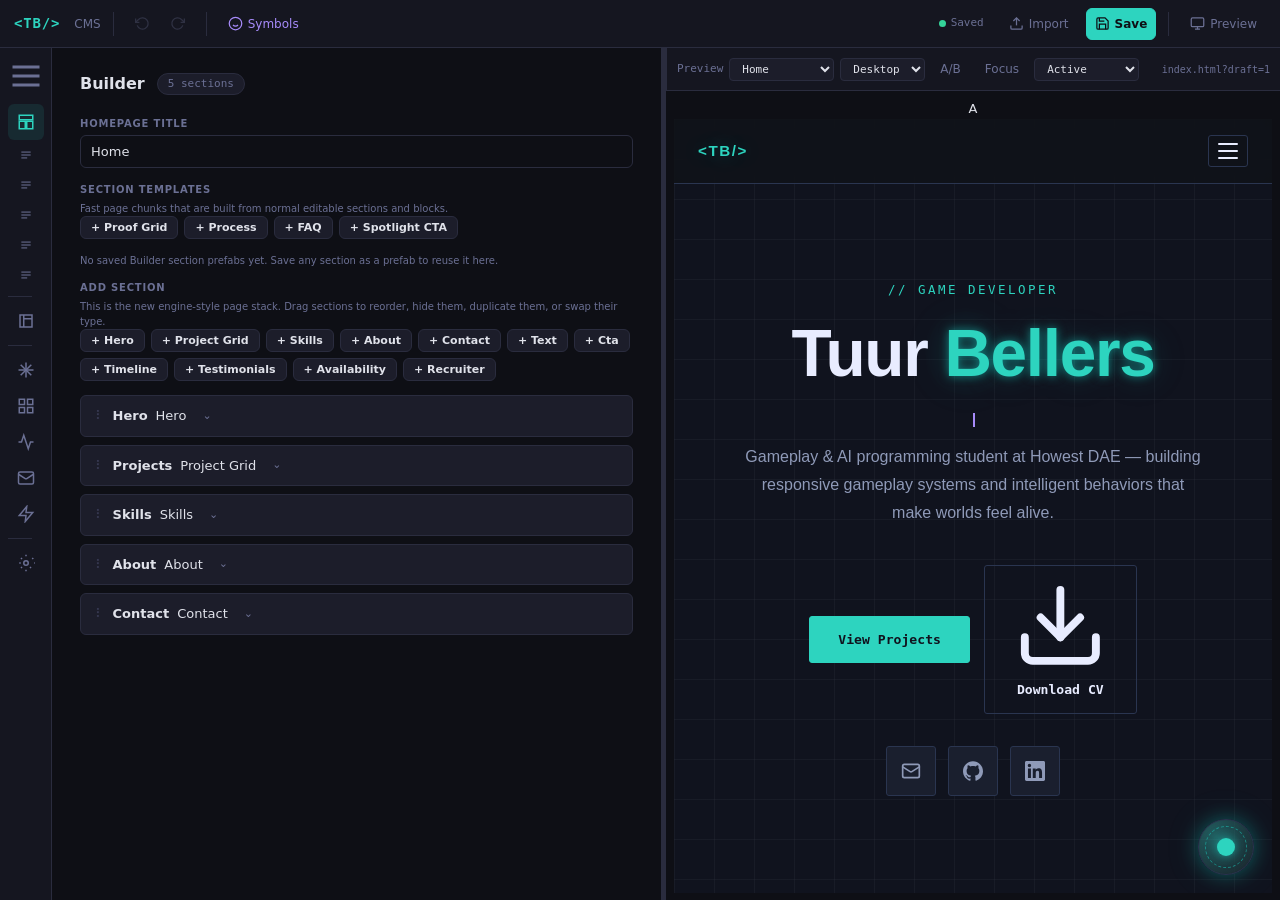
==== commit cf2a1a2c: "Add Contact editor and headline override Add a Contact tab and embedded editor so contact data can b" ====
--- a/editor.html
+++ b/editor.html
@@ -1031,6 +1031,7 @@
     sidebarButton("extras", "Extras", sidebarIcon("extras"), "switchTab('extras')", currentTab === "extras", "Extras") +
     sidebarButton("projects", "Project Data", sidebarIcon("projects"), "switchTab('projects')", currentTab === "projects", "Project Data") +
     sidebarButton("skills", "Skill Data", sidebarIcon("skills"), "switchTab('skills')", currentTab === "skills", "Skill Data") +
+    sidebarButton("contact", "Contact Data", sidebarIcon("contact"), "switchTab('contact')", currentTab === "contact", "Contact Data") +
     sidebarButton("hero", "Hero Data", sidebarIcon("hero"), "switchTab('hero')", currentTab === "hero", "Hero Data") +
     '<div class="sb-sep"></div>' +
     sidebarButton("meta", "Settings", sidebarIcon("settings"), "switchTab('meta')", currentTab === "meta", "Settings");
@@ -1054,6 +1055,7 @@
     extras:'<svg viewBox="0 0 24 24" fill="none" stroke="currentColor" stroke-width="2"><path d="M12 2v20"/><path d="M2 12h20"/><path d="m4.9 4.9 14.2 14.2"/><path d="m19.1 4.9-14.2 14.2"/></svg>',
     projects:'<svg viewBox="0 0 24 24" fill="none" stroke="currentColor" stroke-width="2"><rect x="3" y="3" width="7" height="7"/><rect x="14" y="3" width="7" height="7"/><rect x="3" y="14" width="7" height="7"/><rect x="14" y="14" width="7" height="7"/></svg>',
     skills:'<svg viewBox="0 0 24 24" fill="none" stroke="currentColor" stroke-width="2"><path d="M22 12h-4l-3 9L9 3l-3 9H2"/></svg>',
+    contact:'<svg viewBox="0 0 24 24" fill="none" stroke="currentColor" stroke-width="2"><rect x="2" y="4" width="20" height="16" rx="2"/><path d="m22 7-8.97 5.7a1.94 1.94 0 0 1-2.06 0L2 7"/></svg>',
     hero:'<svg viewBox="0 0 24 24" fill="none" stroke="currentColor" stroke-width="2"><polygon points="13 2 3 14 12 14 11 22 21 10 12 10 13 2"/></svg>',
     settings:'<svg viewBox="0 0 24 24" fill="none" stroke="currentColor" stroke-width="2"><circle cx="12" cy="12" r="3"/><path d="M12 1v2m0 18v2m-9-11h2m18 0h2m-3.3-6.7-1.4 1.4M6.7 17.3l-1.4 1.4m0-13.4 1.4 1.4m10.6 10.6 1.4 1.4"/></svg>'
   };
@@ -1225,7 +1227,9 @@
 function renderBuilderContentEditor(sec, i) {
   var prefix = "data.pages[0].sections[" + i + "].content";
   var blocks = sec.blocks || [];
+  var nativeEditor = sec.type === "contact" ? renderContactDataEditor(true) : "";
   return '<div class="field"><label>Title Override</label><input value="' + esc(sec.content.title || "") + '" oninput="' + prefix + '.title=this.value;onChange()"/><div class="field-hint">Leave this close to the section purpose for clean navigation and page structure.</div></div>' +
+    nativeEditor +
     '<div class="field"><label>Section Blocks</label><div class="field-hint">Add optional child components inside this section. Built-in sections keep their normal content, then render these blocks underneath.</div>' +
     '<div style="display:flex;gap:6px;flex-wrap:wrap">' +
     '<button class="btn btn-sm" onclick="addBuilderBlock(' + i + ',\'text\')">+ Text</button>' +
@@ -1676,8 +1680,12 @@
 //  CONTACT TAB
 // ================================================================
 function renderContact() {
+  return '<div class="sec-head"><h2>Contact</h2></div>' + renderContactDataEditor(false);
+}
+
+function renderContactDataEditor(compact) {
   var c = data.contact;
-  return '<div class="sec-head"><h2>Contact</h2></div>' +
+  return (compact ? '<div class="e-card"><div class="e-card-body open"><h3 style="font-size:13px;font-weight:700;margin-bottom:10px;color:var(--primary)">Contact Data</h3><div class="field-hint" style="margin-bottom:10px">These fields feed the live Contact section and the hero social links.</div>' : '') +
     '<div class="field"><label>Section Headline</label><input value="' + esc(c.headline) + '" oninput="data.contact.headline=this.value;onChange()"/></div>' +
     '<div class="field"><label>Subtitle</label><textarea rows="1" oninput="data.contact.sub=this.value;onChange()">' + esc(c.sub) + '</textarea></div>' +
     '<h3 style="font-size:13px;font-weight:700;margin:14px 0 8px">Links</h3>' +
@@ -1691,7 +1699,8 @@
         '</select></div></div>' +
         '<button class="btn btn-sm btn-danger btn-ghost" onclick="if(confirm(\'Delete?\')){data.contact.links.splice(' + i + ',1);onChange();render()}">Delete</button></div></div>';
     }).join("") +
-    '<button class="btn btn-sm" onclick="data.contact.links.push({label:\'\',handle:\'\',href:\'\',icon:\'external\'});onChange();render()">+ Link</button>';
+    '<button class="btn btn-sm" onclick="data.contact.links.push({label:\'\',handle:\'\',href:\'\',icon:\'external\'});onChange();render()">+ Link</button>' +
+    (compact ? '</div></div>' : '');
 }
 
 
